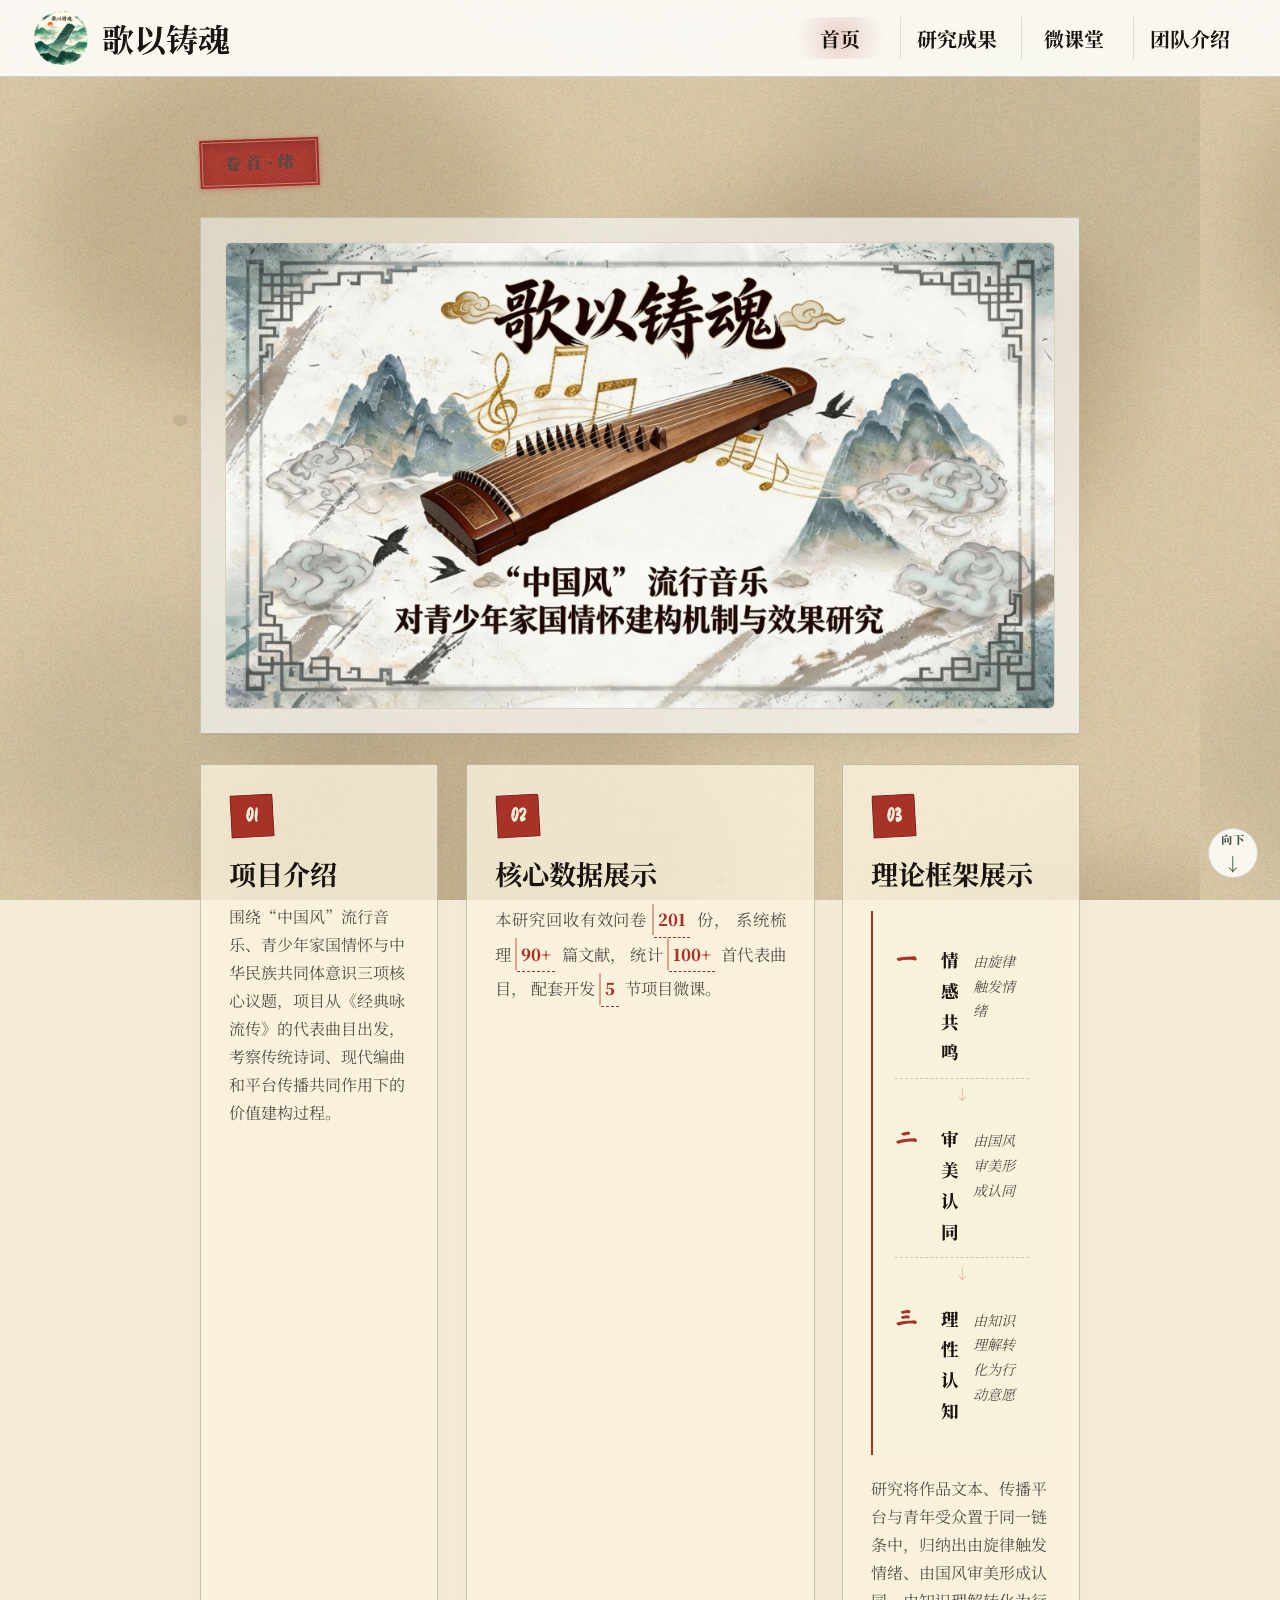
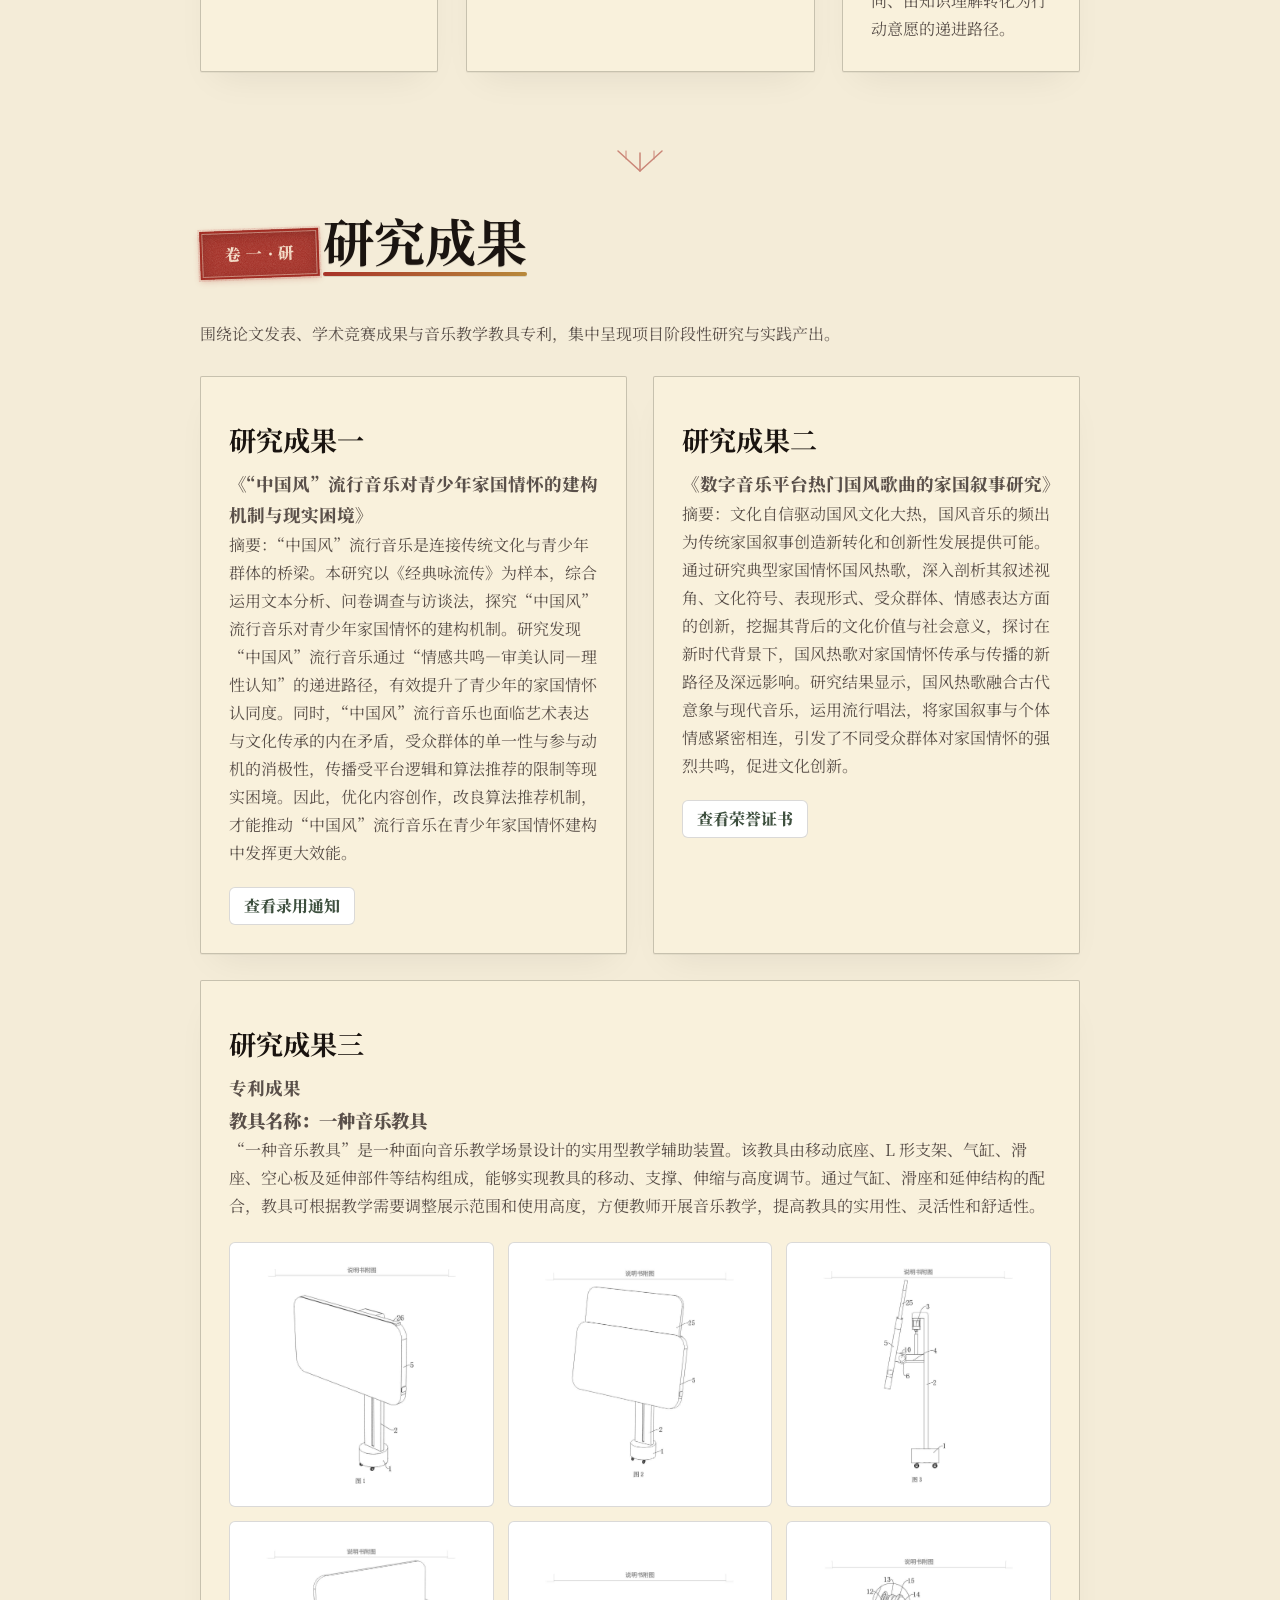
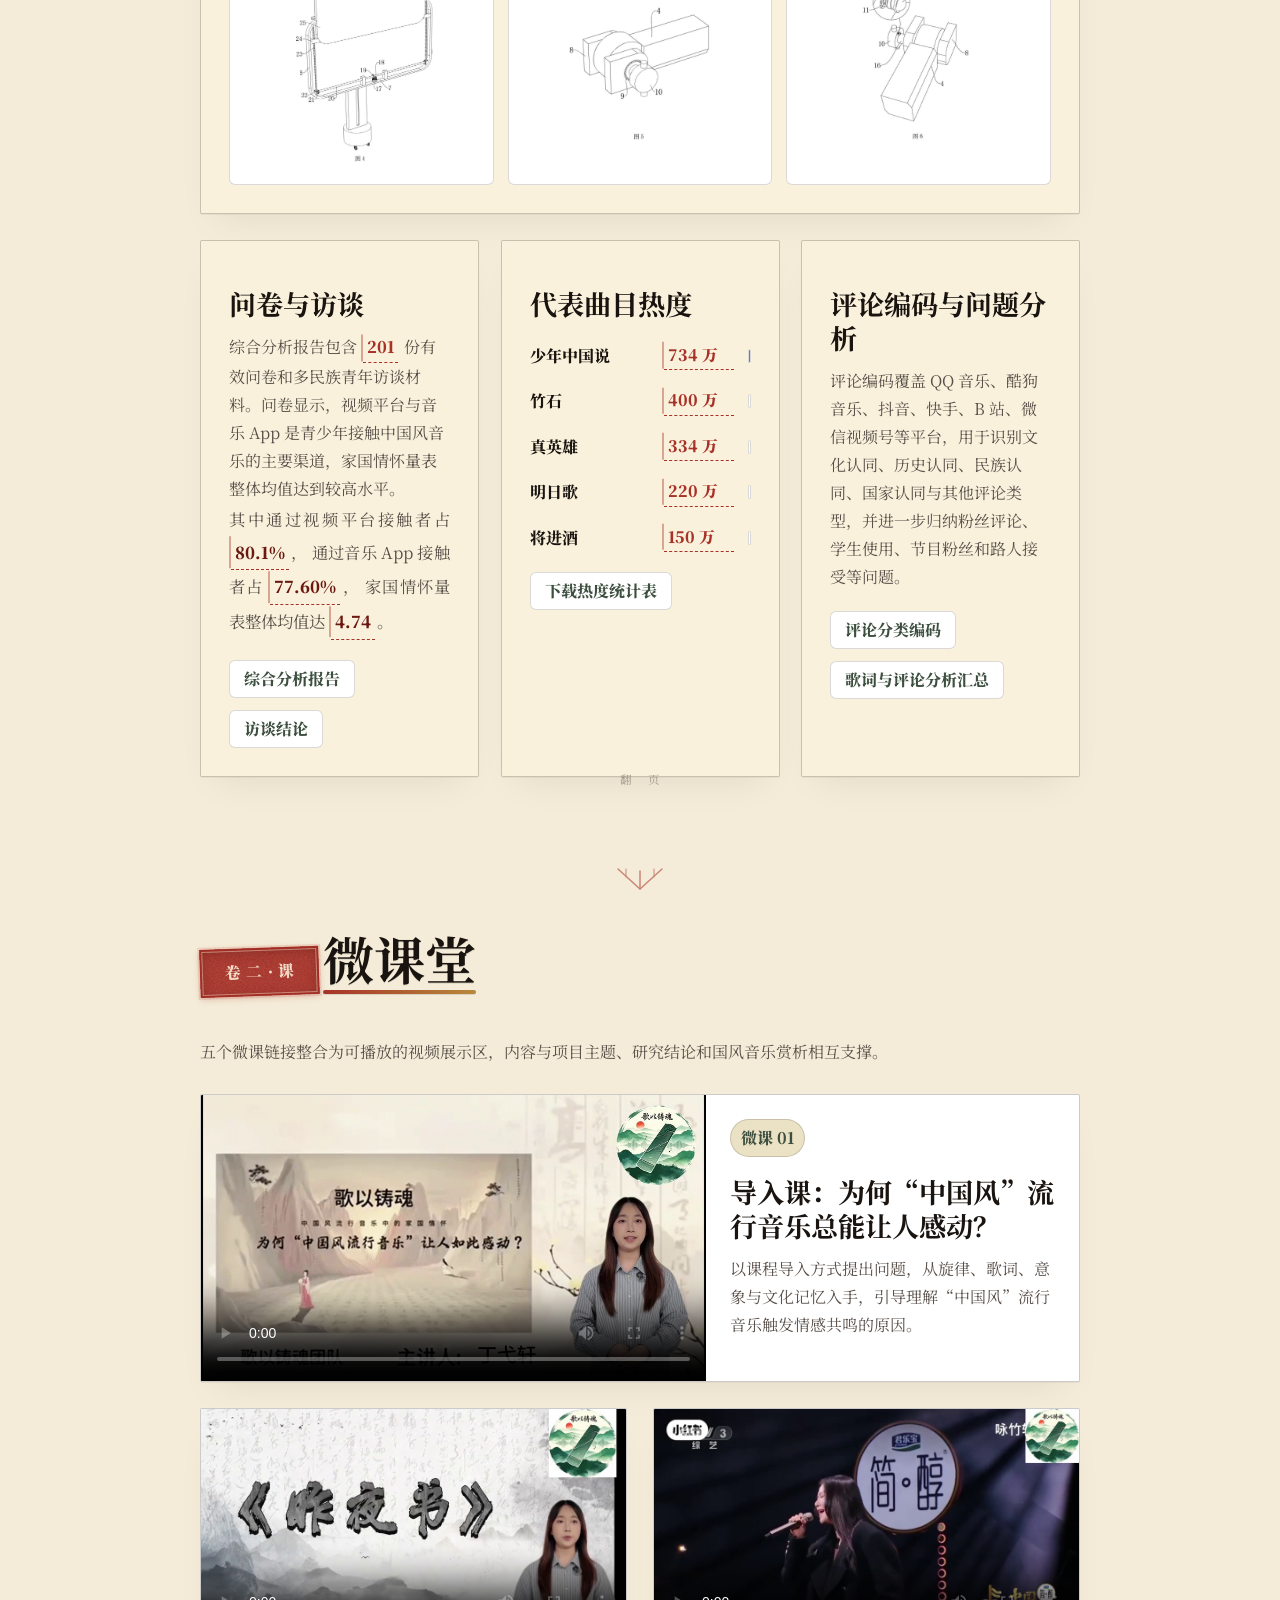
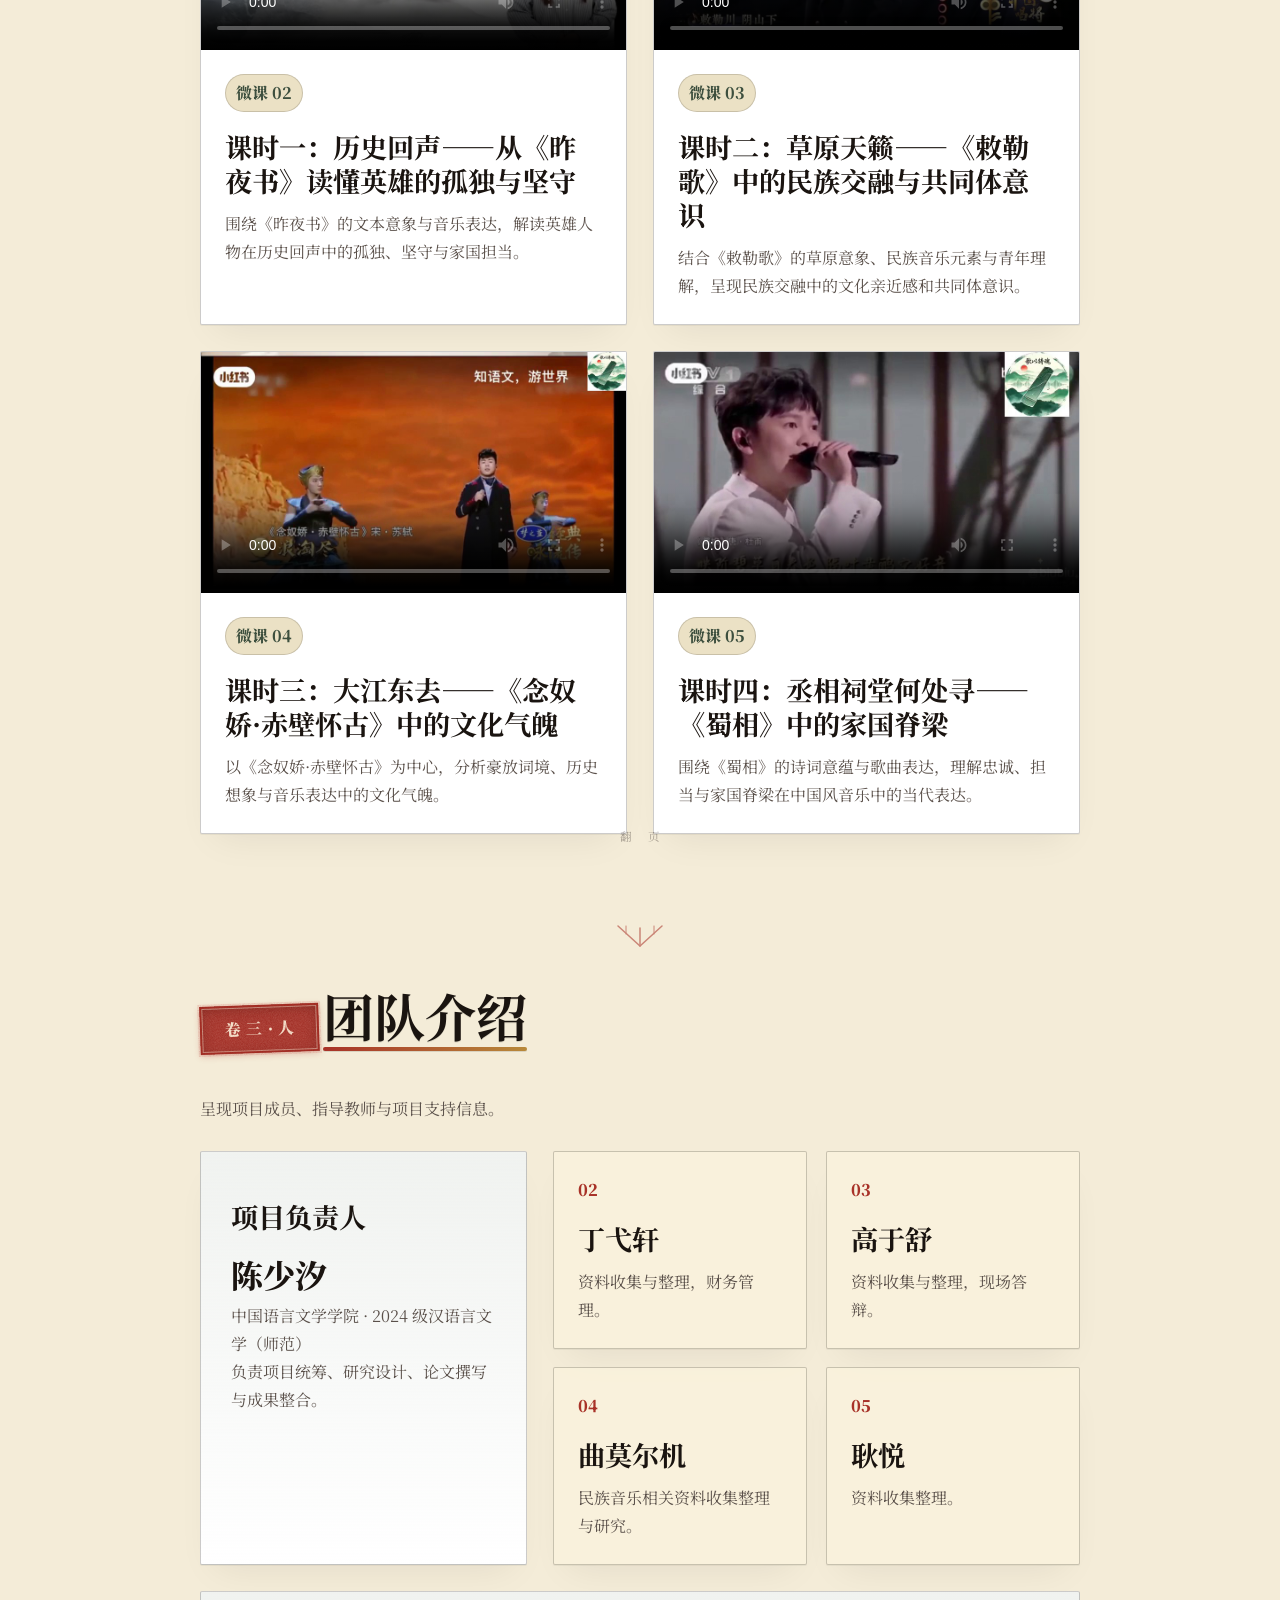
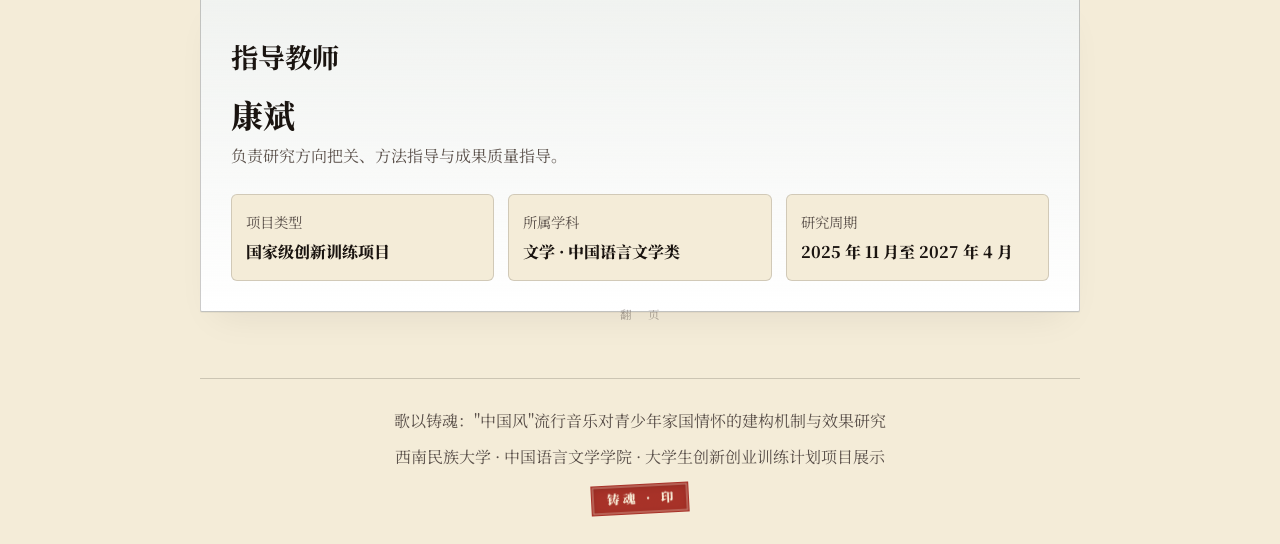
==== index.html @ 20e75354 "修复: 兜底定时器从2s延至5.5s(loader后才触发)+纸纹动画增强可见度+印章呼吸去transform冲突" ====
<!DOCTYPE html>
<html lang="zh-CN">
<head>
  <meta charset="UTF-8">
  <meta name="viewport" content="width=device-width, initial-scale=1.0">
  <title>歌以铸魂 | 大学生创新创业训练计划项目展示</title>
  <meta name="description" content="歌以铸魂：中国风流行音乐对青少年家国情怀的建构机制与效果研究项目展示网站">
  <link rel="preconnect" href="https://fonts.googleapis.com">
  <link rel="preconnect" href="https://fonts.gstatic.com" crossorigin>
  <link rel="stylesheet" href="https://fonts.googleapis.com/css2?family=LXGW+WenKai:wght@400;700&family=Ma+Shan+Zheng&family=Noto+Serif+SC:wght@400;700;900&display=swap" rel="stylesheet">
  <link rel="stylesheet" href="css/style.css?v=7">
  <link rel="icon" href="data:image/svg+xml,%3Csvg xmlns='http://www.w3.org/2000/svg' viewBox='0 0 32 32'%3E%3Crect width='32' height='32' fill='%23b23a2c'/%3E%3Ctext x='16' y='22' text-anchor='middle' font-family='serif' font-size='18' font-weight='900' fill='%23fbfaf5'%3E歌%3C/text%3E%3C/svg%3E">
</head>
<body class="is-loading">

  <!-- SVG 滤镜库：纸纹、墨染、金粉等共享滤镜 -->
  <svg style="position:absolute;width:0;height:0;overflow:hidden" aria-hidden="true">
    <defs>
      <!-- 纸纹噪点滤镜：模拟宣纸纤维的不规则颗粒感 -->
      <filter id="paper-grain-filter" x="0" y="0" width="100%" height="100%">
        <feTurbulence type="fractalNoise" baseFrequency="0.35 0.25" numOctaves="4" stitchTiles="stitch" result="noise"/>
        <feColorMatrix type="matrix" values="0.92 0 0 0 0.06  0.88 0 0 0 0.04  0.82 0 0 0 0.02  0 0 0 0.08 0" in="noise" result="colored"/>
      </filter>
      <!-- 墨染渗透滤镜：模拟墨滴在宣纸上的不规则扩散 -->
      <filter id="ink-bleed-filter" x="-10%" y="-10%" width="120%" height="120%">
        <feTurbulence type="fractalNoise" baseFrequency="0.5" numOctaves="3" stitchTiles="stitch" result="turbulence"/>
        <feDisplacementMap in="SourceGraphic" in2="turbulence" scale="0" xChannelSelector="R" yChannelSelector="G" result="displaced"/>
        <feGaussianBlur in="displaced" stdDeviation="0" result="blurred"/>
        <feColorMatrix in="blurred" type="matrix" values="0.05 0 0 0 0.05  0.03 0 0 0 0.03  0.02 0 0 0 0.02  0 0 0 0.9 0" result="ink-colored"/>
      </filter>
      <!-- 古金微光滤镜 -->
      <filter id="gold-glimmer-filter" x="-20%" y="-20%" width="140%" height="140%">
        <feTurbulence type="fractalNoise" baseFrequency="0.04" numOctaves="2" stitchTiles="stitch" result="noise"/>
        <feDisplacementMap in="SourceGraphic" in2="noise" scale="2" xChannelSelector="R" yChannelSelector="G"/>
      </filter>
    </defs>
  </svg>

  <!-- 纸纹呼吸层：基于SVG噪点 + 微妙的透明度波动 -->
  <div class="paper-grain" aria-hidden="true"></div>

  <div class="ink-loader" aria-hidden="true">
    <div class="ink-stage">
      <div class="ink-orbit" aria-hidden="true">
        <span class="ink-orbit-dot"></span>
        <span class="ink-orbit-dot"></span>
        <span class="ink-orbit-dot"></span>
        <span class="ink-orbit-dot"></span>
        <span class="ink-orbit-dot"></span>
        <span class="ink-orbit-dot"></span>
      </div>
      <div class="ink-glow" aria-hidden="true"></div>
      <div class="ink-core"></div>
      <h1 class="ink-stage-title">歌以铸魂</h1>
      <p class="ink-subtitle gold-shimmer">·弦歌声起·</p>
      <div class="ink-poem-left" aria-hidden="true">弦歌声起<br>家国梦圆<br>经典咏传<br>少年志远</div>
      <div class="ink-seal-corner" aria-hidden="true">传承</div>
      <div class="ink-progress">
        <div class="ink-progress-number" id="ink-progress-number">1%</div>
        <div class="ink-progress-bar"></div>
      </div>
      <div class="ink-scroll-bar">
        <div class="ink-scroll-line"></div>
        <div class="ink-scroll-caption">展 开 一 首 中 国 风</div>
      </div>
    </div>
  </div>

  <header class="site-header" id="top">
    <a class="brand" href="#home" aria-label="返回首页">
      <img src="assets/images/logo.png" alt="歌以铸魂项目标识">
      <span>歌以铸魂</span>
    </a>
    <button class="nav-toggle" type="button" aria-label="展开导航" aria-expanded="false">
      <span></span>
      <span></span>
      <span></span>
    </button>
    <nav class="main-nav" aria-label="主导航">
      <a class="nav-link active" href="#home">首页</a>
      <a class="nav-link" href="#research">研究成果</a>
      <a class="nav-link" href="#classroom">微课堂</a>
      <a class="nav-link" href="#team">团队介绍</a>
    </nav>
  </header>

  <main>
    <section class="hero section-panel" id="home" data-section>
      <div class="section-title reveal">
        <p class="eyebrow">卷首·绪</p>
      </div>
      <div class="hero-frame">
        <figure class="hero-banner reveal-scroll is-preparing">
          <img src="assets/images/home-hero.jpg" alt="歌以铸魂：中国风流行音乐对青少年家国情怀建构机制与效果研究">
        </figure>
      </div>

      <div class="home-grid">
        <article class="sketch-card reveal">
          <span class="card-index">01</span>
          <h2>项目介绍</h2>
          <p>
            围绕“中国风”流行音乐、青少年家国情怀与中华民族共同体意识三项核心议题，项目从《经典咏流传》的代表曲目出发，考察传统诗词、现代编曲和平台传播共同作用下的价值建构过程。
          </p>
        </article>
        <article class="sketch-card reveal">
          <span class="card-index">02</span>
          <h2>核心数据展示</h2>
          <p class="data-prose">
            本研究回收有效问卷 <span class="num-mark" data-count="201">201</span> 份，
            系统梳理 <span class="num-mark" data-count="90" data-suffix="+">90+</span> 篇文献，
            统计 <span class="num-mark" data-count="100" data-suffix="+">100+</span> 首代表曲目，
            配套开发 <span class="num-mark" data-count="5">5</span> 节项目微课。
          </p>
        </article>
        <article class="sketch-card reveal">
          <span class="card-index">03</span>
          <h2>理论框架展示</h2>
          <div class="framework">
            <div class="framework-row">
              <span class="framework-num">一</span>
              <span class="framework-title">情感共鸣</span>
              <span class="framework-desc">由旋律触发情绪</span>
            </div>
            <div class="framework-divider">↓</div>
            <div class="framework-row">
              <span class="framework-num">二</span>
              <span class="framework-title">审美认同</span>
              <span class="framework-desc">由国风审美形成认同</span>
            </div>
            <div class="framework-divider">↓</div>
            <div class="framework-row">
              <span class="framework-num">三</span>
              <span class="framework-title">理性认知</span>
              <span class="framework-desc">由知识理解转化为行动意愿</span>
            </div>
          </div>
          <p>
            研究将作品文本、传播平台与青年受众置于同一链条中，归纳出由旋律触发情绪、由国风审美形成认同、由知识理解转化为行动意愿的递进路径。
          </p>
        </article>
      </div>
    </section>

    <section class="research section-panel" id="research" data-section>
      <div class="section-title reveal">
        <p class="eyebrow">卷一·研</p>
        <h2>研究成果</h2>
        <p>围绕论文发表、学术竞赛成果与音乐教学教具专利，集中呈现项目阶段性研究与实践产出。</p>
      </div>

      <div class="research-results-grid">
        <article class="paper-card research-item reveal">
          <h3>研究成果一</h3>
          <p class="paper-title">《“中国风”流行音乐对青少年家国情怀的建构机制与现实困境》</p>
          <p>
            摘要：“中国风”流行音乐是连接传统文化与青少年群体的桥梁。本研究以《经典咏流传》为样本，综合运用文本分析、问卷调查与访谈法，探究“中国风”流行音乐对青少年家国情怀的建构机制。研究发现“中国风”流行音乐通过“情感共鸣—审美认同—理性认知”的递进路径，有效提升了青少年的家国情怀认同度。同时，“中国风”流行音乐也面临艺术表达与文化传承的内在矛盾，受众群体的单一性与参与动机的消极性，传播受平台逻辑和算法推荐的限制等现实困境。因此，优化内容创作，改良算法推荐机制，才能推动“中国风”流行音乐在青少年家国情怀建构中发挥更大效能。
          </p>
          <div class="link-row">
            <a href="assets/pdf/paper-acceptance.pdf" target="_blank" rel="noopener">查看录用通知</a>
          </div>
        </article>

        <article class="paper-card research-item reveal">
          <h3>研究成果二</h3>
          <p class="paper-title">《数字音乐平台热门国风歌曲的家国叙事研究》</p>
          <p>
            摘要：文化自信驱动国风文化大热，国风音乐的频出为传统家国叙事创造新转化和创新性发展提供可能。通过研究典型家国情怀国风热歌，深入剖析其叙述视角、文化符号、表现形式、受众群体、情感表达方面的创新，挖掘其背后的文化价值与社会意义，探讨在新时代背景下，国风热歌对家国情怀传承与传播的新路径及深远影响。研究结果显示，国风热歌融合古代意象与现代音乐，运用流行唱法，将家国叙事与个体情感紧密相连，引发了不同受众群体对家国情怀的强烈共鸣，促进文化创新。
          </p>
          <div class="link-row">
            <a href="assets/images/honor-certificate.jpg" target="_blank" rel="noopener">查看荣誉证书</a>
          </div>
        </article>

        <article class="result-card research-item patent-item reveal">
          <h3>研究成果三</h3>
          <p class="paper-title">专利成果</p>
          <p class="patent-name">教具名称：一种音乐教具</p>
          <p>
            “一种音乐教具”是一种面向音乐教学场景设计的实用型教学辅助装置。该教具由移动底座、L 形支架、气缸、滑座、空心板及延伸部件等结构组成，能够实现教具的移动、支撑、伸缩与高度调节。通过气缸、滑座和延伸结构的配合，教具可根据教学需要调整展示范围和使用高度，方便教师开展音乐教学，提高教具的实用性、灵活性和舒适性。
          </p>
          <div class="patent-gallery" aria-label="一种音乐教具相关图片">
            <a href="assets/images/patent-2.jpg" target="_blank" rel="noopener"><img src="assets/images/patent-2.jpg" alt="一种音乐教具说明书附图 1"></a>
            <a href="assets/images/patent-3.jpg" target="_blank" rel="noopener"><img src="assets/images/patent-3.jpg" alt="一种音乐教具说明书附图 2"></a>
            <a href="assets/images/patent-4.jpg" target="_blank" rel="noopener"><img src="assets/images/patent-4.jpg" alt="一种音乐教具说明书附图 3"></a>
            <a href="assets/images/patent-5.jpg" target="_blank" rel="noopener"><img src="assets/images/patent-5.jpg" alt="一种音乐教具说明书附图 4"></a>
            <a href="assets/images/patent-6.jpg" target="_blank" rel="noopener"><img src="assets/images/patent-6.jpg" alt="一种音乐教具说明书附图 5"></a>
            <a href="assets/images/patent-7.jpg" target="_blank" rel="noopener"><img src="assets/images/patent-7.jpg" alt="一种音乐教具说明书附图 6"></a>
          </div>
        </article>
      </div>

      <div class="research-support-grid">
        <article class="result-card reveal">
          <h3>问卷与访谈</h3>
          <p>
            综合分析报告包含 <span class="num-mark" data-count="201">201</span> 份有效问卷和多民族青年访谈材料。问卷显示，视频平台与音乐 App 是青少年接触中国风音乐的主要渠道，家国情怀量表整体均值达到较高水平。
          </p>
          <p class="data-prose">
            其中通过视频平台接触者占 <span class="num-mark" data-count="80.1" data-decimals="1" data-suffix="%">80.1%</span>，
            通过音乐 App 接触者占 <span class="num-mark" data-count="77.61" data-decimals="2" data-suffix="%">77.61%</span>，
            家国情怀量表整体均值达 <span class="num-mark" data-count="4.74" data-decimals="2">4.74</span>。
          </p>
          <div class="link-row">
            <a href="assets/docs/survey-interview-report.docx" target="_blank" rel="noopener">综合分析报告</a>
            <a href="assets/docs/interview-conclusion.docx" target="_blank" rel="noopener">访谈结论</a>
          </div>
        </article>

        <article class="result-card reveal">
          <h3>代表曲目热度</h3>
          <div class="bar-list" aria-label="代表曲目收藏量对比">
            <div class="bar-row" style="--value:100"><span>少年中国说</span><b class="num-mark">734 万</b><i></i></div>
            <div class="bar-row" style="--value:54"><span>竹石</span><b class="num-mark">400 万</b><i></i></div>
            <div class="bar-row" style="--value:46"><span>真英雄</span><b class="num-mark">334 万</b><i></i></div>
            <div class="bar-row" style="--value:30"><span>明日歌</span><b class="num-mark">220 万</b><i></i></div>
            <div class="bar-row" style="--value:20"><span>将进酒</span><b class="num-mark">150 万</b><i></i></div>
          </div>
          <a class="single-link" href="assets/data/song-popularity.xlsx" target="_blank" rel="noopener">下载热度统计表</a>
        </article>

        <article class="result-card reveal">
          <h3>评论编码与问题分析</h3>
          <p>
            评论编码覆盖 QQ 音乐、酷狗音乐、抖音、快手、B 站、微信视频号等平台，用于识别文化认同、历史认同、民族认同、国家认同与其他评论类型，并进一步归纳粉丝评论、学生使用、节目粉丝和路人接受等问题。
          </p>
          <div class="link-row">
            <a href="assets/data/comment-coding.xlsx" target="_blank" rel="noopener">评论分类编码</a>
            <a href="assets/pdf/lyric-comment-analysis.pdf" target="_blank" rel="noopener">歌词与评论分析汇总</a>
          </div>
        </article>
      </div>
    </section>

    <section class="classroom section-panel" id="classroom" data-section>
      <div class="section-title reveal">
        <p class="eyebrow">卷二·课</p>
        <h2>微课堂</h2>
        <p>五个微课链接整合为可播放的视频展示区，内容与项目主题、研究结论和国风音乐赏析相互支撑。</p>
      </div>

      <div class="lesson-grid">
        <article class="lesson-card reveal">
          <div class="lesson-media">
            <video controls preload="metadata" poster="assets/images/lesson-3-poster.jpg">
              <source src="assets/videos/lesson-3.mp4" type="video/mp4">
              当前浏览器不支持视频播放。
            </video>
          </div>
          <div class="lesson-body">
            <span>微课 01</span>
            <h3>导入课：为何“中国风”流行音乐总能让人感动？</h3>
            <p>以课程导入方式提出问题，从旋律、歌词、意象与文化记忆入手，引导理解“中国风”流行音乐触发情感共鸣的原因。</p>
          </div>
        </article>

        <article class="lesson-card reveal">
          <div class="lesson-media">
            <video controls preload="metadata" poster="assets/images/lesson-2-poster.jpg">
              <source src="assets/videos/lesson-2.mp4" type="video/mp4">
              当前浏览器不支持视频播放。
            </video>
          </div>
          <div class="lesson-body">
            <span>微课 02</span>
            <h3>课时一：历史回声——从《昨夜书》读懂英雄的孤独与坚守</h3>
            <p>围绕《昨夜书》的文本意象与音乐表达，解读英雄人物在历史回声中的孤独、坚守与家国担当。</p>
          </div>
        </article>

        <article class="lesson-card reveal">
          <div class="lesson-media">
            <video controls preload="metadata" poster="assets/images/lesson-4-poster.jpg">
              <source src="assets/videos/lesson-4.mp4" type="video/mp4">
              当前浏览器不支持视频播放。
            </video>
          </div>
          <div class="lesson-body">
            <span>微课 03</span>
            <h3>课时二：草原天籁——《敕勒歌》中的民族交融与共同体意识</h3>
            <p>结合《敕勒歌》的草原意象、民族音乐元素与青年理解，呈现民族交融中的文化亲近感和共同体意识。</p>
          </div>
        </article>

        <article class="lesson-card reveal">
          <div class="lesson-media">
            <video controls preload="metadata" poster="assets/images/lesson-5-poster.jpg">
              <source src="assets/videos/lesson-5.mp4" type="video/mp4">
              当前浏览器不支持视频播放。
            </video>
          </div>
          <div class="lesson-body">
            <span>微课 04</span>
            <h3>课时三：大江东去——《念奴娇·赤壁怀古》中的文化气魄</h3>
            <p>以《念奴娇·赤壁怀古》为中心，分析豪放词境、历史想象与音乐表达中的文化气魄。</p>
          </div>
        </article>

        <article class="lesson-card reveal">
          <div class="lesson-media">
            <video controls preload="metadata" poster="assets/images/lesson-1-poster.jpg">
              <source src="assets/videos/lesson-1.mp4" type="video/mp4">
              当前浏览器不支持视频播放。
            </video>
          </div>
          <div class="lesson-body">
            <span>微课 05</span>
            <h3>课时四：丞相祠堂何处寻——《蜀相》中的家国脊梁</h3>
            <p>围绕《蜀相》的诗词意蕴与歌曲表达，理解忠诚、担当与家国脊梁在中国风音乐中的当代表达。</p>
          </div>
        </article>
      </div>
    </section>

    <section class="team section-panel" id="team" data-section>
      <div class="section-title reveal">
        <p class="eyebrow">卷三·人</p>
        <h2>团队介绍</h2>
        <p>呈现项目成员、指导教师与项目支持信息。</p>
      </div>

      <div class="team-layout">
        <article class="team-lead reveal">
          <h3>项目负责人</h3>
          <p class="member-name">陈少汐</p>
          <p>中国语言文学学院 · 2024 级汉语言文学（师范）</p>
          <p>负责项目统筹、研究设计、论文撰写与成果整合。</p>
        </article>

        <div class="member-grid">
          <article class="member-card reveal">
            <span>02</span>
            <h3>丁弋轩</h3>
            <p>资料收集与整理，财务管理。</p>
          </article>
          <article class="member-card reveal">
            <span>03</span>
            <h3>高于舒</h3>
            <p>资料收集与整理，现场答辩。</p>
          </article>
          <article class="member-card reveal">
            <span>04</span>
            <h3>曲莫尔机</h3>
            <p>民族音乐相关资料收集整理与研究。</p>
          </article>
          <article class="member-card reveal">
            <span>05</span>
            <h3>耿悦</h3>
            <p>资料收集整理。</p>
          </article>
        </div>

        <aside class="advisor-card reveal">
          <h3>指导教师</h3>
          <p class="member-name">康斌</p>
          <p>负责研究方向把关、方法指导与成果质量指导。</p>
          <dl>
            <div><dt>项目类型</dt><dd>国家级创新训练项目</dd></div>
            <div><dt>所属学科</dt><dd>文学 · 中国语言文学类</dd></div>
            <div><dt>研究周期</dt><dd>2025 年 11 月至 2027 年 4 月</dd></div>
          </dl>
        </aside>
      </div>
    </section>
  </main>

  <button class="back-top" type="button" aria-label="返回顶部">↑</button>
  <button class="scroll-hint" type="button" aria-label="向下滚动查看更多">
    <span>向下</span>
    <span class="scroll-hint-arrow">↓</span>
  </button>

  <footer class="site-footer" style="display:flex;flex-direction:column;align-items:center;text-align:center;width:min(880px, calc(100% - 36px));margin:54px auto 30px;">
    <p style="text-align:center;width:100%;">歌以铸魂："中国风"流行音乐对青少年家国情怀的建构机制与效果研究</p>
    <p style="text-align:center;width:100%;">西南民族大学 · 中国语言文学学院 · 大学生创新创业训练计划项目展示</p>
    <div class="signature-seal-wrap" style="text-align:center;width:100%;">
      <div class="signature-seal">铸魂 · 印</div>
    </div>
  </footer>

  <script src="js/main.js?v=3"></script>
</body>
</html>
---- css/style.css ----
:root {
  --paper: #f4ecd8;
  --paper-rice: #faf2dd;
  --paper-deep: #e8dfc5;
  --paper-tag: #ebe1c5;
  --ink: #1a1410;
  --ink-soft: #5a504a;
  --line: #15120f;
  --bronze: #5a7256;
  --bronze-deep: #3d4f3e;
  --cinnabar: #a83228;
  --gold: #b8893a;
  --shadow-soft: 0 1px 0 rgba(26, 20, 16, 0.05), 0 18px 36px -16px rgba(26, 20, 16, 0.08);
  --shadow: var(--shadow-soft);
  --radius: 2px;
  --max: 880px;
}

* {
  box-sizing: border-box;
}

html {
  scroll-behavior: smooth;
  scroll-padding-top: 92px;
}

body {
  margin: 0;
  color: var(--ink);
  background-color: var(--paper);
  background-image: url("../assets/images/paper-texture.jpg");
  background-repeat: repeat;
  background-size: 1200px 1200px;
  background-attachment: fixed;
  font-family: "Noto Serif SC", "Source Han Serif SC", "Microsoft YaHei", SimSun, serif;
  line-height: 1.75;
  letter-spacing: 0;
}

a {
  color: inherit;
  text-decoration: none;
}

img,
video {
  display: block;
  max-width: 100%;
}

button,
input,
textarea {
  font: inherit;
}

.site-header {
  position: sticky;
  top: 0;
  z-index: 50;
  display: flex;
  align-items: center;
  justify-content: space-between;
  min-height: 76px;
  padding: 10px 34px;
  border-bottom: 1px solid rgba(26, 20, 16, 0.18);
  background: rgba(251, 250, 245, 0.95);
  backdrop-filter: blur(16px);
}

.brand {
  display: inline-flex;
  align-items: center;
  gap: 14px;
  min-width: 0;
}

.brand img {
  width: 54px;
  height: 54px;
  object-fit: contain;
}

.brand span {
  font-family: "LXGW WenKai", "FZ清刻本悦宋", "Noto Serif SC", "Source Han Serif SC", "Microsoft YaHei", SimSun, serif;
  font-size: 2rem;
  font-weight: 700;
  white-space: nowrap;
}

.main-nav {
  display: flex;
  align-items: center;
  gap: 8px;
  font-family: "LXGW WenKai", "FZ清刻本悦宋", "Noto Serif SC", "Source Han Serif SC", "Microsoft YaHei", SimSun, serif;
  font-size: 1.25rem;
  font-weight: 700;
}

.nav-link {
  position: relative;
  display: inline-flex;
  align-items: center;
  justify-content: center;
  min-width: 104px;
  height: 42px;
  padding: 0 16px;
  border-left: 1px solid rgba(26, 20, 16, 0.12);
}

.nav-link:first-child {
  border-left: 0;
}

.nav-link::before {
  content: "";
  position: absolute;
  inset: 5px 10px;
  z-index: -1;
  border-radius: 999px;
  background: radial-gradient(circle at center, var(--cinnabar) 0%, transparent 75%);
  opacity: 0;
  transform: rotate(-1deg) scale(0.6);
  transition: opacity 420ms ease, transform 540ms cubic-bezier(0.22, 1, 0.36, 1);
}

.nav-link.active::before,
.nav-link:hover::before {
  opacity: 0.2;
  transform: rotate(-1deg) scale(1.3);
}

.nav-toggle {
  display: none;
  width: 42px;
  height: 42px;
  border: 1px solid var(--line);
  border-radius: 6px;
  background: var(--paper);
  padding: 8px;
}

.nav-toggle span {
  display: block;
  height: 3px;
  margin: 5px 0;
  background: var(--line);
}

.section-panel {
  width: min(var(--max), calc(100% - 36px));
  margin: 42px auto 0;
}

.section-panel + .section-panel::before {
  content: "";
  display: block;
  width: 56px;
  height: 28px;
  margin: 0 auto 36px;
  background-image: url("data:image/svg+xml;utf8,%3Csvg xmlns='http://www.w3.org/2000/svg' viewBox='0 0 56 28' fill='none' stroke='%23a83228' stroke-width='1.5' stroke-linecap='round'%3E%3Cpath d='M6 4 L28 24 L50 4'/%3E%3Cpath d='M28 6 L28 24'/%3E%3Cpath d='M14 4 L14 12 M42 4 L42 12' stroke-width='1'/%3E%3C/svg%3E");
  background-repeat: no-repeat;
  background-position: center;
  opacity: 0.55;
  position: relative;
}

.section-panel + .section-panel::after {
  content: "翻 页";
  display: block;
  text-align: center;
  font-family: "LXGW WenKai", "FZ清刻本悦宋", "Noto Serif SC", "Source Han Serif SC", "Microsoft YaHei", serif;
  font-size: 0.72rem;
  color: var(--ink-soft);
  letter-spacing: 0.6em;
  text-indent: 0.6em;
  margin-top: -8px;
  margin-bottom: 16px;
  opacity: 0.5;
}

.hero {
  padding-top: 10px;
}

.hero-frame {
  min-height: 0;
  padding: 24px;
  border: 1px solid rgba(26, 20, 16, 0.18);
  background:
    radial-gradient(circle at 18% 18%, rgba(216, 164, 73, 0.12), transparent 32%),
    linear-gradient(135deg, rgba(90, 114, 86, 0.08), rgba(255, 255, 255, 0) 45%),
    rgba(255, 255, 255, 0.64);
  box-shadow: var(--shadow);
}

.hero-banner {
  margin: 0;
  border: 1px solid rgba(26, 20, 16, 0.12);
  border-radius: 6px;
  background: var(--paper);
  overflow: hidden;
}

.hero-banner img {
  width: 100%;
  height: auto;
  object-fit: contain;
  will-change: transform;
}

.eyebrow {
  position: relative;
  display: inline-block;
  padding: 10px 20px;
  margin: 0 0 28px;
  background:
    url("data:image/svg+xml;utf8,%3Csvg xmlns='http://www.w3.org/2000/svg' width='100' height='100'%3E%3Cfilter id='n'%3E%3CfeTurbulence type='fractalNoise' baseFrequency='1.4' numOctaves='2' stitchTiles='stitch'/%3E%3CfeColorMatrix values='0 0 0 0 1 0 0 0 0 0.92 0 0 0 0 0.85 0 0 0 0.18 0'/%3E%3C/filter%3E%3Crect width='100%25' height='100%25' filter='url(%23n)'/%3E%3C/svg%3E"),
    var(--cinnabar);
  color: var(--paper-rice);
  font-family: "LXGW WenKai", "FZ清刻本悦宋", "Noto Serif SC", "Source Han Serif SC", "Microsoft YaHei", serif;
  font-size: 1rem;
  font-weight: 900;
  letter-spacing: 0.32em;
  box-shadow:
    inset 0 0 0 2px var(--cinnabar),
    inset 0 0 0 3px rgba(250, 242, 221, 0.5),
    inset 0 3px 14px rgba(70, 18, 12, 0.35),
    0 2px 6px rgba(168, 50, 40, 0.25);
  transform: rotate(-2deg);
  transform-origin: left center;
  text-indent: 0.32em;
  transition: transform 180ms ease, box-shadow 180ms ease;
}

.eyebrow:active {
  transform: rotate(-1deg) scale(0.96);
  box-shadow:
    inset 0 0 0 2px var(--cinnabar),
    inset 0 0 0 3px rgba(250, 242, 221, 0.5),
    inset 0 6px 18px rgba(70, 18, 12, 0.55),
    0 0 0 0 var(--cinnabar);
}

.eyebrow::before {
  content: "";
  position: absolute;
  inset: -2px;
  background:
    url("data:image/svg+xml;utf8,%3Csvg xmlns='http://www.w3.org/2000/svg' width='100' height='100'%3E%3Cfilter id='n'%3E%3CfeTurbulence type='fractalNoise' baseFrequency='0.9' numOctaves='3' stitchTiles='stitch'/%3E%3CfeColorMatrix values='0 0 0 0 0.65 0 0 0 0 0.18 0 0 0 0 0.15 0 0 0 0.4 0'/%3E%3C/filter%3E%3Crect width='100%25' height='100%25' filter='url(%23n)'/%3E%3C/svg%3E");
  mix-blend-mode: multiply;
  pointer-events: none;
}

.hero h1 {
  margin: 0;
  font-family: "LXGW WenKai", "FZ清刻本悦宋", "Noto Serif SC", "Source Han Serif SC", "Microsoft YaHei", SimSun, serif;
  font-size: 5rem;
  line-height: 1.08;
}

.hero-subtitle {
  margin: 18px 0 0;
  max-width: 760px;
  font-size: 1.62rem;
  font-weight: 700;
  line-height: 1.45;
}

.hero-text {
  max-width: 760px;
  margin: 22px 0 0;
  color: var(--ink-soft);
  font-size: 1.05rem;
}

.hero-actions {
  display: flex;
  flex-wrap: wrap;
  gap: 14px;
  margin-top: 30px;
}

.btn {
  display: inline-flex;
  align-items: center;
  justify-content: center;
  min-height: 46px;
  padding: 0 24px;
  border: 1px solid var(--line);
  border-radius: 6px;
  font-weight: 800;
  transition: transform 160ms ease, box-shadow 160ms ease, background 160ms ease;
}

.btn:hover {
  transform: translateY(-2px);
  box-shadow: 0 4px 14px rgba(26, 20, 16, 0.18);
}

.btn.primary {
  color: #fff;
  background: var(--bronze);
}

.btn.secondary {
  background: var(--paper-tag);
}

.hero-visual {
  display: flex;
  justify-content: center;
}

.hero-visual img {
  width: min(380px, 100%);
  filter: drop-shadow(0 18px 30px rgba(90, 114, 86, 0.22));
}

.home-grid {
  display: grid;
  grid-template-columns: 0.92fr 1.35fr 0.92fr;
  gap: 28px;
  margin-top: 30px;
}

.sketch-card,
.paper-card,
.result-card,
.lesson-card,
.team-lead,
.member-card,
.advisor-card {
  position: relative;
  border: 1px solid rgba(26, 20, 16, 0.22);
  border-radius: var(--radius);
  background: rgba(250, 242, 221, 0.78);
  box-shadow: var(--shadow-soft);
}

.sketch-card {
  min-height: 280px;
  padding: 28px;
}

.card-index {
  display: inline-grid;
  place-items: center;
  width: 46px;
  height: 46px;
  background: var(--cinnabar);
  color: var(--paper-rice);
  font-family: "Ma Shan Zheng", "LXGW WenKai", serif;
  font-size: 1.2rem;
  font-weight: 900;
  /* 朱印不规则边缘：clip-path 模拟破损 */
  clip-path: polygon(
    4% 2%, 22% 0%, 48% 3%, 74% 1%, 96% 4%,
    99% 22%, 97% 48%, 100% 74%, 98% 96%,
    76% 99%, 50% 97%, 24% 100%, 2% 97%,
    0% 74%, 3% 50%, 1% 24%
  );
  box-shadow:
    inset 0 0 0 1.5px var(--paper-rice),
    inset 0 0 0 2.5px rgba(70, 18, 12, 0.4);
  position: relative;
  transform: rotate(-3deg);
}
.card-index::before {
  content: "";
  position: absolute;
  inset: 0;
  background: url("data:image/svg+xml;utf8,%3Csvg xmlns='http://www.w3.org/2000/svg' width='60' height='40'%3E%3Cfilter id='n'%3E%3CfeTurbulence type='fractalNoise' baseFrequency='1.6' numOctaves='2' stitchTiles='stitch'/%3E%3CfeColorMatrix values='0 0 0 0 0.95 0 0 0 0 0.88 0 0 0 0 0.8 0 0 0 0.2 0'/%3E%3C/filter%3E%3Crect width='100%25' height='100%25' filter='url(%23n)'/%3E%3C/svg%3E");
  mix-blend-mode: multiply;
  pointer-events: none;
}

.sketch-card h2,
.paper-card h3,
.result-card h3,
.lesson-body h3,
.team-lead h3,
.member-card h3,
.advisor-card h3 {
  margin: 18px 0 12px;
  font-family: "LXGW WenKai", "FZ清刻本悦宋", "Noto Serif SC", "Source Han Serif SC", "Microsoft YaHei", SimSun, serif;
  font-size: 1.7rem;
  line-height: 1.25;
}

.sketch-card p,
.paper-card p,
.result-card p,
.lesson-body p,
.team-lead p,
.member-card p,
.advisor-card p {
  margin: 0;
  color: var(--ink-soft);
}

.data-prose {
  margin: 18px 0 0;
  color: var(--ink);
  font-size: 1.02rem;
  line-height: 2;
  text-align: justify;
  text-justify: inter-character;
}

.num-mark {
  display: inline-block;
  margin: 0 2px;
  padding: 0 4px 1px;
  color: var(--cinnabar);
  font-family: "LXGW WenKai", "FZ清刻本悦宋", "Noto Serif SC", "Source Han Serif SC", serif;
  font-weight: 900;
  font-variant-numeric: tabular-nums;
  border-bottom: 1.5px dashed var(--cinnabar);
  position: relative;
  transition: color 200ms ease;
}

.num-mark::before {
  content: "";
  position: absolute;
  left: -2px;
  top: 50%;
  transform: translateY(-50%);
  width: 2px;
  height: calc(100% - 2px);
  background: var(--cinnabar);
  opacity: 0.4;
}

strong[data-count].counting,
.num-mark.counting {
  color: #6b1810;
}

.metric-strip {
  display: grid;
  grid-template-columns: repeat(2, minmax(0, 1fr));
  gap: 14px;
  margin-top: 22px;
}

.metric-strip div,
.insight-grid div {
  padding: 15px;
  border: 1px solid rgba(26, 20, 16, 0.16);
  border-radius: 6px;
  background: var(--paper-deep);
}

.metric-strip strong,
.insight-grid strong {
  display: block;
  color: var(--bronze-deep);
  font-size: 2rem;
  line-height: 1.1;
  font-variant-numeric: tabular-nums;
}

strong[data-count] {
  transition: color 200ms ease;
}

strong[data-count].counting {
  color: var(--cinnabar);
}

.research-support-grid .insight-grid strong {
  font-size: 1.32rem;
  white-space: nowrap;
}

.metric-strip span,
.insight-grid span {
  display: block;
  margin-top: 6px;
  color: var(--ink-soft);
  font-size: 0.92rem;
}

.framework {
  display: flex;
  flex-direction: column;
  gap: 0;
  margin: 20px 0;
  padding: 18px 22px;
  border-left: 2px solid var(--cinnabar);
  background: rgba(250, 242, 221, 0.4);
}
.framework-row {
  display: grid;
  grid-template-columns: 32px 1fr auto;
  gap: 14px;
  align-items: baseline;
  padding: 10px 0;
  border-bottom: 1px dashed rgba(26, 20, 16, 0.2);
}
.framework-row:last-child { border-bottom: 0; }
.framework-num {
  color: var(--cinnabar);
  font-family: "Ma Shan Zheng", serif;
  font-size: 1.4rem;
  font-weight: 900;
}
.framework-title {
  color: var(--ink);
  font-weight: 800;
  font-size: 1.1rem;
}
.framework-desc {
  color: var(--ink-soft);
  font-size: 0.88rem;
  font-style: italic;
}
.framework-divider {
  text-align: center;
  color: var(--cinnabar);
  opacity: 0.4;
  font-size: 0.9rem;
  padding: 2px 0;
}

.section-title {
  max-width: 820px;
  margin-bottom: 28px;
}

.section-title h2 {
  margin: 0;
  font-family: "LXGW WenKai", "FZ清刻本悦宋", "Noto Serif SC", "Source Han Serif SC", "Microsoft YaHei", SimSun, serif;
  font-size: 3.2rem;
  line-height: 1.16;
  display: inline-block;
  position: relative;
  background: linear-gradient(90deg, var(--ink) 0%, var(--ink) 50%, transparent 50%, transparent 100%);
  background-size: 200% 100%;
  background-position: 100% 0;
  -webkit-background-clip: text;
  background-clip: text;
  color: transparent;
  -webkit-text-fill-color: transparent;
  transition: background-position 1.4s cubic-bezier(0.22, 1, 0.36, 1);
}

.section-title h2::after {
  content: "";
  position: absolute;
  left: 0;
  bottom: -6px;
  width: 0;
  height: 4px;
  background: linear-gradient(90deg, var(--cinnabar), var(--gold));
  border-radius: 2px;
  transition: width 1.6s cubic-bezier(0.22, 1, 0.36, 1) 0.4s;
}

.section-title.in-view h2 {
  background-position: 0% 0;
}

.section-title.in-view h2::after {
  width: 100%;
}

.section-title h2 {
  filter: drop-shadow(0 1px 0 rgba(24, 21, 17, 0.12));
}

.brand span,
.section-title h2,
.member-name {
  display: inline-block;
  background: linear-gradient(90deg, var(--ink) 0%, var(--ink) 50%, transparent 50%, transparent 100%);
  background-size: 200% 100%;
  background-position: 100% 0;
  -webkit-background-clip: text;
  background-clip: text;
  color: transparent;
  -webkit-text-fill-color: transparent;
  transition: background-position 1.4s cubic-bezier(0.22, 1, 0.36, 1);
}

.brand.in-view span,
.member-name.in-view {
  background-position: 0% 0;
}

.section-title p:last-child {
  margin: 12px 0 0;
  color: var(--ink-soft);
}

.research,
.classroom,
.team {
  padding-top: 34px;
}

.research-layout {
  display: grid;
  grid-template-columns: 0.92fr 1.18fr;
  gap: 28px;
}

.paper-column,
.result-column {
  display: grid;
  gap: 22px;
}

.paper-card,
.result-card {
  padding: 28px;
}

.research-results-grid {
  display: grid;
  grid-template-columns: repeat(2, minmax(0, 1fr));
  gap: 26px;
}

.research-support-grid {
  display: grid;
  grid-template-columns: repeat(3, minmax(0, 1fr));
  gap: 22px;
  margin-top: 26px;
}

.research-item {
  min-height: 100%;
}

.research-item.patent-item {
  grid-column: 1 / -1;
}

.paper-title {
  color: var(--ink);
  font-size: 1.1rem;
  font-weight: 800;
}

.patent-name {
  margin: 0 0 14px;
  color: var(--bronze-deep);
  font-size: 1.15rem;
  font-weight: 900;
}

.certificate-frame {
  margin: 22px 0 0;
  padding: 12px;
  border: 1px solid rgba(26, 20, 16, 0.16);
  border-radius: 6px;
  background: var(--paper-deep);
}

.certificate-frame img {
  width: 100%;
  border-radius: 4px;
}

.patent-gallery {
  display: grid;
  grid-template-columns: repeat(3, minmax(0, 1fr));
  gap: 14px;
  margin-top: 22px;
}

.patent-gallery a {
  display: block;
  padding: 8px;
  border: 1px solid rgba(26, 20, 16, 0.16);
  border-radius: 6px;
  background: #fff;
  transition: transform 160ms ease, box-shadow 160ms ease;
}

.patent-gallery a:hover {
  transform: translateY(-2px);
  box-shadow: 0 8px 20px rgba(26, 20, 16, 0.12);
}

.patent-gallery img {
  width: 100%;
  aspect-ratio: 1 / 1;
  object-fit: contain;
  background: #fff;
}

.link-row {
  display: flex;
  flex-wrap: wrap;
  gap: 12px;
  margin-top: 20px;
}

.link-row a,
.single-link {
  display: inline-flex;
  align-items: center;
  min-height: 38px;
  padding: 0 14px;
  border: 1px solid rgba(26, 20, 16, 0.16);
  border-radius: 6px;
  background:
    radial-gradient(circle at center, rgba(168, 50, 40, 0.32) 0%, transparent 70%) center / 0% 0% no-repeat,
    #fff;
  color: var(--bronze-deep);
  font-weight: 800;
  transition: color 320ms ease, background-size 540ms cubic-bezier(0.22, 1, 0.36, 1), transform 180ms ease;
}

.single-link {
  margin-top: 20px;
}

.link-row a:hover,
.single-link:hover {
  color: var(--cinnabar);
  background-size: 240% 240%;
}

.link-row a:active,
.single-link:active {
  transform: scale(0.97);
}

.insight-grid {
  display: grid;
  grid-template-columns: repeat(3, minmax(0, 1fr));
  gap: 12px;
  margin-top: 20px;
}

.bar-list {
  display: grid;
  gap: 16px;
  margin-top: 20px;
}

.bar-row {
  display: grid;
  grid-template-columns: 120px 74px 1fr;
  gap: 12px;
  align-items: center;
  font-weight: 800;
}

.bar-row b {
  color: var(--cinnabar);
  font-size: 0.98rem;
}

.bar-row i {
  position: relative;
  height: 14px;
  border: 1px solid rgba(26, 20, 16, 0.16);
  border-radius: 999px;
  background: #fff;
  overflow: hidden;
}

.bar-row i::before {
  content: "";
  position: absolute;
  inset: 0 auto 0 0;
  width: 0;
  background: linear-gradient(90deg, var(--bronze), var(--gold));
  transition: width 1.2s cubic-bezier(0.22, 1, 0.36, 1);
}

.result-card.in-view .bar-row i::before {
  width: calc(var(--value) * 1%);
}

.bar-row:nth-child(1) i::before { transition-delay: 0.2s; }
.bar-row:nth-child(2) i::before { transition-delay: 0.35s; }
.bar-row:nth-child(3) i::before { transition-delay: 0.5s; }
.bar-row:nth-child(4) i::before { transition-delay: 0.65s; }
.bar-row:nth-child(5) i::before { transition-delay: 0.8s; }

.lesson-grid {
  display: grid;
  grid-template-columns: repeat(2, minmax(0, 1fr));
  gap: 26px;
}

.lesson-card {
  overflow: hidden;
  background: #fff;
}

.lesson-card:first-child {
  grid-column: span 2;
  display: grid;
  grid-template-columns: 1.15fr 0.85fr;
  align-items: stretch;
}

.lesson-media {
  background: var(--paper-deep);
}

.lesson-media video {
  width: 100%;
  aspect-ratio: 15 / 8.5;
  object-fit: cover;
  background: #0d0d0d;
}

.lesson-body {
  padding: 24px;
}

.lesson-body span {
  display: inline-flex;
  padding: 4px 10px;
  border: 1px solid rgba(26, 20, 16, 0.16);
  border-radius: 999px;
  color: var(--bronze-deep);
  background: var(--paper-tag);
  font-weight: 800;
}

.team-layout {
  display: grid;
  grid-template-columns: 0.9fr 1.45fr;
  gap: 26px;
  align-items: stretch;
}

.team-lead,
.advisor-card {
  padding: 30px;
  background:
    linear-gradient(180deg, rgba(90, 114, 86, 0.09), rgba(255, 255, 255, 0.6)),
    #fff;
}

.member-name {
  color: var(--bronze-deep);
  font-family: "LXGW WenKai", "FZ清刻本悦宋", "Noto Serif SC", "Source Han Serif SC", "Microsoft YaHei", SimSun, serif;
  font-size: 2rem;
  font-weight: 800;
}

.member-grid {
  display: grid;
  grid-template-columns: repeat(2, minmax(0, 1fr));
  gap: 18px;
}

.member-card {
  padding: 24px;
}

.member-card span {
  color: var(--cinnabar);
  font-weight: 900;
}

.advisor-card {
  grid-column: 1 / -1;
}

.advisor-card dl {
  display: grid;
  grid-template-columns: repeat(3, minmax(0, 1fr));
  gap: 14px;
  margin: 24px 0 0;
}

.advisor-card div {
  padding: 14px;
  border: 1px solid rgba(26, 20, 16, 0.16);
  border-radius: 6px;
  background: var(--paper);
}

.advisor-card dt {
  color: var(--ink-soft);
  font-size: 0.9rem;
}

.advisor-card dd {
  margin: 4px 0 0;
  font-weight: 800;
}

.back-top {
  position: fixed;
  right: 22px;
  bottom: 22px;
  z-index: 40;
  display: grid;
  place-items: center;
  width: 46px;
  height: 46px;
  border: 1px solid var(--line);
  border-radius: 50%;
  color: #fff;
  background: var(--bronze);
  font-size: 1.25rem;
  font-weight: 900;
  cursor: pointer;
  opacity: 0;
  pointer-events: none;
  transform: translateY(12px);
  transition: opacity 160ms ease, transform 160ms ease;
}

.back-top.visible {
  opacity: 1;
  pointer-events: auto;
  transform: translateY(0);
}

.scroll-hint {
  position: fixed;
  right: 22px;
  bottom: 22px;
  z-index: 35;
  display: grid;
  place-items: center;
  width: 50px;
  height: 50px;
  border: 1px solid rgba(26, 20, 16, 0.16);
  border-radius: 50%;
  background: rgba(251, 250, 245, 0.94);
  color: var(--bronze-deep);
  font-size: 0.7rem;
  font-weight: 800;
  letter-spacing: 0.08em;
  cursor: pointer;
  text-align: center;
  line-height: 1.1;
  opacity: 0;
  pointer-events: none;
  transition: opacity 240ms ease;
}

.scroll-hint.visible {
  opacity: 1;
  pointer-events: auto;
}

.scroll-hint-arrow {
  display: block;
  margin-top: 2px;
  font-size: 1.1rem;
  animation: scrollHintBounce 1.6s cubic-bezier(0.45, 0.05, 0.55, 0.95) infinite;
}

@keyframes scrollHintBounce {
  0%, 100% { transform: translateY(0); opacity: 0.6; }
  50% { transform: translateY(4px); opacity: 1; }
}

.site-footer {
  display: flex;
  flex-direction: column;
  align-items: center;
  width: min(var(--max), calc(100% - 36px));
  margin: 54px auto 30px;
  padding: 24px 0 0;
  border-top: 1px solid rgba(26, 20, 16, 0.18);
  color: var(--ink-soft);
  text-align: center;
}

.site-footer p {
  margin: 4px 0;
  text-align: center;
  max-width: 100%;
  word-break: break-word;
}

.signature-seal-wrap {
  text-align: center;
  margin-top: 8px;
  width: 100%;
}

.signature-seal {
  display: inline-block;
  margin: 0;
  padding: 4px 12px;
  background: var(--cinnabar);
  color: var(--paper-rice);
  font-family: "LXGW WenKai", "FZ清刻本悦宋", "Noto Serif SC", "Source Han Serif SC", "Microsoft YaHei", serif;
  font-size: 0.78rem;
  font-weight: 900;
  letter-spacing: 0.32em;
  text-indent: 0.32em;
  transform: rotate(-3deg);
  box-shadow:
    inset 0 0 0 1.5px var(--cinnabar),
    inset 0 0 0 2.5px rgba(250, 242, 221, 0.5),
    inset 0 2px 8px rgba(70, 18, 12, 0.3);
  position: relative;
  transition: transform 180ms ease, box-shadow 180ms ease;
  cursor: pointer;
}

.signature-seal:active {
  transform: rotate(-2deg) scale(0.94);
  box-shadow:
    inset 0 0 0 1.5px var(--cinnabar),
    inset 0 0 0 2.5px rgba(250, 242, 221, 0.5),
    inset 0 5px 14px rgba(70, 18, 12, 0.55),
    0 0 0 0 var(--cinnabar);
}

.signature-seal::before {
  content: "";
  position: absolute;
  inset: -1px;
  background: url("data:image/svg+xml;utf8,%3Csvg xmlns='http://www.w3.org/2000/svg' width='60' height='40'%3E%3Cfilter id='n'%3E%3CfeTurbulence type='fractalNoise' baseFrequency='1.6' numOctaves='2' stitchTiles='stitch'/%3E%3CfeColorMatrix values='0 0 0 0 0.95 0 0 0 0 0.88 0 0 0 0 0.8 0 0 0 0.2 0'/%3E%3C/filter%3E%3Crect width='100%25' height='100%25' filter='url(%23n)'/%3E%3C/svg%3E");
  mix-blend-mode: multiply;
  pointer-events: none;
}

.reveal {
  opacity: 1;
  transform: perspective(1200px) rotateY(0) translateY(0);
  transition: opacity 720ms cubic-bezier(0.22, 1, 0.36, 1),
              transform 720ms cubic-bezier(0.22, 1, 0.36, 1);
  transform-origin: left center;
}

.reveal.is-preparing {
  opacity: 0;
  transform: perspective(1200px) rotateY(-12deg) translateX(-24px);
}

.reveal.in-view {
  opacity: 1;
  transform: perspective(1200px) rotateY(0) translateY(0);
}

/* 错开出现的节奏 */
.home-grid .reveal:nth-child(1) { transition-delay: 0ms; }
.home-grid .reveal:nth-child(2) { transition-delay: 140ms; }
.home-grid .reveal:nth-child(3) { transition-delay: 280ms; }

.research-results-grid .reveal:nth-child(1) { transition-delay: 0ms; }
.research-results-grid .reveal:nth-child(2) { transition-delay: 140ms; }
.research-results-grid .reveal:nth-child(3) { transition-delay: 280ms; }

.research-support-grid .reveal:nth-child(1) { transition-delay: 0ms; }
.research-support-grid .reveal:nth-child(2) { transition-delay: 140ms; }
.research-support-grid .reveal:nth-child(3) { transition-delay: 280ms; }

.lesson-grid .reveal:nth-child(1) { transition-delay: 0ms; }
.lesson-grid .reveal:nth-child(2) { transition-delay: 130ms; }
.lesson-grid .reveal:nth-child(3) { transition-delay: 260ms; }
.lesson-grid .reveal:nth-child(4) { transition-delay: 390ms; }
.lesson-grid .reveal:nth-child(5) { transition-delay: 520ms; }

.member-grid .reveal:nth-child(1) { transition-delay: 0ms; }
.member-grid .reveal:nth-child(2) { transition-delay: 130ms; }
.member-grid .reveal:nth-child(3) { transition-delay: 260ms; }
.member-grid .reveal:nth-child(4) { transition-delay: 390ms; }

@media (max-width: 980px) {
  .site-header {
    min-height: 68px;
    padding: 8px 18px;
  }

  .brand img {
    width: 46px;
    height: 46px;
  }

  .brand span {
    font-size: 1.62rem;
  }

  .nav-toggle {
    display: block;
  }

  .main-nav {
    position: absolute;
    top: 68px;
    left: 0;
    right: 0;
    display: none;
    flex-direction: column;
    align-items: stretch;
    gap: 0;
    padding: 8px 18px 18px;
    border-bottom: 1px solid rgba(26, 20, 16, 0.18);
    background: var(--paper);
  }

  .main-nav.open {
    display: flex;
  }

  .nav-link {
    justify-content: flex-start;
    width: 100%;
    border-left: 0;
    border-top: 1px solid rgba(26, 20, 16, 0.12);
  }

  .nav-link:first-child {
    border-top: 0;
  }

  .research-layout,
  .research-results-grid,
  .research-support-grid,
  .team-layout,
  .lesson-card:first-child {
    grid-template-columns: 1fr;
  }

  .home-grid,
  .lesson-grid {
    grid-template-columns: 1fr;
  }

  .lesson-card:first-child {
    grid-column: auto;
  }

  .hero-frame {
    min-height: 0;
    padding: 18px;
  }

  .hero h1 {
    font-size: 3.7rem;
  }

  .hero-subtitle {
    font-size: 1.35rem;
  }
}

@media (max-width: 680px) {
  html {
    scroll-padding-top: 76px;
  }

  .section-panel,
  .site-footer {
    width: min(100% - 24px, var(--max));
    margin-top: 28px;
  }

  .hero-frame {
    padding: 10px;
    border-width: 3px;
  }

  .hero h1 {
    font-size: 3rem;
  }

  .hero-subtitle {
    font-size: 1.15rem;
  }

  .hero-actions {
    display: grid;
    grid-template-columns: 1fr;
  }

  .btn {
    width: 100%;
  }

  .sketch-card,
  .paper-card,
  .result-card,
  .team-lead,
  .member-card,
  .advisor-card {
    padding: 20px;
    border-width: 3px;
  }

  .metric-strip,
  .insight-grid,
  .patent-gallery,
  .member-grid,
  .advisor-card dl {
    grid-template-columns: 1fr;
  }

  .framework {
    align-items: stretch;
    flex-direction: column;
  }

  .framework i {
    width: 2px;
    height: 20px;
    align-self: center;
  }

  .section-title h2 {
    font-size: 2.45rem;
  }

  .bar-row {
    grid-template-columns: 1fr 70px;
  }

  .bar-row i {
    grid-column: 1 / -1;
  }

  .lesson-body {
    padding: 20px;
  }
}

/* ===== 模块 1：水墨晕染开屏（载入动画） ===== */
:root {
  --paper-aged: #ede2c4;
  --paper-vellum: #e0d3a8;
  --ink-deep: #0a0805;
  --ink-shadow: rgba(10, 8, 5, 0.12);
  --seal-red: #a83228;
  --gold-thread: #a17a30;
}

.ink-loader {
  position: fixed;
  inset: 0;
  z-index: 10000;
  display: grid;
  place-items: center;
  background:
    radial-gradient(ellipse at center, var(--paper-vellum) 0%, var(--paper-aged) 70%),
    var(--paper-aged);
  overflow: hidden;
  transition: opacity 600ms ease;
}

body.is-loading main,
body.is-loading .site-header,
body.is-loading .site-footer {
  visibility: hidden;
}

body:not(.is-loading) .ink-loader {
  opacity: 0;
  pointer-events: none;
}

.ink-loader::before {
  content: "";
  position: absolute;
  inset: 0;
  background-image:
    radial-gradient(circle at 25% 30%, rgba(10, 8, 5, 0.04) 0%, transparent 30%),
    radial-gradient(circle at 75% 70%, rgba(168, 50, 40, 0.03) 0%, transparent 30%);
  pointer-events: none;
}

.ink-stage {
  position: relative;
  width: 100%;
  height: 100%;
  display: grid;
  place-items: center;
}

.ink-core {
  position: absolute;
  width: 0;
  height: 0;
  border-radius: 50%;
  background: radial-gradient(
    circle,
    rgba(10, 8, 5, 0.95) 0%,
    rgba(10, 8, 5, 0.6) 35%,
    rgba(10, 8, 5, 0.2) 65%,
    rgba(10, 8, 5, 0) 100%
  );
  filter: blur(40px);
  opacity: 0;
  animation:
    inkBloom 1.4s cubic-bezier(0.22, 1, 0.36, 1) forwards,
    inkAbsorb 0.8s cubic-bezier(0.7, 0, 0.84, 0) 3.5s forwards;
}

.ink-stage-title {
  position: relative;
  font-family: "Ma Shan Zheng", "LXGW WenKai", "FZ清刻本悦宋", "STZhongsong", "STSong", "Microsoft YaHei", serif;
  font-size: 5rem;
  font-weight: 900;
  color: var(--ink-deep);
  letter-spacing: 0.3em;
  padding-left: 0.3em;
  -webkit-text-stroke: 1.5px var(--ink-deep);
  paint-order: stroke fill;
  text-shadow:
    0 0 60px rgba(245, 239, 225, 1),
    0 4px 0 rgba(245, 239, 225, 0.9),
    0 8px 24px rgba(10, 8, 5, 0.4);
  opacity: 0;
  transform: scale(0.7);
  z-index: 2;
  animation:
    titleFadeIn 1.2s cubic-bezier(0.22, 1, 0.36, 1) 0.4s forwards,
    titleExpand 1.1s cubic-bezier(0.22, 1, 0.36, 1) 0.4s forwards,
    titleFadeOut 0.6s ease 3.5s forwards;
}

.ink-subtitle {
  position: relative;
  z-index: 2;
  margin-top: 18px;
  font-family: "LXGW WenKai", "FZ清刻本悦宋", "Noto Serif SC", "Source Han Serif SC", "Microsoft YaHei", SimSun, serif;
  font-size: 1rem;
  color: var(--seal-red);
  letter-spacing: 0.4em;
  font-weight: 700;
  opacity: 0;
  animation:
    titleFadeIn 0.8s ease 0.7s forwards,
    titleFadeOut 0.5s ease 3.5s forwards;
}

.ink-poem-left {
  position: absolute;
  top: 14%;
  left: 6%;
  writing-mode: vertical-rl;
  font-family: "LXGW WenKai", "FZ清刻本悦宋", "Noto Serif SC", "Source Han Serif SC", "Microsoft YaHei", SimSun, serif;
  font-size: 1.05rem;
  line-height: 1.9;
  color: var(--ink-deep);
  letter-spacing: 0.3em;
  opacity: 0;
  transform: translateX(-30px);
  z-index: 3;
  animation:
    poemIn 0.9s cubic-bezier(0.22, 1, 0.36, 1) 0.3s forwards,
    poemOut 0.6s ease 3.5s forwards;
}

.ink-seal-corner {
  position: absolute;
  bottom: 18%;
  right: 7%;
  width: 80px;
  height: 80px;
  border: 3px solid var(--seal-red);
  background: var(--seal-red);
  color: var(--paper-aged);
  display: grid;
  place-items: center;
  font-family: "Ma Shan Zheng", "LXGW WenKai", "STZhongsong", serif;
  font-size: 1.4rem;
  font-weight: 900;
  letter-spacing: 0.05em;
  box-shadow: 0 0 0 2px var(--paper-aged) inset;
  opacity: 0;
  transform: translate(40px, 40px) scale(2) rotate(-15deg);
  z-index: 3;
  animation:
    sealIn 0.6s cubic-bezier(0.34, 1.56, 0.64, 1) 0.5s forwards,
    sealOut 0.5s ease 3.5s forwards;
}

.ink-seal-corner::before {
  content: "";
  position: absolute;
  inset: 6px;
  border: 1.5px solid rgba(245, 239, 225, 0.7);
}

.ink-orbit {
  position: absolute;
  top: 50%;
  left: 50%;
  width: 0;
  height: 0;
  z-index: 1;
  animation: orbitSpin 32s linear infinite, titleFadeOut 0.5s ease 3.5s forwards;
}

.ink-orbit-dot {
  position: absolute;
  width: 18px;
  height: 18px;
  margin: -9px 0 0 -9px;
  border-radius: 50%;
  background: radial-gradient(circle, rgba(10, 8, 5, 0.7), rgba(10, 8, 5, 0));
  filter: blur(2px);
  animation: orbitPulse 3s ease-in-out infinite;
}

.ink-orbit-dot:nth-child(1) { transform: rotate(0deg) translateX(260px); }
.ink-orbit-dot:nth-child(2) { transform: rotate(60deg) translateX(260px); animation-delay: 0.4s; }
.ink-orbit-dot:nth-child(3) { transform: rotate(120deg) translateX(260px); animation-delay: 0.8s; }
.ink-orbit-dot:nth-child(4) { transform: rotate(180deg) translateX(260px); animation-delay: 1.2s; }
.ink-orbit-dot:nth-child(5) { transform: rotate(240deg) translateX(260px); animation-delay: 1.6s; }
.ink-orbit-dot:nth-child(6) { transform: rotate(300deg) translateX(260px); animation-delay: 2s; }

.ink-scroll-bar {
  position: absolute;
  bottom: 8%;
  left: 50%;
  transform: translateX(-50%);
  display: flex;
  flex-direction: column;
  align-items: center;
  gap: 10px;
  z-index: 3;
}

.ink-scroll-line {
  width: 0;
  height: 2px;
  background: linear-gradient(90deg, transparent, var(--ink-deep), transparent);
  animation:
    scrollLineExpand 1.2s cubic-bezier(0.22, 1, 0.36, 1) 1s forwards,
    titleFadeOut 0.5s ease 3.5s forwards;
}

.ink-scroll-caption {
  font-family: "LXGW WenKai", "FZ清刻本悦宋", "Noto Serif SC", "Source Han Serif SC", "Microsoft YaHei", SimSun, serif;
  font-size: 0.78rem;
  color: var(--ink-deep);
  letter-spacing: 0.4em;
  padding-left: 0.4em;
  opacity: 0;
  animation:
    titleFadeIn 0.6s ease 1.4s forwards,
    titleFadeOut 0.5s ease 3.5s forwards;
}

.ink-glow {
  position: absolute;
  top: 50%;
  left: 50%;
  width: 0;
  height: 0;
  background: radial-gradient(circle, rgba(184, 137, 58, 0.5) 0%, transparent 70%);
  filter: blur(40px);
  border-radius: 50%;
  z-index: 1;
  animation:
    inkBloom 1.4s cubic-bezier(0.22, 1, 0.36, 1) forwards,
    glowPulse 2.4s ease-in-out 1.5s infinite,
    inkAbsorb 0.7s cubic-bezier(0.7, 0, 0.84, 0) 3.5s forwards;
}

@keyframes poemIn {
  to { opacity: 0.85; transform: translateX(0); }
}
@keyframes poemOut {
  to { opacity: 0; transform: translateX(-30px); }
}
@keyframes sealIn {
  to { opacity: 1; transform: translate(0, 0) scale(1) rotate(-3deg); }
}
@keyframes sealOut {
  to { opacity: 0; transform: translate(40px, 40px) scale(0.6) rotate(10deg); }
}
@keyframes orbitSpin {
  to { transform: rotate(360deg); }
}
@keyframes orbitPulse {
  0%, 100% { opacity: 0.6; }
  50% { opacity: 1; }
}
@keyframes scrollLineExpand {
  to { width: 260px; }
}
@keyframes glowPulse {
  0%, 100% { opacity: 0.5; transform: scale(1); }
  50% { opacity: 0.9; transform: scale(1.15); }
}

.ink-progress {
  position: absolute;
  bottom: 14%;
  left: 50%;
  transform: translateX(-50%);
  display: flex;
  flex-direction: column;
  align-items: center;
  gap: 12px;
  z-index: 3;
}

.ink-progress-number {
  font-family: "LXGW WenKai", "Noto Serif SC", "Source Han Serif SC", serif;
  font-size: 1.6rem;
  font-weight: 900;
  color: var(--ink-deep);
  letter-spacing: 0.12em;
  font-variant-numeric: tabular-nums;
  opacity: 0;
  animation: titleFadeIn 0.6s ease 0.8s forwards, titleFadeOut 0.5s ease 2s forwards;
}

.ink-progress-bar {
  width: 220px;
  height: 2px;
  background: rgba(10, 8, 5, 0.12);
  overflow: hidden;
  position: relative;
  opacity: 0;
  animation: titleFadeIn 0.6s ease 0.8s forwards;
}

.ink-progress-bar::before {
  content: "";
  position: absolute;
  inset: 0 auto 0 0;
  width: 0;
  background: linear-gradient(90deg, var(--ink-deep), var(--seal-red));
  animation: progressFill 1.4s cubic-bezier(0.22, 1, 0.36, 1) 0.8s forwards;
}

@keyframes inkBloom {
  0% {
    width: 0;
    height: 0;
    opacity: 0;
    filter: blur(60px);
  }
  40% {
    opacity: 0.85;
    filter: blur(50px);
  }
  100% {
    width: 460px;
    height: 460px;
    margin: -230px 0 0 -230px;
    opacity: 0.7;
    filter: blur(70px);
  }
}

@keyframes inkAbsorb {
  0% {
    width: 460px;
    height: 460px;
    margin: -230px 0 0 -230px;
    opacity: 0.7;
    filter: blur(70px);
  }
  100% {
    width: 0;
    height: 0;
    margin: 0;
    opacity: 0;
    filter: blur(120px);
  }
}

@keyframes titleFadeIn {
  to { opacity: 1; }
}

@keyframes titleFadeOut {
  to { opacity: 0; }
}

@keyframes titleExpand {
  to { transform: scale(1); }
}

@keyframes progressFill {
  from { width: 0; }
  to { width: 100%; }
}

/* ===== 模块 2：宣纸纤维呼吸（持续运行）- 改造自 Aura noise filter ===== */
.paper-grain {
  position: fixed;
  inset: 0;
  z-index: 0;
  pointer-events: none;
  background-image: url("data:image/svg+xml,%3Csvg xmlns='http://www.w3.org/2000/svg' width='400' height='400'%3E%3Cfilter id='g'%3E%3CfeTurbulence type='fractalNoise' baseFrequency='0.45 0.35' numOctaves='4' stitchTiles='stitch'/%3E%3CfeColorMatrix type='matrix' values='0.94 0 0 0 0.05 0.90 0 0 0 0.04 0.86 0 0 0 0.02 0 0 0 0.12 0'/%3E%3C/filter%3E%3Crect width='100%25' height='100%25' filter='url(%23g)'/%3E%3C/svg%3E");
  background-size: 320px 320px;
  opacity: 0.06;
  mix-blend-mode: multiply;
  animation: grainBreathe 8s ease-in-out infinite;
}

/* 纸纤维在不同湿度和光照下的微弱变化 */
@keyframes grainBreathe {
  0%, 100% { opacity: 0.04; }
  25%  { opacity: 0.09; }
  50%  { opacity: 0.05; }
  75%  { opacity: 0.10; }
}

/* ===== 模块 3：金粉流光 — 改造自 Aura shiny text ===== */
.gold-shimmer {
  display: inline-block;
  background: linear-gradient(
    105deg,
    var(--gold) 0%,
    #d4b56c 18%,
    #f5e6b8 32%,
    var(--gold) 48%,
    #a17a30 62%,
    #d4b56c 82%,
    var(--gold) 100%
  );
  background-size: 240% 100%;
  background-position: 100% 0;
  -webkit-background-clip: text;
  background-clip: text;
  color: transparent;
  -webkit-text-fill-color: transparent;
  animation: goldFlow 12s linear infinite;
}

@keyframes goldFlow {
  0% { background-position: 240% 0; }
  100% { background-position: -120% 0; }
}

/* 只在页面可见时运行金粉动画，节省资源 */
.gold-shimmer.paused {
  animation-play-state: paused;
}

/* ===== 模块 4：雕版逐字着墨 — 改造自 NHM letterBlock ===== */
.section-title h2 {
  /* 重置 h2 原有的渐变揭示动画，改用逐字着墨 */
  background: none !important;
  -webkit-background-clip: unset !important;
  background-clip: unset !important;
  color: var(--ink);
  -webkit-text-fill-color: currentColor;
  filter: drop-shadow(0 1px 0 rgba(24, 21, 17, 0.12));
}

/* h2 下划线保留 */
.section-title.in-view h2::after {
  width: 100%;
}

.char-woodblock {
  display: inline-block;
  opacity: 0;
  filter: blur(3px);
  transform: translateY(0.5em) scale(0.94);
  transition:
    opacity 0.55s cubic-bezier(0.3, 1, 0.4, 1),
    filter 0.55s cubic-bezier(0.3, 1, 0.4, 1),
    transform 0.55s cubic-bezier(0.22, 1, 0.36, 1);
  /* 初始状态：墨未落纸 — 模糊、半透明、略微偏移 */
}

.section-title.in-view .char-woodblock {
  opacity: 1;
  filter: blur(0);
  transform: translateY(0) scale(1);
}

/* 随机微延迟由 JS 设置 inline style，模拟手工刷墨的不均匀性 */

/* ===== 模块 5：墨韵渐显 — 改造自 ASME BlurText ===== */
.blur-reveal-text {
  opacity: 0.35;
  filter: blur(6px);
  transition:
    opacity 0.9s cubic-bezier(0.22, 1, 0.36, 1),
    filter 0.9s cubic-bezier(0.22, 1, 0.36, 1);
}

.blur-reveal-text.in-view {
  opacity: 1;
  filter: blur(0);
}

/* ===== 模块 6：卷轴展读 — 改造自 Mindloop clip-path reveal ===== */
.reveal-scroll {
  opacity: 1;
  clip-path: inset(0 0 0 0);
  transition: clip-path 1.1s cubic-bezier(0.4, 0, 0.2, 1);
}

.reveal-scroll.is-preparing {
  clip-path: inset(0 100% 0 0);
}

.reveal-scroll.in-view {
  clip-path: inset(0 0 0 0);
}

/* 卷轴展开时的暖色光感：展开瞬间的 sepia 微偏 */
.reveal-scroll.is-unfurling {
  filter: sepia(0.12) brightness(1.04);
  transition:
    clip-path 1.1s cubic-bezier(0.4, 0, 0.2, 1),
    filter 1.4s ease 0.2s;
}

.reveal-scroll.in-view {
  filter: sepia(0) brightness(1);
}

/* 交错延迟：模拟多卷竹简逐卷展开 */
.reveal-scroll:nth-child(1) { transition-delay: 0ms; }
.reveal-scroll:nth-child(2) { transition-delay: 120ms; }
.reveal-scroll:nth-child(3) { transition-delay: 240ms; }
.reveal-scroll:nth-child(4) { transition-delay: 360ms; }
.reveal-scroll:nth-child(5) { transition-delay: 480ms; }

/* ===== 模块 7：朱印呼吸 — 印章微动效 ===== */
.eyebrow,
.card-index,
.signature-seal {
  animation: sealBreathe 6s ease-in-out infinite;
  transition:
    transform 280ms cubic-bezier(0.34, 1.56, 0.64, 1),
    box-shadow 280ms ease,
    filter 280ms ease;
}

/* hover 时印章微微浮起，墨色加深 */
.eyebrow:hover,
.card-index:hover,
.signature-seal:hover {
  transform: translateY(-3px);
  filter: brightness(1.08) contrast(1.05);
  box-shadow:
    inset 0 0 0 2px var(--cinnabar),
    inset 0 0 0 3px rgba(250, 242, 221, 0.5),
    inset 0 4px 16px rgba(70, 18, 12, 0.45),
    0 6px 18px rgba(168, 50, 40, 0.3) !important;
}

/* 点击时印章盖下 */
.eyebrow:active,
.card-index:active,
.signature-seal:active {
  transform: scale(0.93);
  filter: brightness(0.95) contrast(1.1);
  transition: transform 120ms ease, filter 120ms ease;
}

/* 各印章独立的动画延迟，避免同步 */
.card-index { animation-delay: -1.2s; }
.signature-seal { animation-delay: -3.5s; }

@keyframes sealBreathe {
  0%, 100% {
    filter: brightness(1) contrast(1) saturate(1);
  }
  30% {
    filter: brightness(1.08) contrast(1.05) saturate(1.15);
  }
  60% {
    filter: brightness(0.94) contrast(0.96) saturate(0.9);
  }
}

/* ===== 模块 8：经折翻页 — 卡片hover古籍折页3D效果 ===== */
.sketch-card,
.paper-card,
.result-card,
.lesson-card,
.member-card,
.advisor-card {
  transition:
    transform 0.5s cubic-bezier(0.22, 1, 0.36, 1),
    box-shadow 0.5s cubic-bezier(0.22, 1, 0.36, 1);
  transform-origin: left center;
  transform: perspective(800px) rotateY(0);
}

/* hover 时卡片像经折装书页一样微微翻起 */
.sketch-card:hover,
.paper-card:hover,
.result-card:hover,
.lesson-card:hover,
.member-card:hover,
.advisor-card:hover {
  transform: perspective(800px) rotateY(-2.5deg) translateX(4px);
  box-shadow:
    1px 0 0 rgba(26, 20, 16, 0.08),
    4px 4px 20px rgba(26, 20, 16, 0.12),
    8px 8px 32px rgba(26, 20, 16, 0.06);
}

/* 折缝阴影：hover时在左边缘出现细线，模拟经折装的折痕 */
.sketch-card::after,
.paper-card::after,
.result-card::after,
.lesson-card::after,
.member-card::after,
.advisor-card::after {
  content: "";
  position: absolute;
  left: 0;
  top: 0;
  bottom: 0;
  width: 3px;
  background: linear-gradient(
    to right,
    rgba(26, 20, 16, 0.15),
    rgba(26, 20, 16, 0.04) 60%,
    transparent
  );
  opacity: 0;
  transition: opacity 0.5s cubic-bezier(0.22, 1, 0.36, 1);
  pointer-events: none;
  z-index: 1;
}

.sketch-card:hover::after,
.paper-card:hover::after,
.result-card:hover::after,
.lesson-card:hover::after,
.member-card:hover::after,
.advisor-card:hover::after {
  opacity: 1;
}

@media (prefers-reduced-motion: reduce) {
  .ink-core,
  .ink-stage-title,
  .ink-progress-number,
  .ink-progress-bar::before {
    animation-duration: 1ms !important;
  }
}
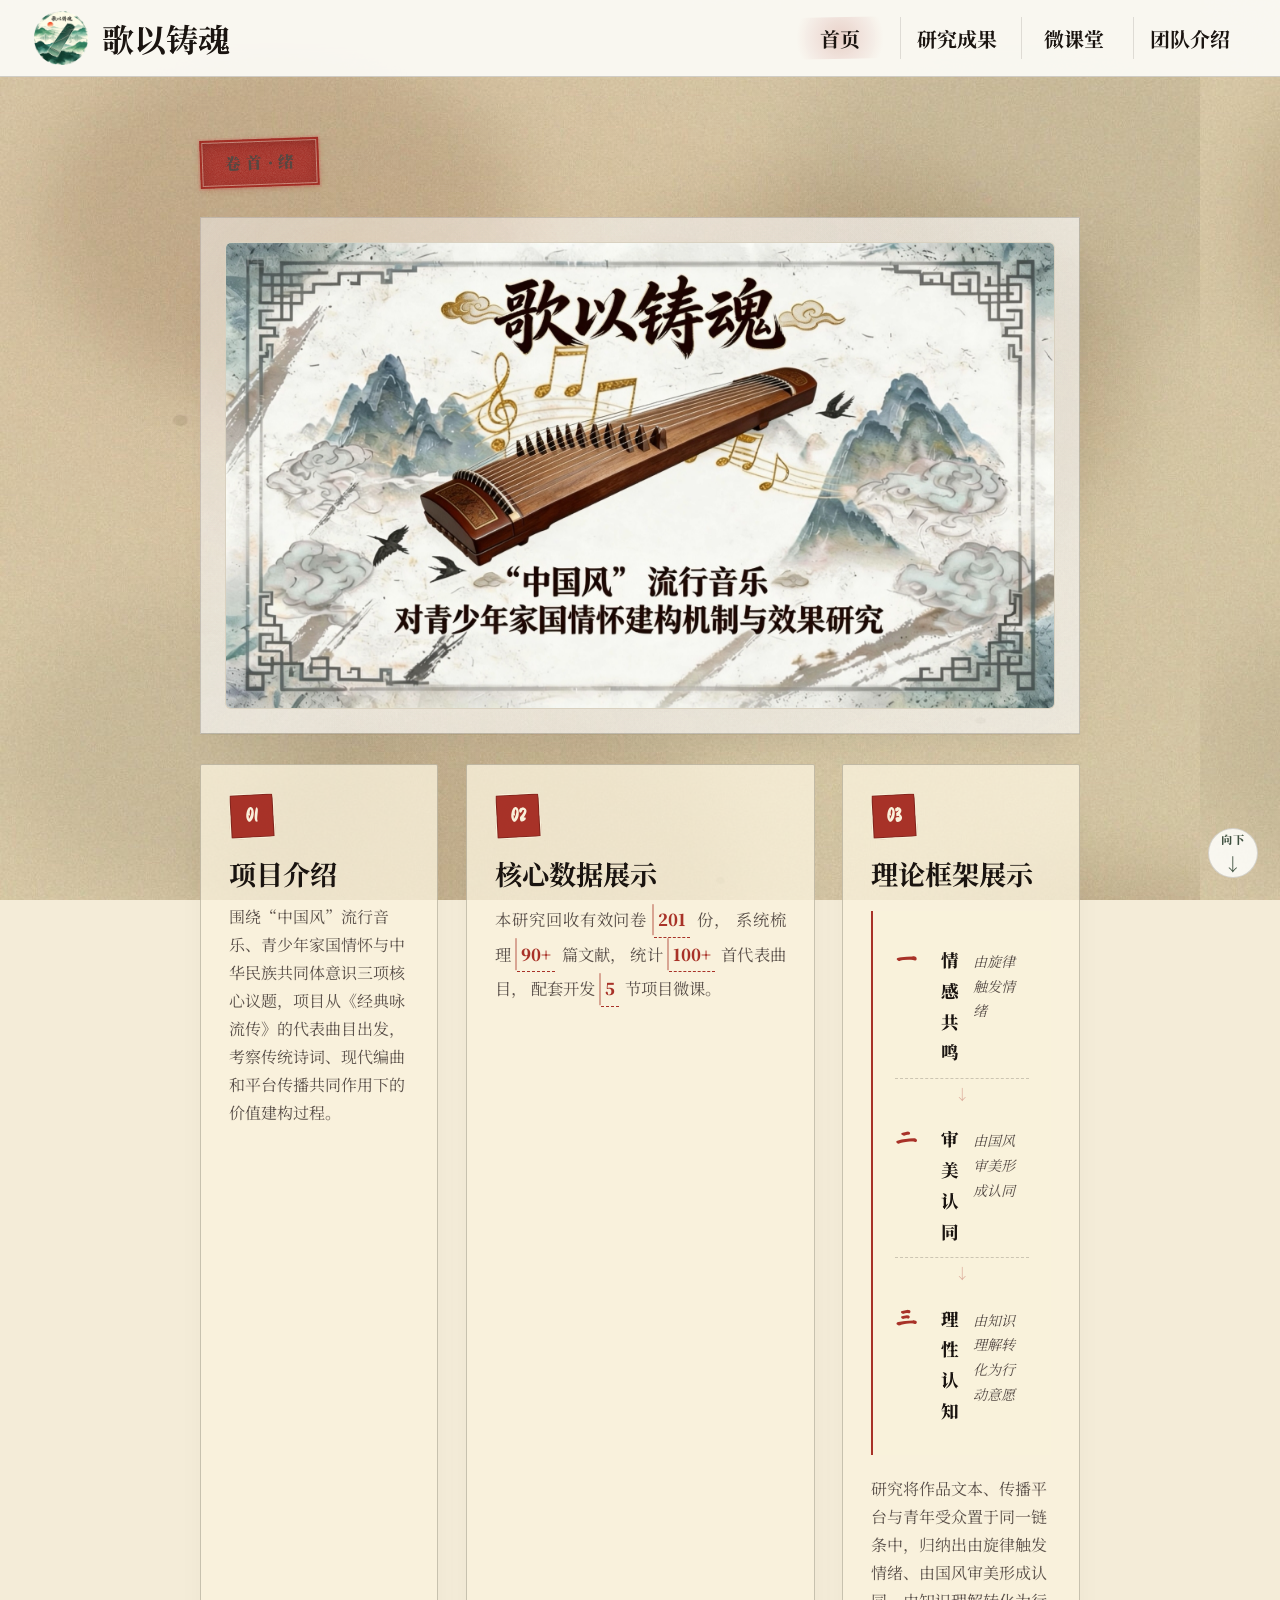
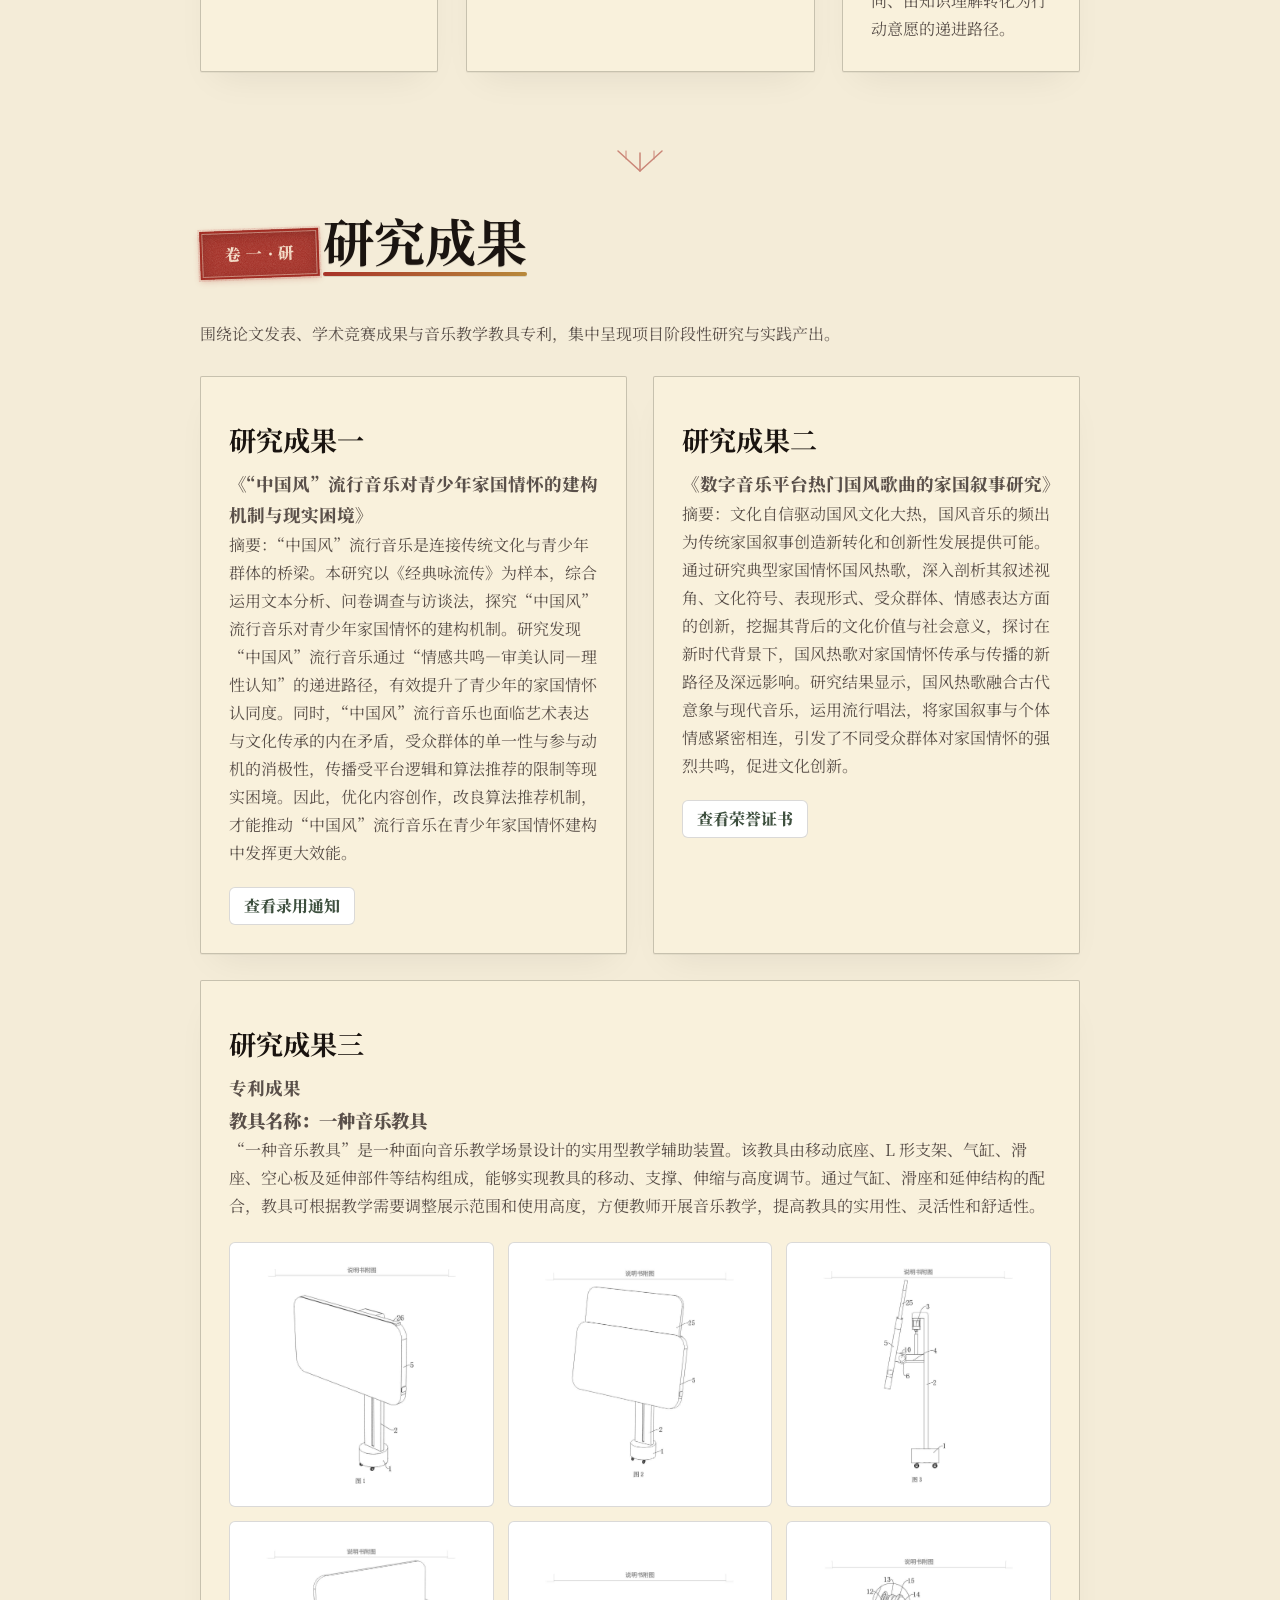
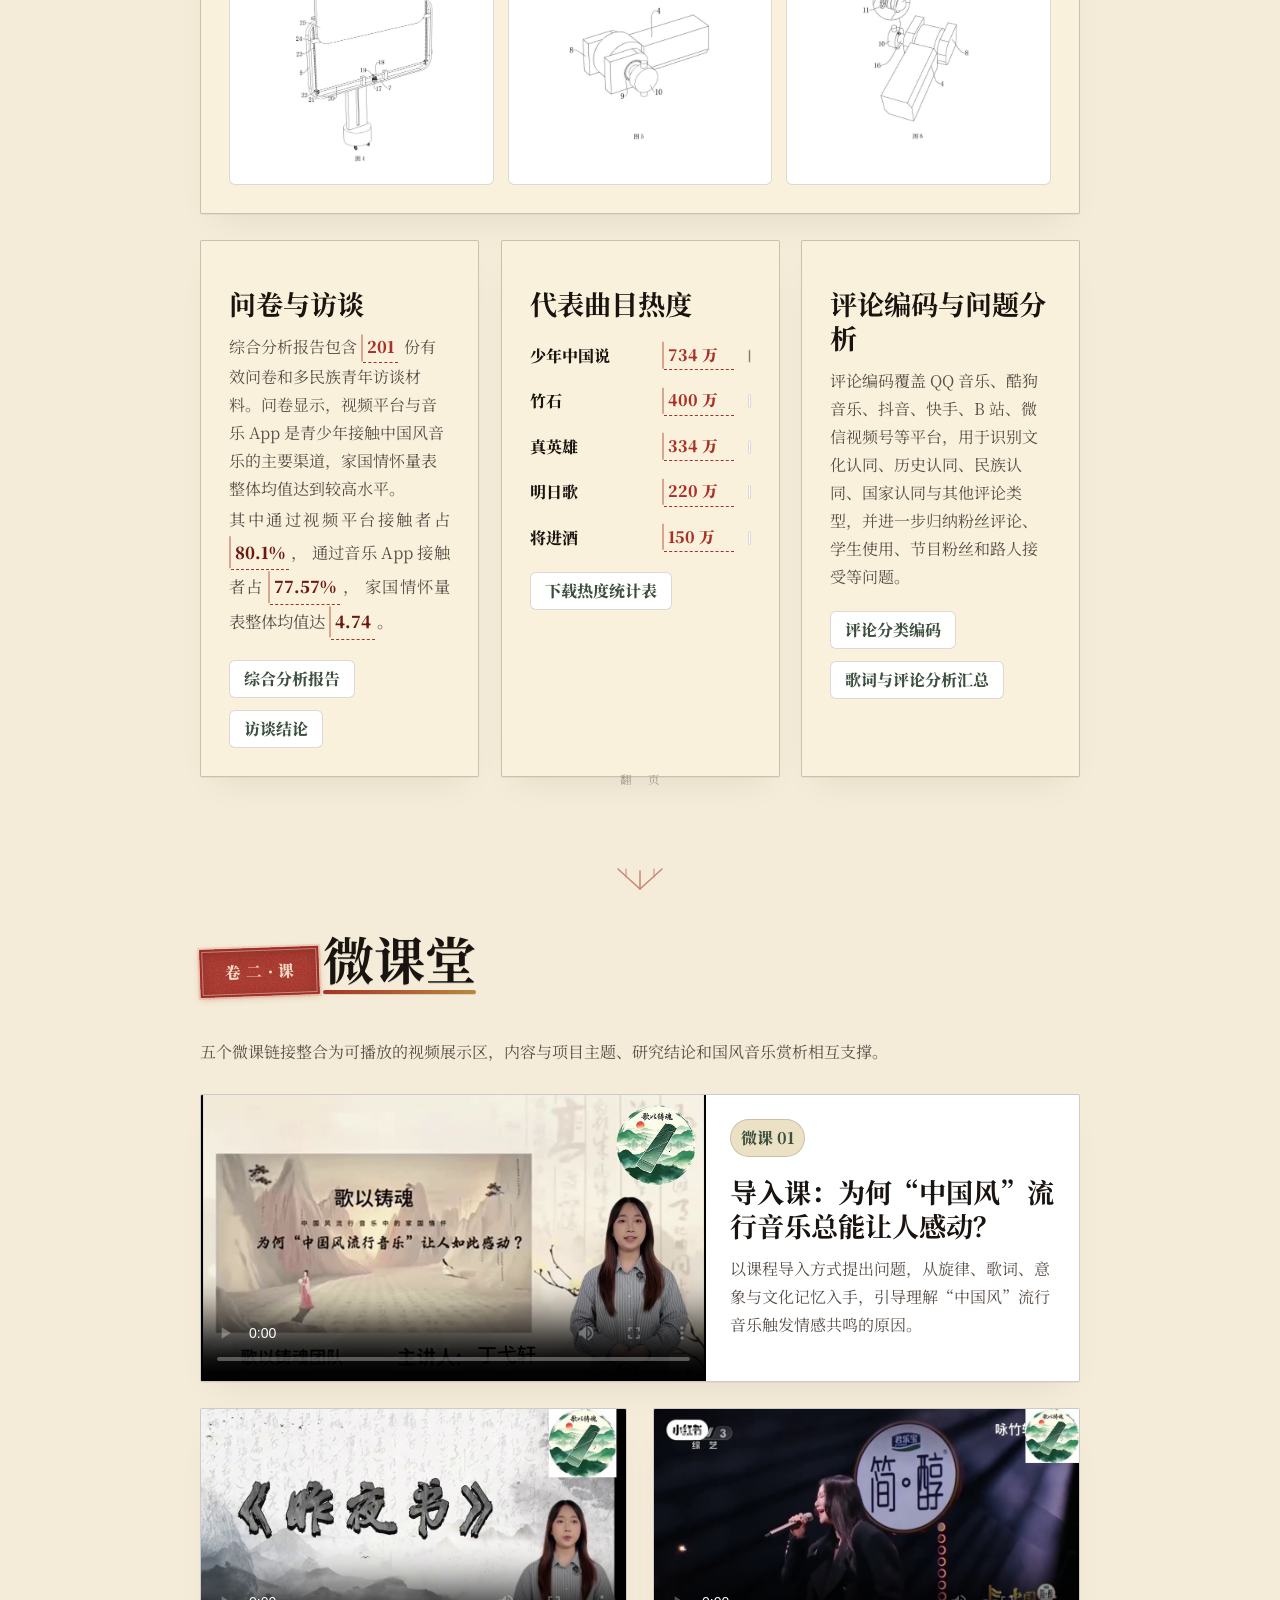
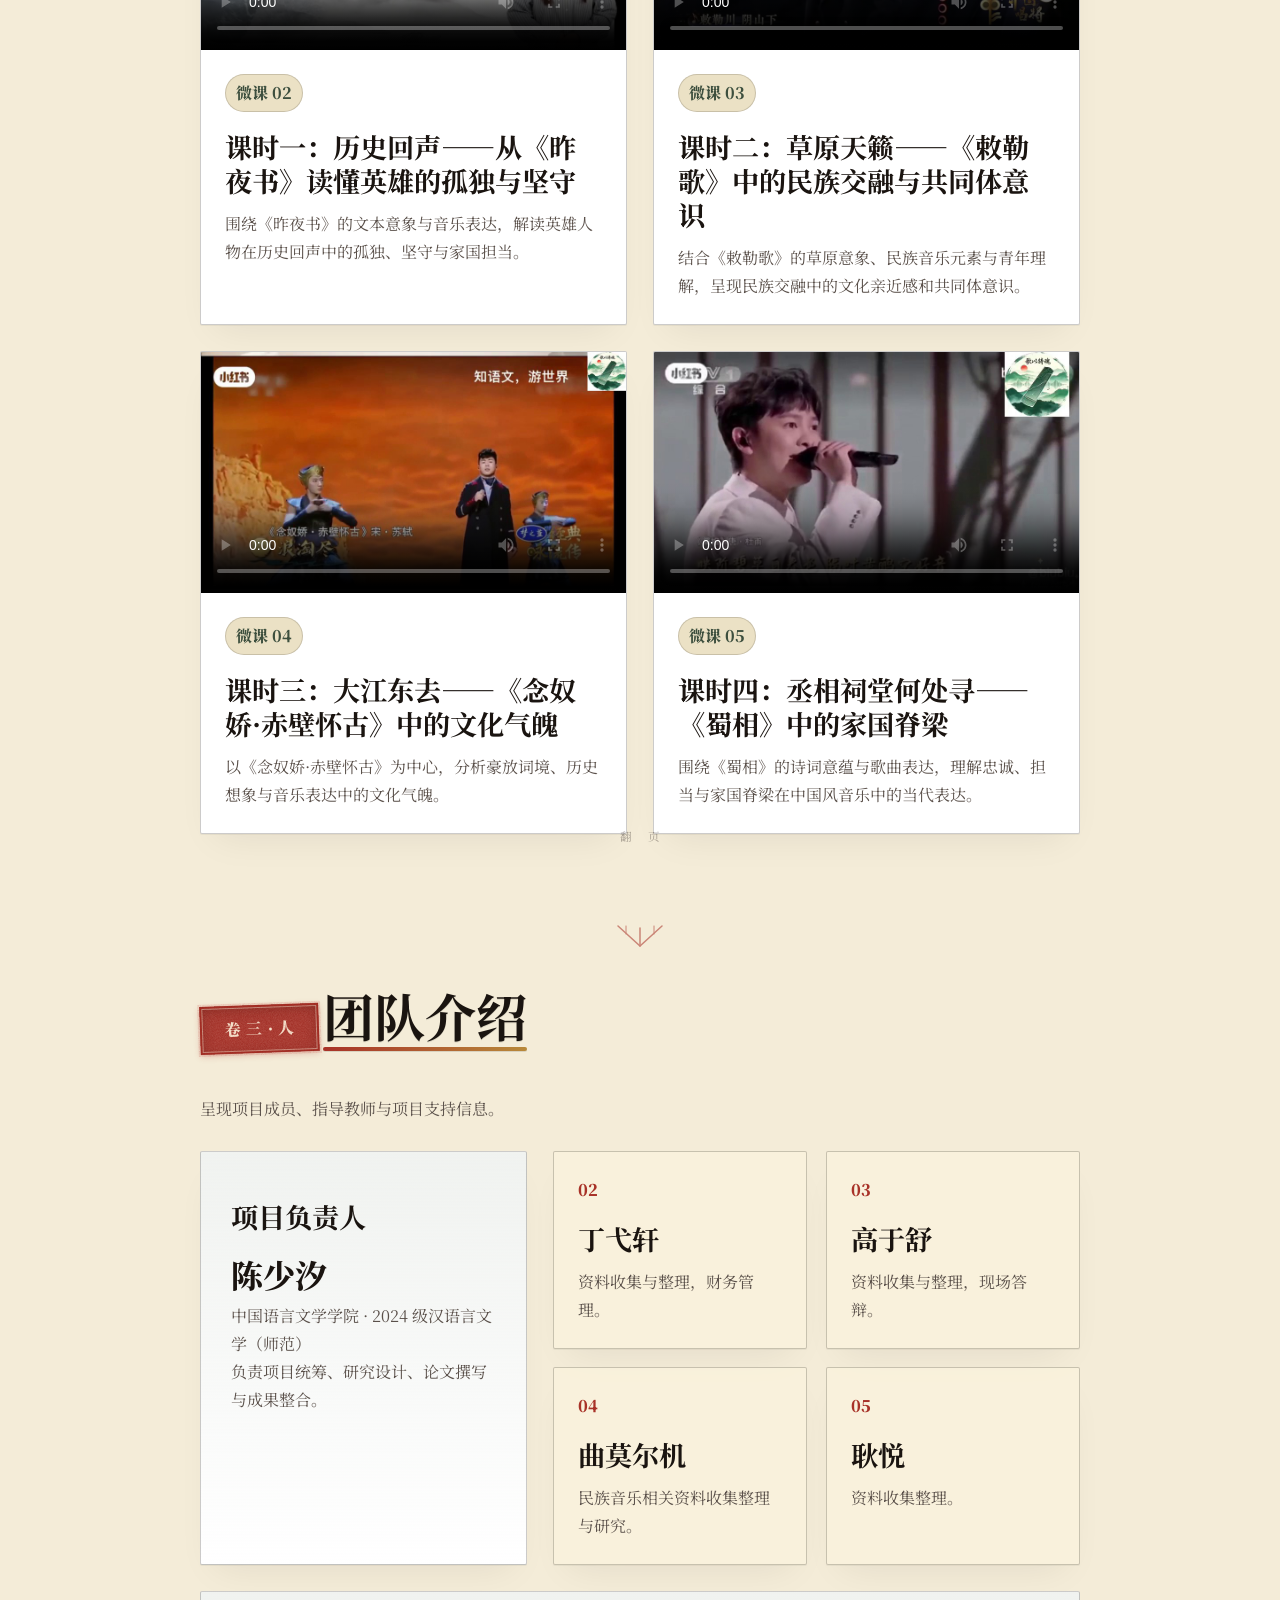
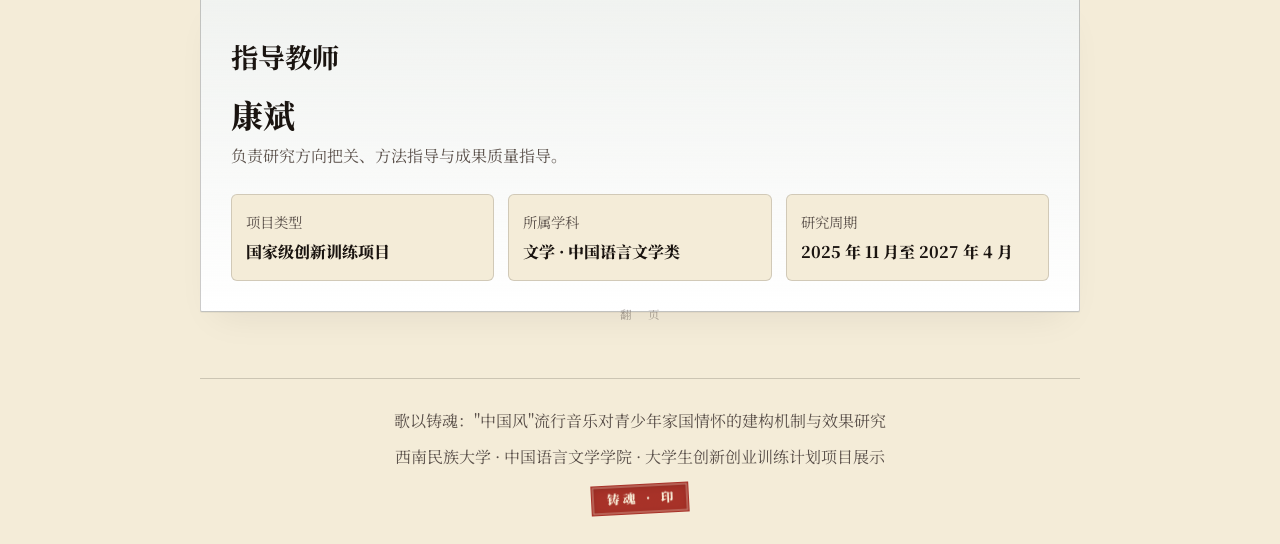
==== commit b3c009e3: "修复: 纸纹改用可见CSS渐变替代SVG+品牌logo加金辉呼吸测谎动画" ====
--- a/index.html
+++ b/index.html
@@ -8,7 +8,7 @@
   <link rel="preconnect" href="https://fonts.googleapis.com">
   <link rel="preconnect" href="https://fonts.gstatic.com" crossorigin>
   <link rel="stylesheet" href="https://fonts.googleapis.com/css2?family=LXGW+WenKai:wght@400;700&family=Ma+Shan+Zheng&family=Noto+Serif+SC:wght@400;700;900&display=swap" rel="stylesheet">
-  <link rel="stylesheet" href="css/style.css?v=7">
+  <link rel="stylesheet" href="css/style.css?v=8">
   <link rel="icon" href="data:image/svg+xml,%3Csvg xmlns='http://www.w3.org/2000/svg' viewBox='0 0 32 32'%3E%3Crect width='32' height='32' fill='%23b23a2c'/%3E%3Ctext x='16' y='22' text-anchor='middle' font-family='serif' font-size='18' font-weight='900' fill='%23fbfaf5'%3E歌%3C/text%3E%3C/svg%3E">
 </head>
 <body class="is-loading">
@@ -378,6 +378,6 @@
     </div>
   </footer>
 
-  <script src="js/main.js?v=3"></script>
+  <script src="js/main.js?v=4"></script>
 </body>
 </html>
--- a/css/style.css
+++ b/css/style.css
@@ -80,6 +80,11 @@
   width: 54px;
   height: 54px;
   object-fit: contain;
+  animation: brandGlow 3s ease-in-out infinite;
+}
+@keyframes brandGlow {
+  0%, 100% { filter: drop-shadow(0 0 6px rgba(184, 137, 58, 0.3)); }
+  50% { filter: drop-shadow(0 0 20px rgba(184, 137, 58, 0.8)); }
 }
 
 .brand span {
@@ -1585,25 +1590,24 @@
   to { width: 100%; }
 }
 
-/* ===== 模块 2：宣纸纤维呼吸（持续运行）- 改造自 Aura noise filter ===== */
+/* ===== 模块 2：宣纸纤维呼吸（持续运行）===== */
 .paper-grain {
   position: fixed;
   inset: 0;
   z-index: 0;
   pointer-events: none;
-  background-image: url("data:image/svg+xml,%3Csvg xmlns='http://www.w3.org/2000/svg' width='400' height='400'%3E%3Cfilter id='g'%3E%3CfeTurbulence type='fractalNoise' baseFrequency='0.45 0.35' numOctaves='4' stitchTiles='stitch'/%3E%3CfeColorMatrix type='matrix' values='0.94 0 0 0 0.05 0.90 0 0 0 0.04 0.86 0 0 0 0.02 0 0 0 0.12 0'/%3E%3C/filter%3E%3Crect width='100%25' height='100%25' filter='url(%23g)'/%3E%3C/svg%3E");
-  background-size: 320px 320px;
-  opacity: 0.06;
-  mix-blend-mode: multiply;
+  background:
+    radial-gradient(ellipse at 25% 30%, rgba(168, 50, 40, 0.06) 0%, transparent 50%),
+    radial-gradient(ellipse at 75% 70%, rgba(90, 114, 86, 0.04) 0%, transparent 50%),
+    radial-gradient(ellipse at 50% 50%, rgba(184, 137, 58, 0.03) 0%, transparent 60%);
   animation: grainBreathe 8s ease-in-out infinite;
 }
 
-/* 纸纤维在不同湿度和光照下的微弱变化 */
 @keyframes grainBreathe {
-  0%, 100% { opacity: 0.04; }
-  25%  { opacity: 0.09; }
-  50%  { opacity: 0.05; }
-  75%  { opacity: 0.10; }
+  0%, 100% { opacity: 0.45; }
+  25%  { opacity: 0.85; }
+  50%  { opacity: 0.55; }
+  75%  { opacity: 0.9; }
 }
 
 /* ===== 模块 3：金粉流光 — 改造自 Aura shiny text ===== */
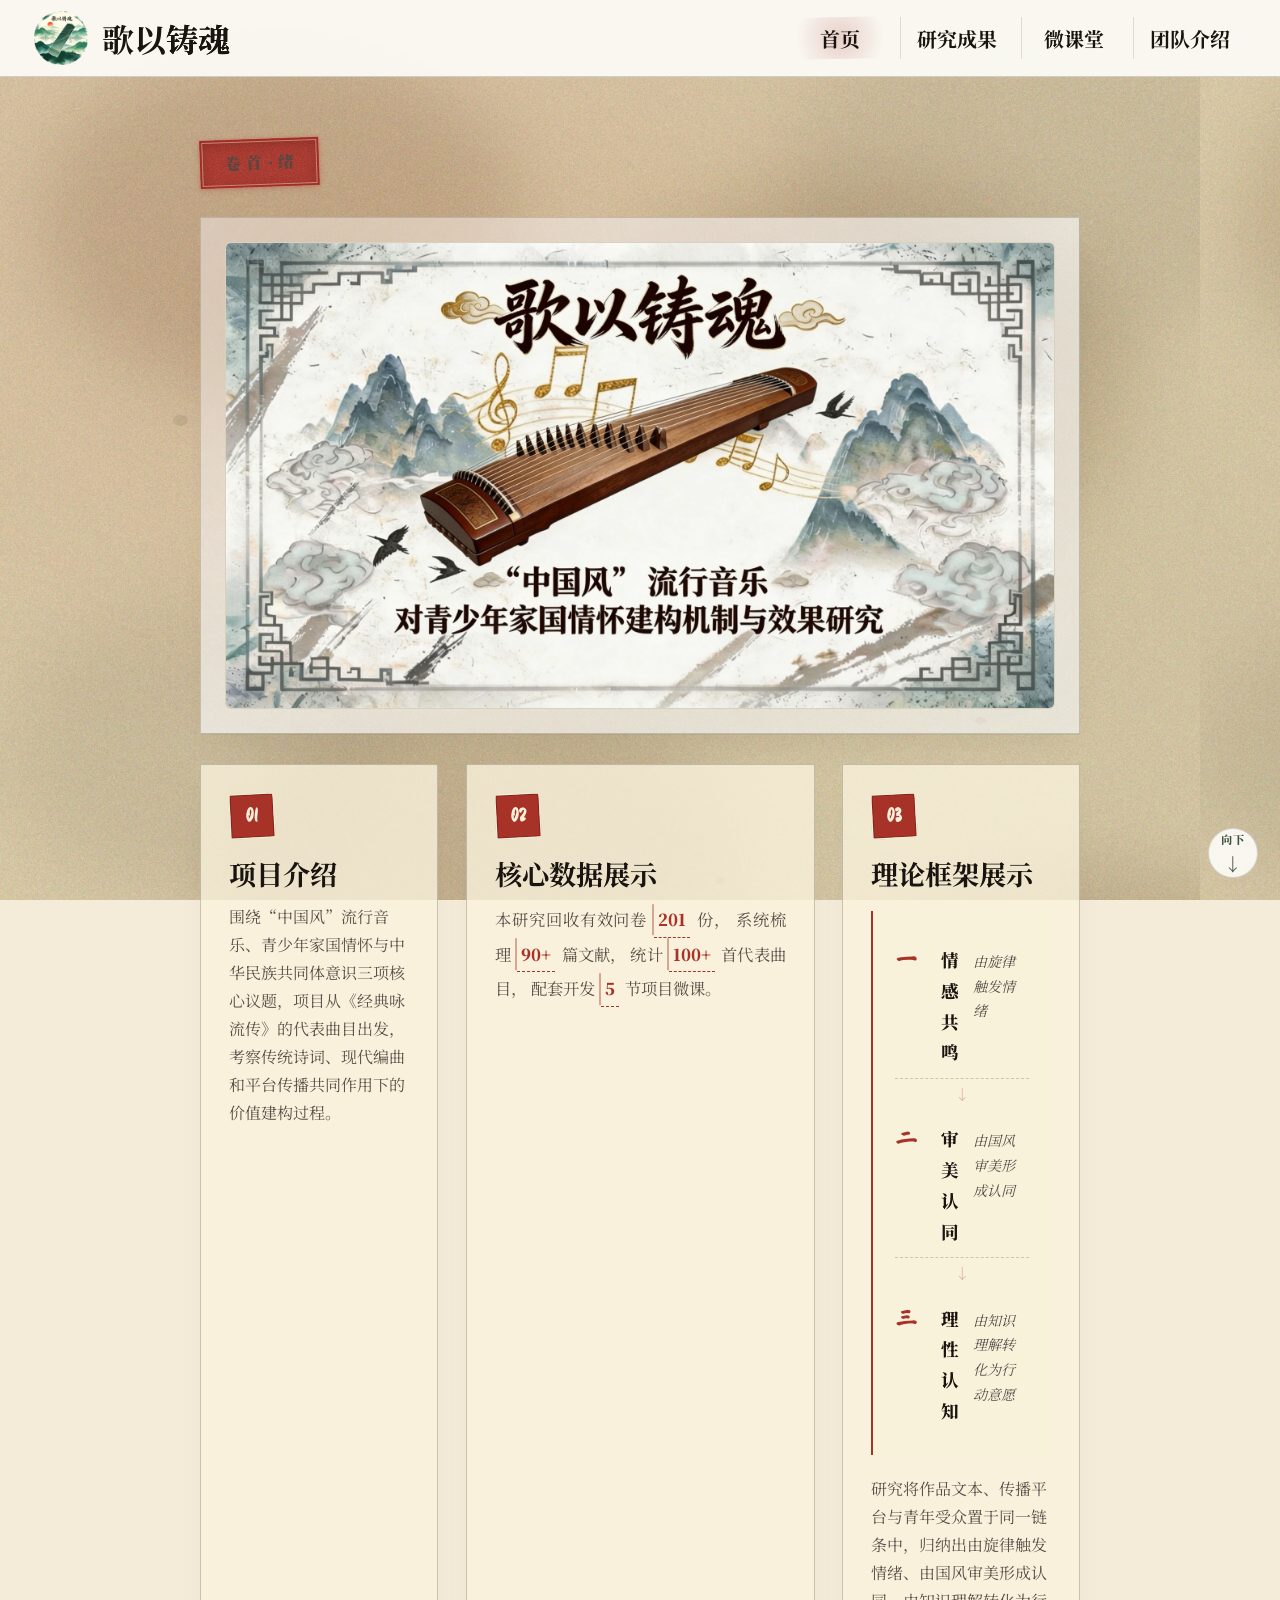
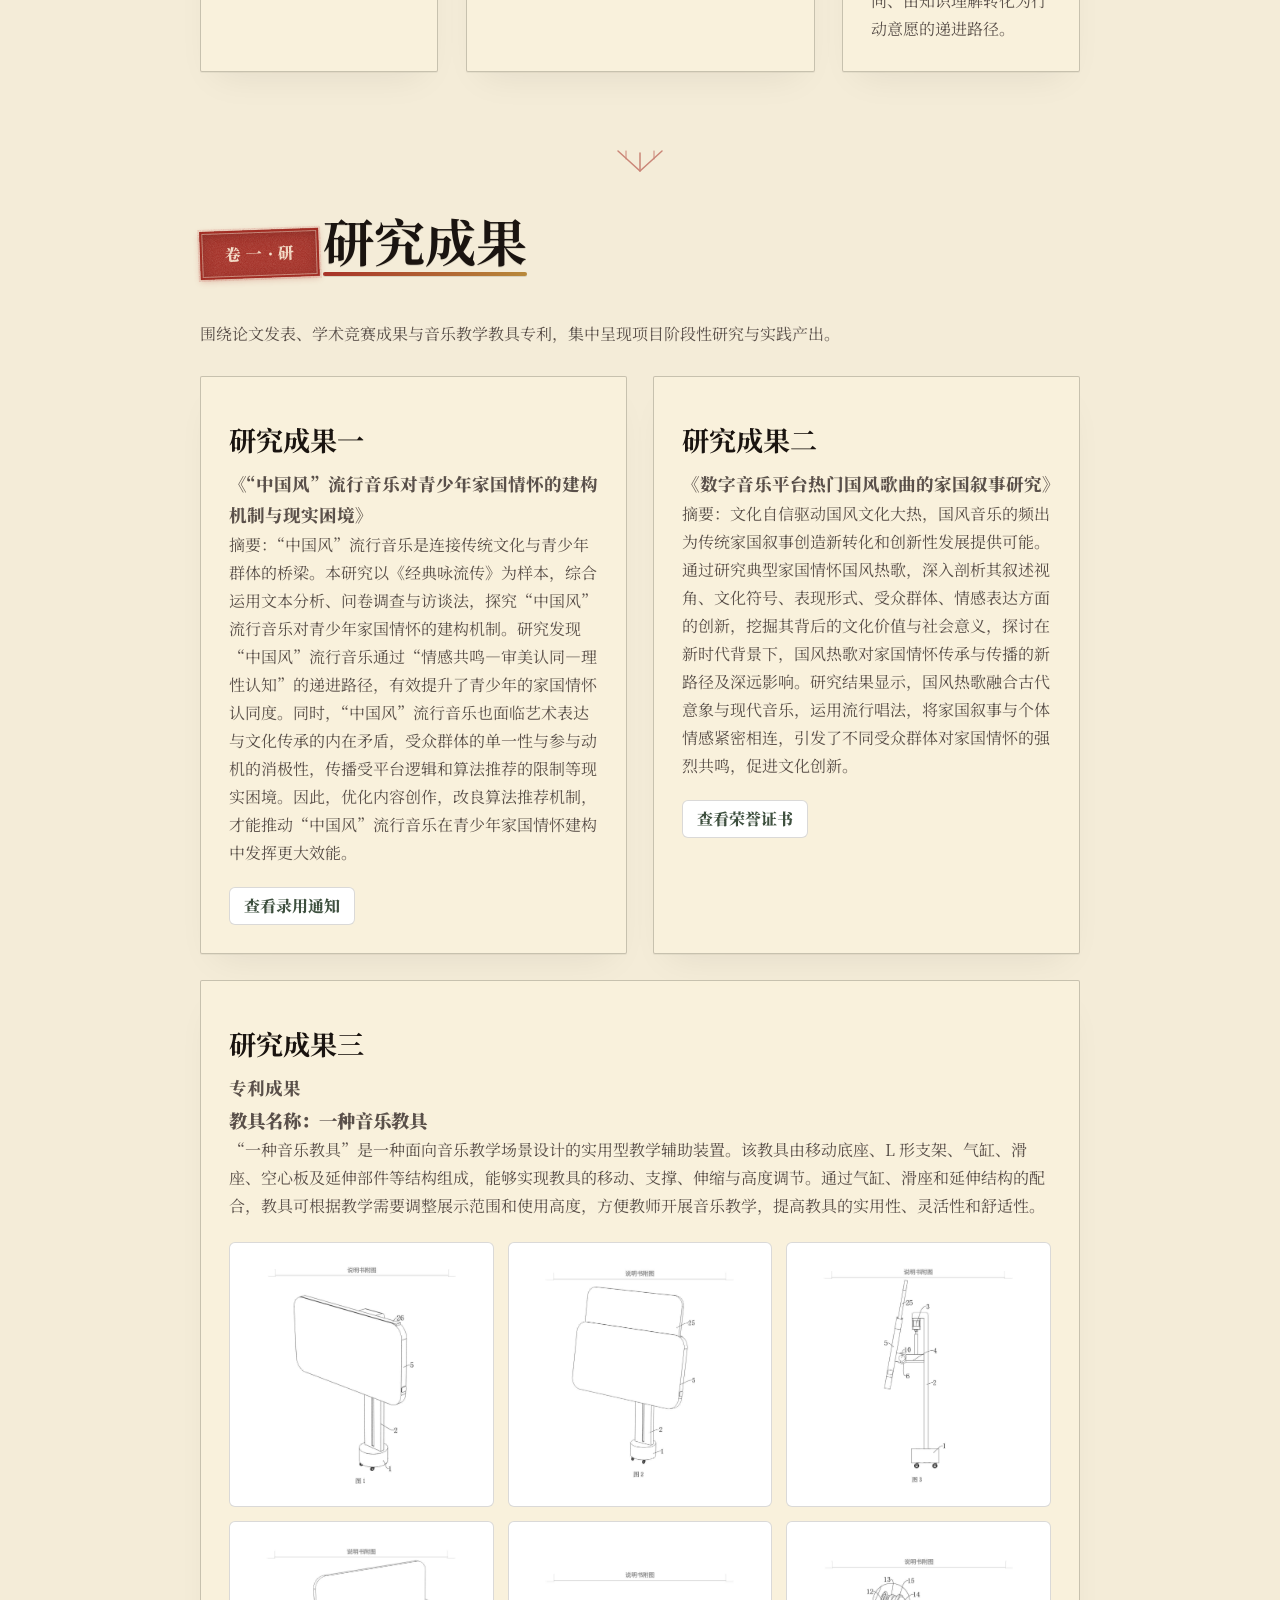
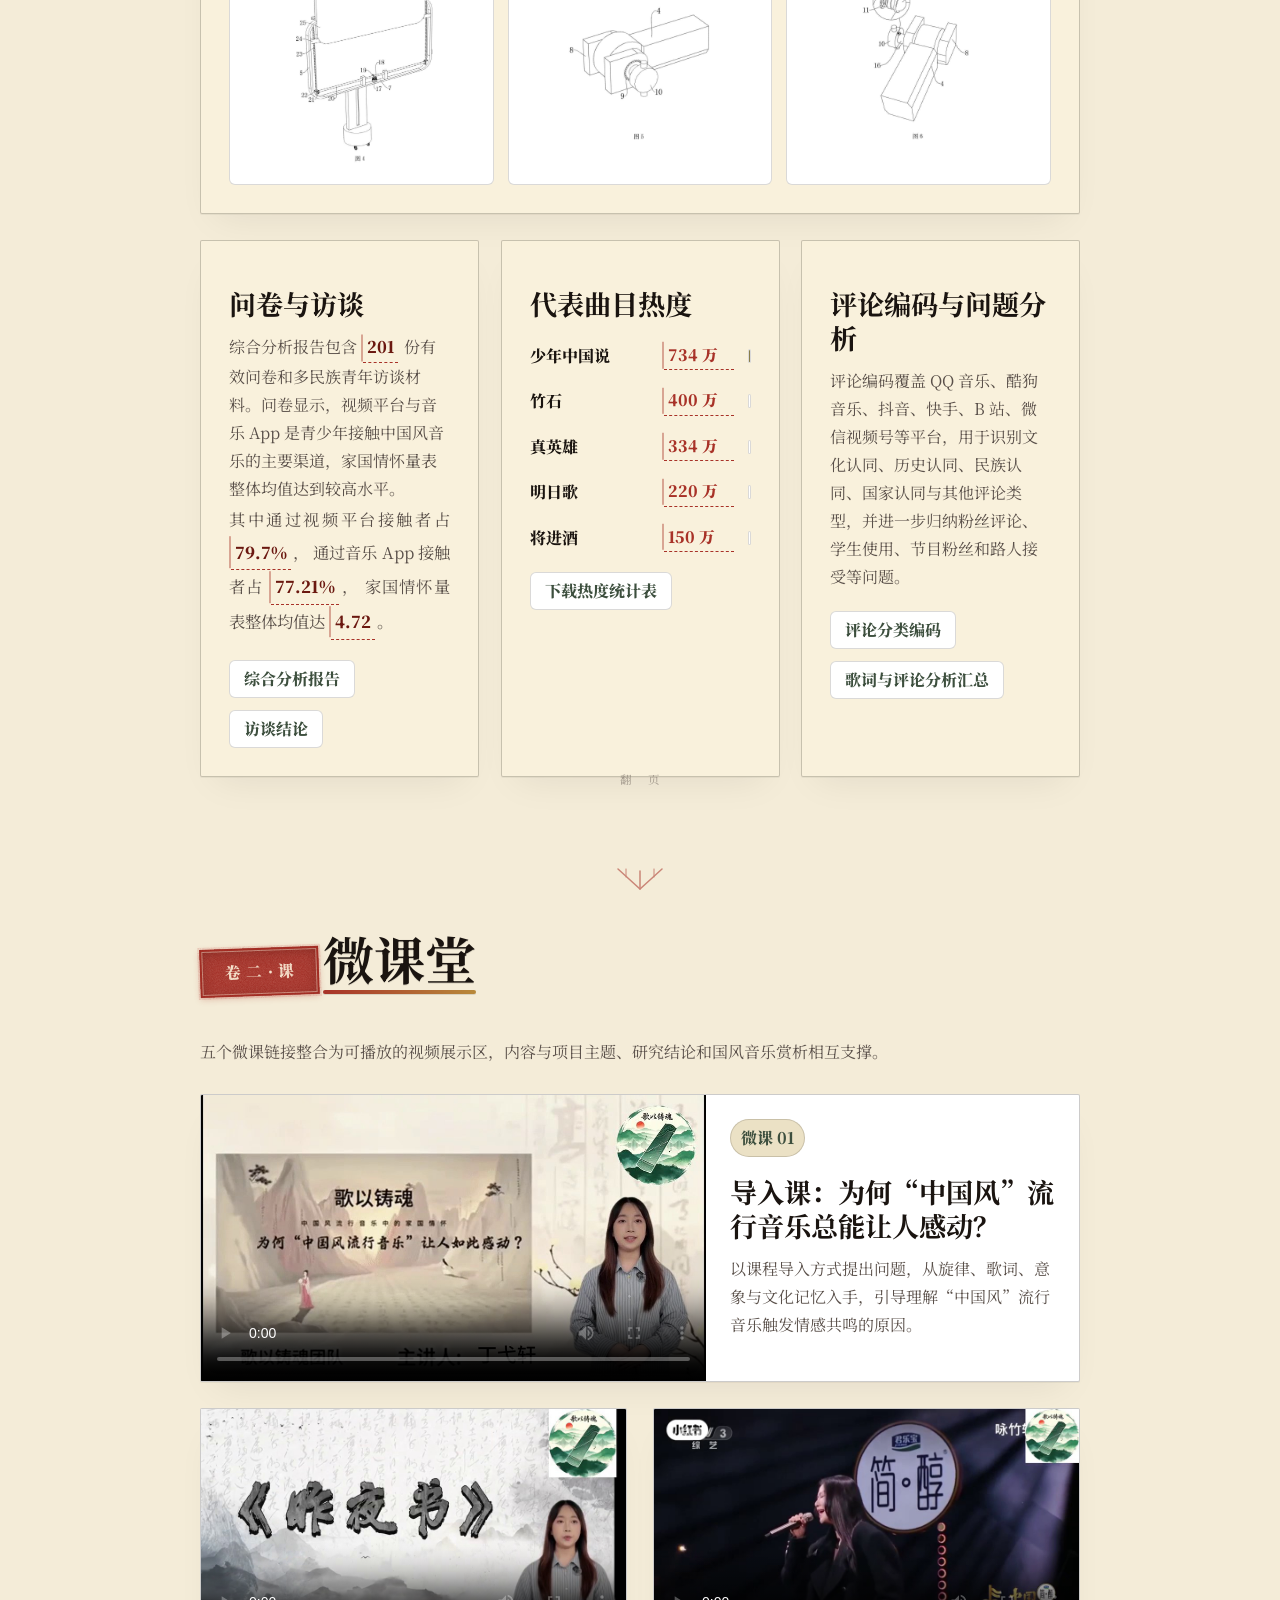
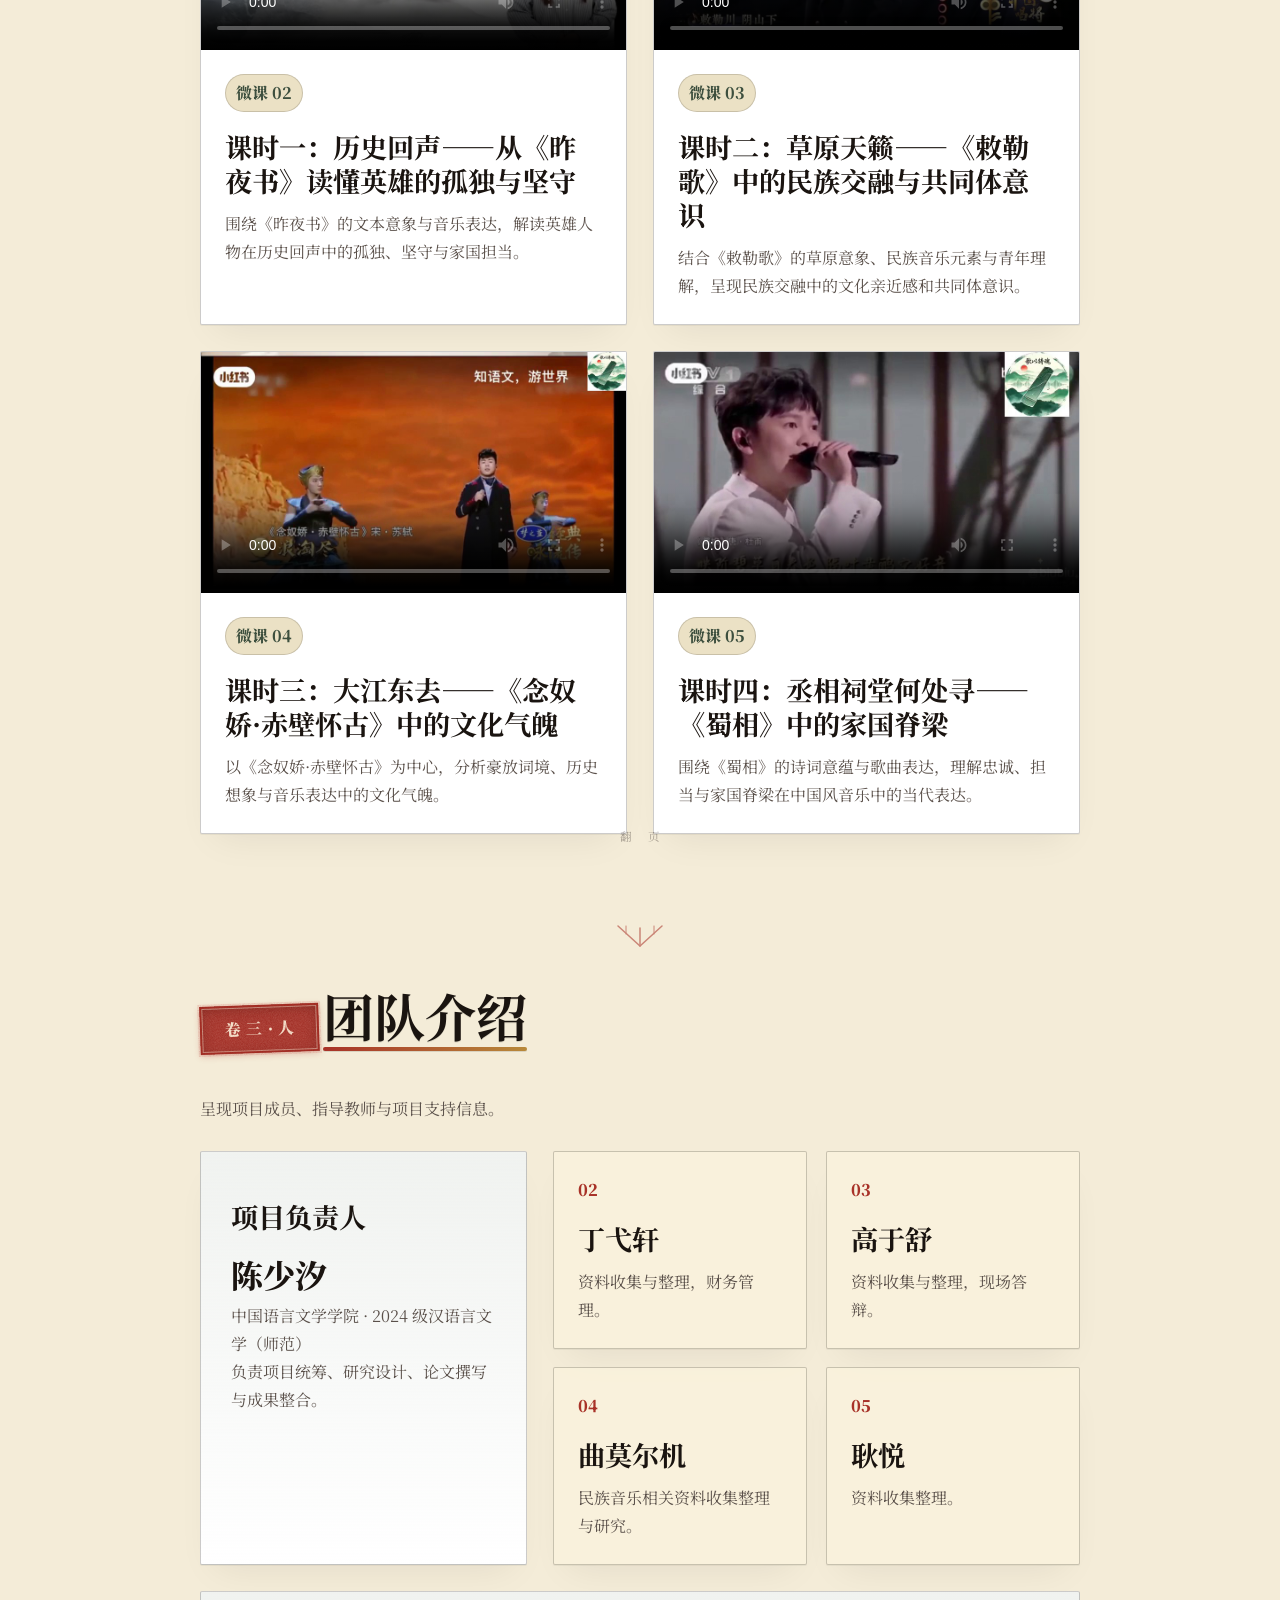
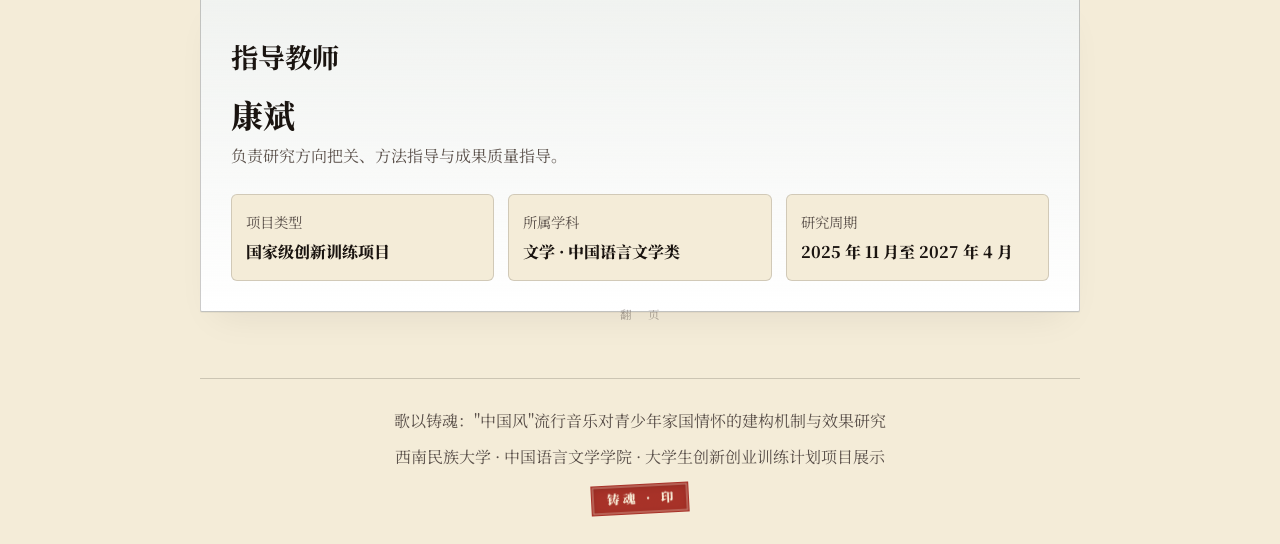
==== commit e85517de: "修复: 动画观察器延迟5s启动(loader后)+纸纹幅度3倍+印章呼吸加强+品牌金粉流光" ====
--- a/index.html
+++ b/index.html
@@ -8,7 +8,7 @@
   <link rel="preconnect" href="https://fonts.googleapis.com">
   <link rel="preconnect" href="https://fonts.gstatic.com" crossorigin>
   <link rel="stylesheet" href="https://fonts.googleapis.com/css2?family=LXGW+WenKai:wght@400;700&family=Ma+Shan+Zheng&family=Noto+Serif+SC:wght@400;700;900&display=swap" rel="stylesheet">
-  <link rel="stylesheet" href="css/style.css?v=8">
+  <link rel="stylesheet" href="css/style.css?v=9">
   <link rel="icon" href="data:image/svg+xml,%3Csvg xmlns='http://www.w3.org/2000/svg' viewBox='0 0 32 32'%3E%3Crect width='32' height='32' fill='%23b23a2c'/%3E%3Ctext x='16' y='22' text-anchor='middle' font-family='serif' font-size='18' font-weight='900' fill='%23fbfaf5'%3E歌%3C/text%3E%3C/svg%3E">
 </head>
 <body class="is-loading">
@@ -69,7 +69,7 @@
   <header class="site-header" id="top">
     <a class="brand" href="#home" aria-label="返回首页">
       <img src="assets/images/logo.png" alt="歌以铸魂项目标识">
-      <span>歌以铸魂</span>
+      <span>歌以<span class="gold-shimmer">铸魂</span></span>
     </a>
     <button class="nav-toggle" type="button" aria-label="展开导航" aria-expanded="false">
       <span></span>
@@ -378,6 +378,6 @@
     </div>
   </footer>
 
-  <script src="js/main.js?v=4"></script>
+  <script src="js/main.js?v=5"></script>
 </body>
 </html>
--- a/css/style.css
+++ b/css/style.css
@@ -1597,17 +1597,16 @@
   z-index: 0;
   pointer-events: none;
   background:
-    radial-gradient(ellipse at 25% 30%, rgba(168, 50, 40, 0.06) 0%, transparent 50%),
-    radial-gradient(ellipse at 75% 70%, rgba(90, 114, 86, 0.04) 0%, transparent 50%),
-    radial-gradient(ellipse at 50% 50%, rgba(184, 137, 58, 0.03) 0%, transparent 60%);
+    radial-gradient(ellipse at 25% 30%, rgba(168, 50, 40, 0.10) 0%, transparent 55%),
+    radial-gradient(ellipse at 75% 70%, rgba(90, 114, 86, 0.07) 0%, transparent 55%),
+    radial-gradient(ellipse at 50% 50%, rgba(184, 137, 58, 0.06) 0%, transparent 65%);
   animation: grainBreathe 8s ease-in-out infinite;
 }
 
 @keyframes grainBreathe {
-  0%, 100% { opacity: 0.45; }
-  25%  { opacity: 0.85; }
-  50%  { opacity: 0.55; }
-  75%  { opacity: 0.9; }
+  0%, 100% { opacity: 0.3; }
+  30%  { opacity: 1.0; }
+  60%  { opacity: 0.5; }
 }
 
 /* ===== 模块 3：金粉流光 — 改造自 Aura shiny text ===== */
@@ -1764,15 +1763,9 @@
 .signature-seal { animation-delay: -3.5s; }
 
 @keyframes sealBreathe {
-  0%, 100% {
-    filter: brightness(1) contrast(1) saturate(1);
-  }
-  30% {
-    filter: brightness(1.08) contrast(1.05) saturate(1.15);
-  }
-  60% {
-    filter: brightness(0.94) contrast(0.96) saturate(0.9);
-  }
+  0%, 100% { filter: brightness(1) contrast(1) saturate(1); }
+  30% { filter: brightness(1.14) contrast(1.1) saturate(1.35); }
+  60% { filter: brightness(0.85) contrast(0.9) saturate(0.75); }
 }
 
 /* ===== 模块 8：经折翻页 — 卡片hover古籍折页3D效果 ===== */
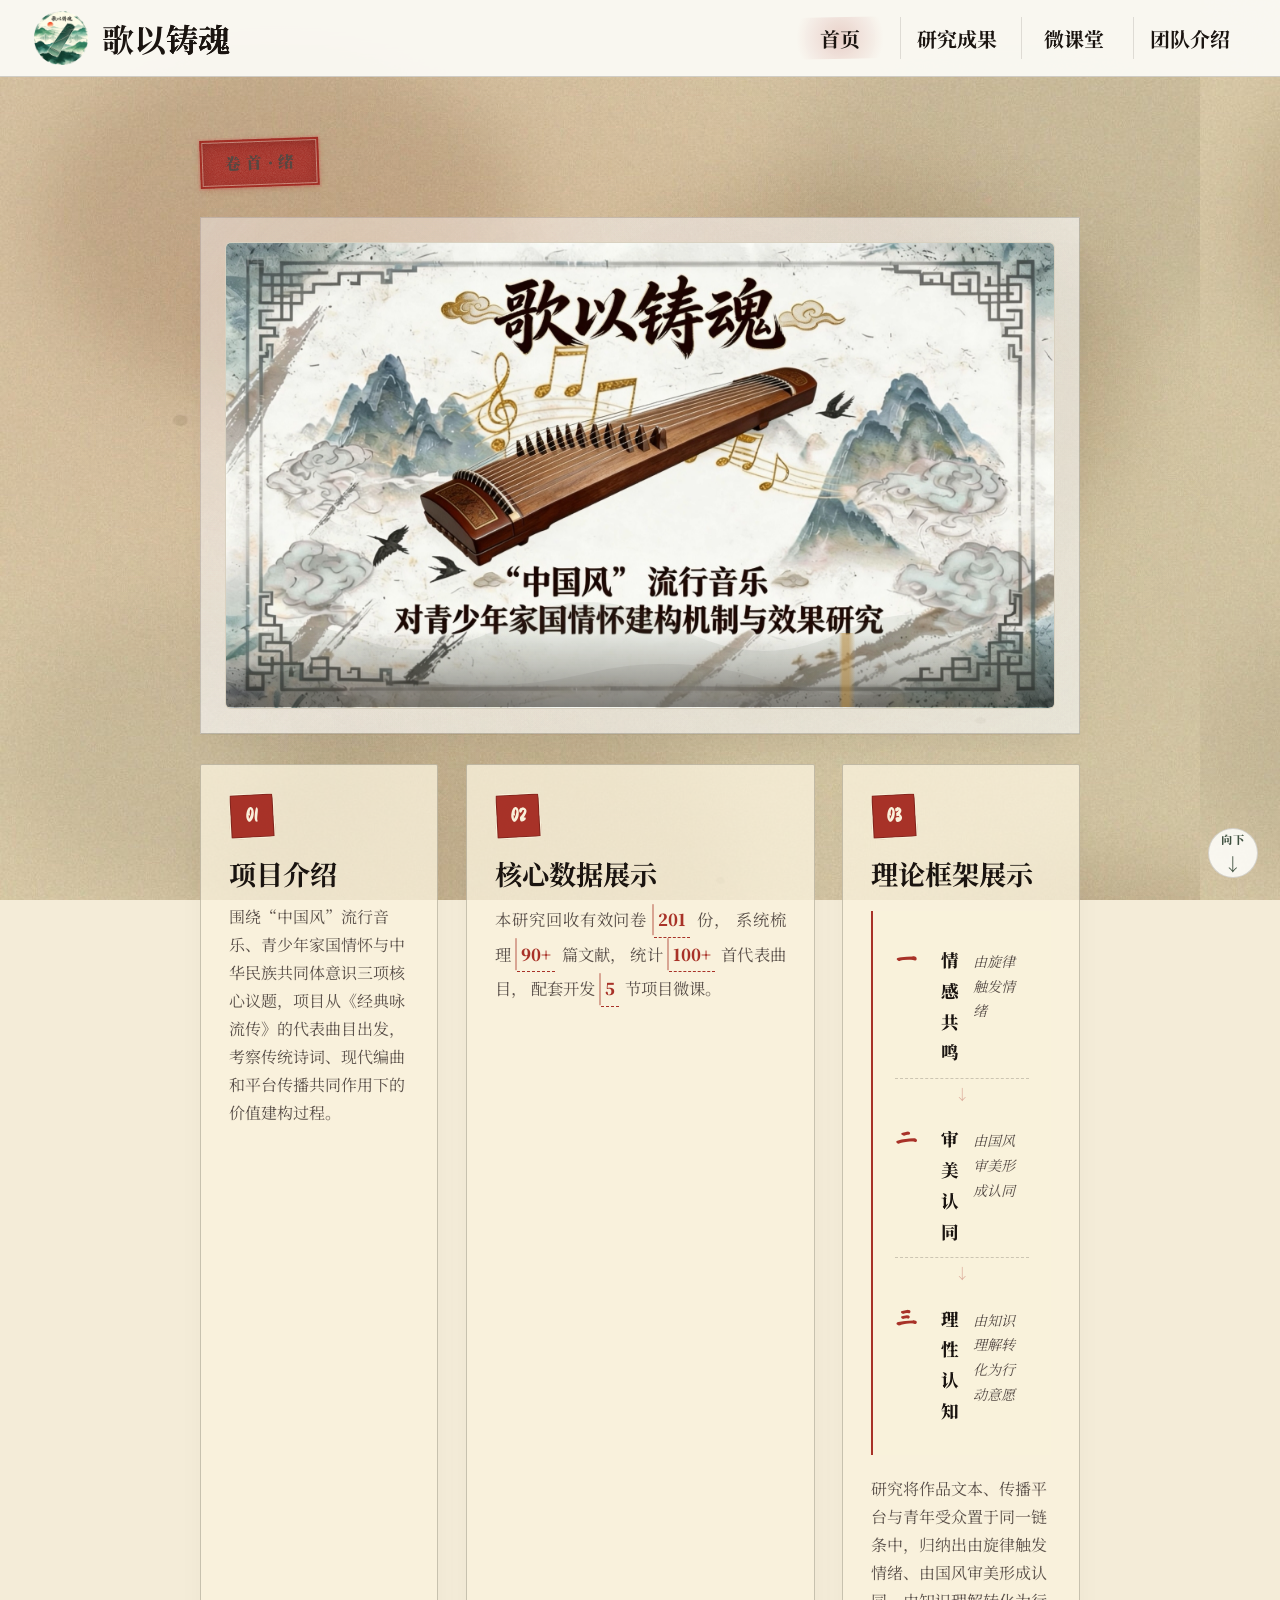
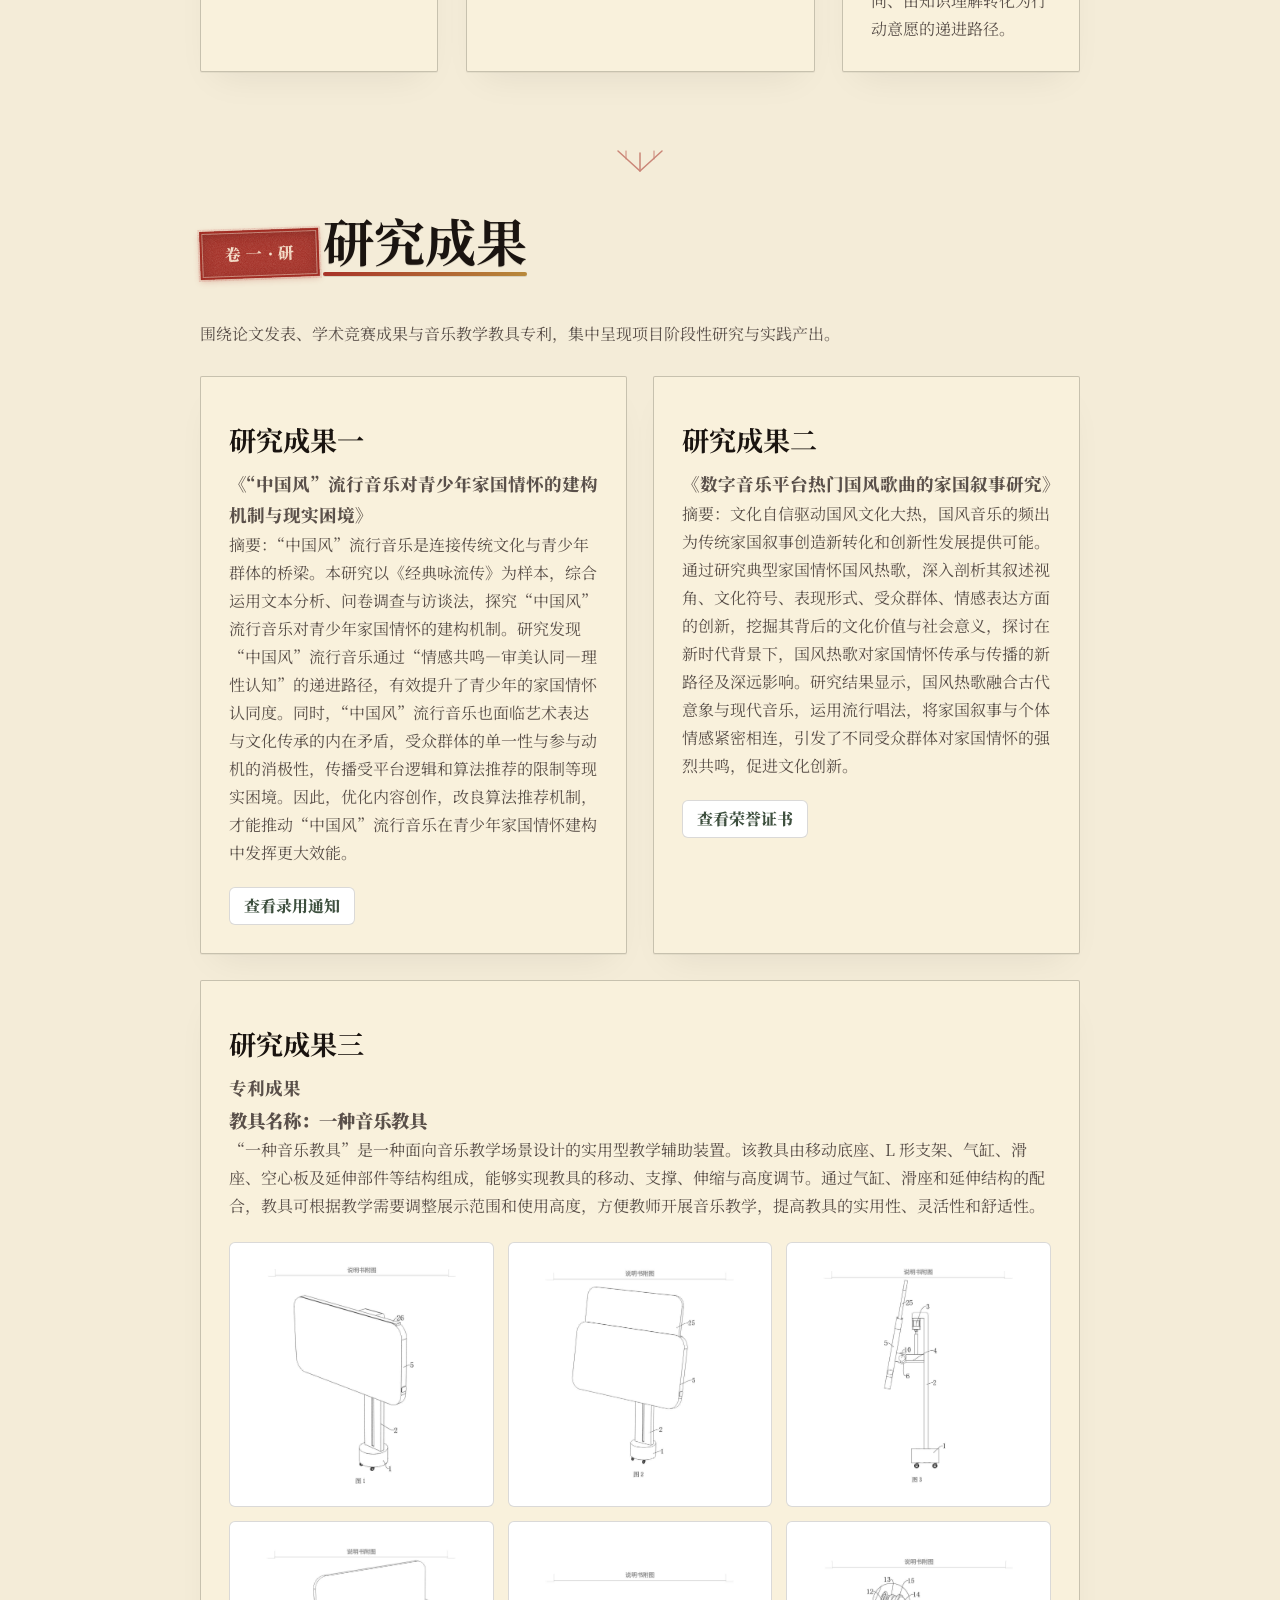
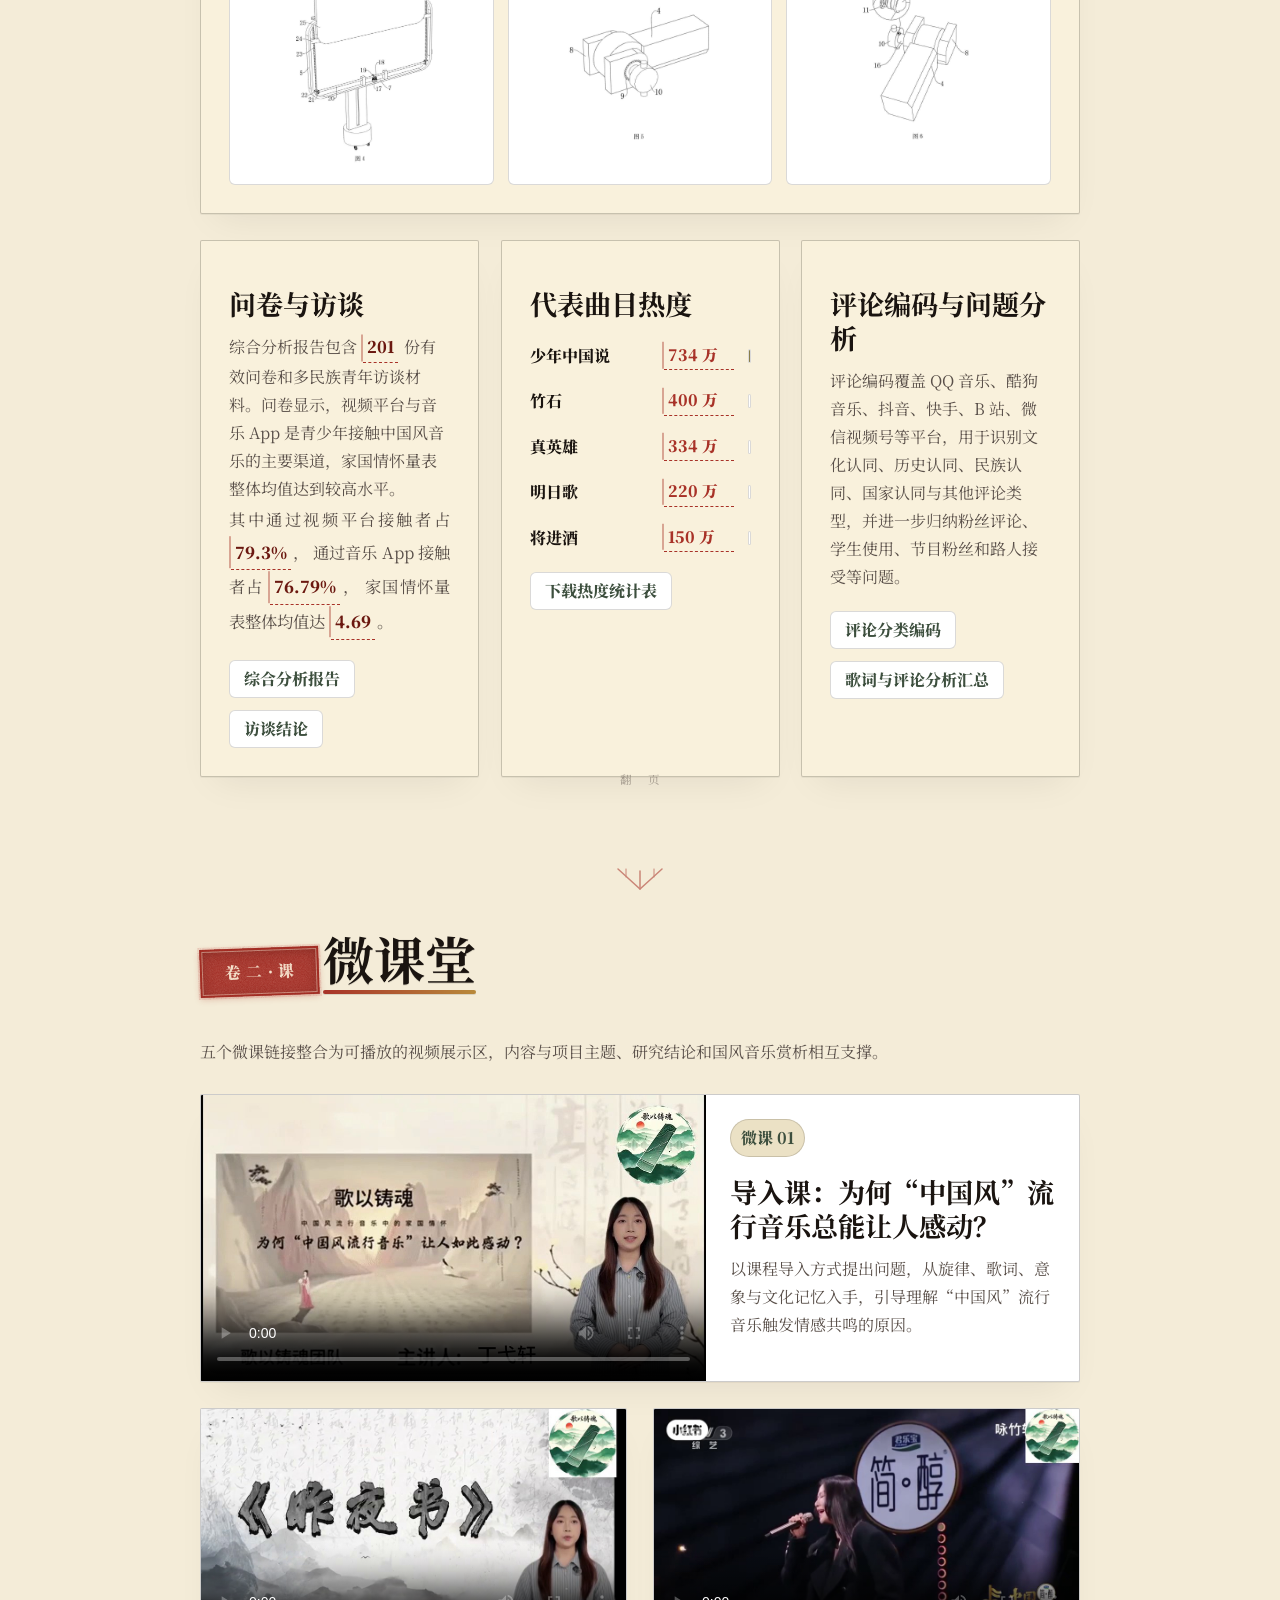
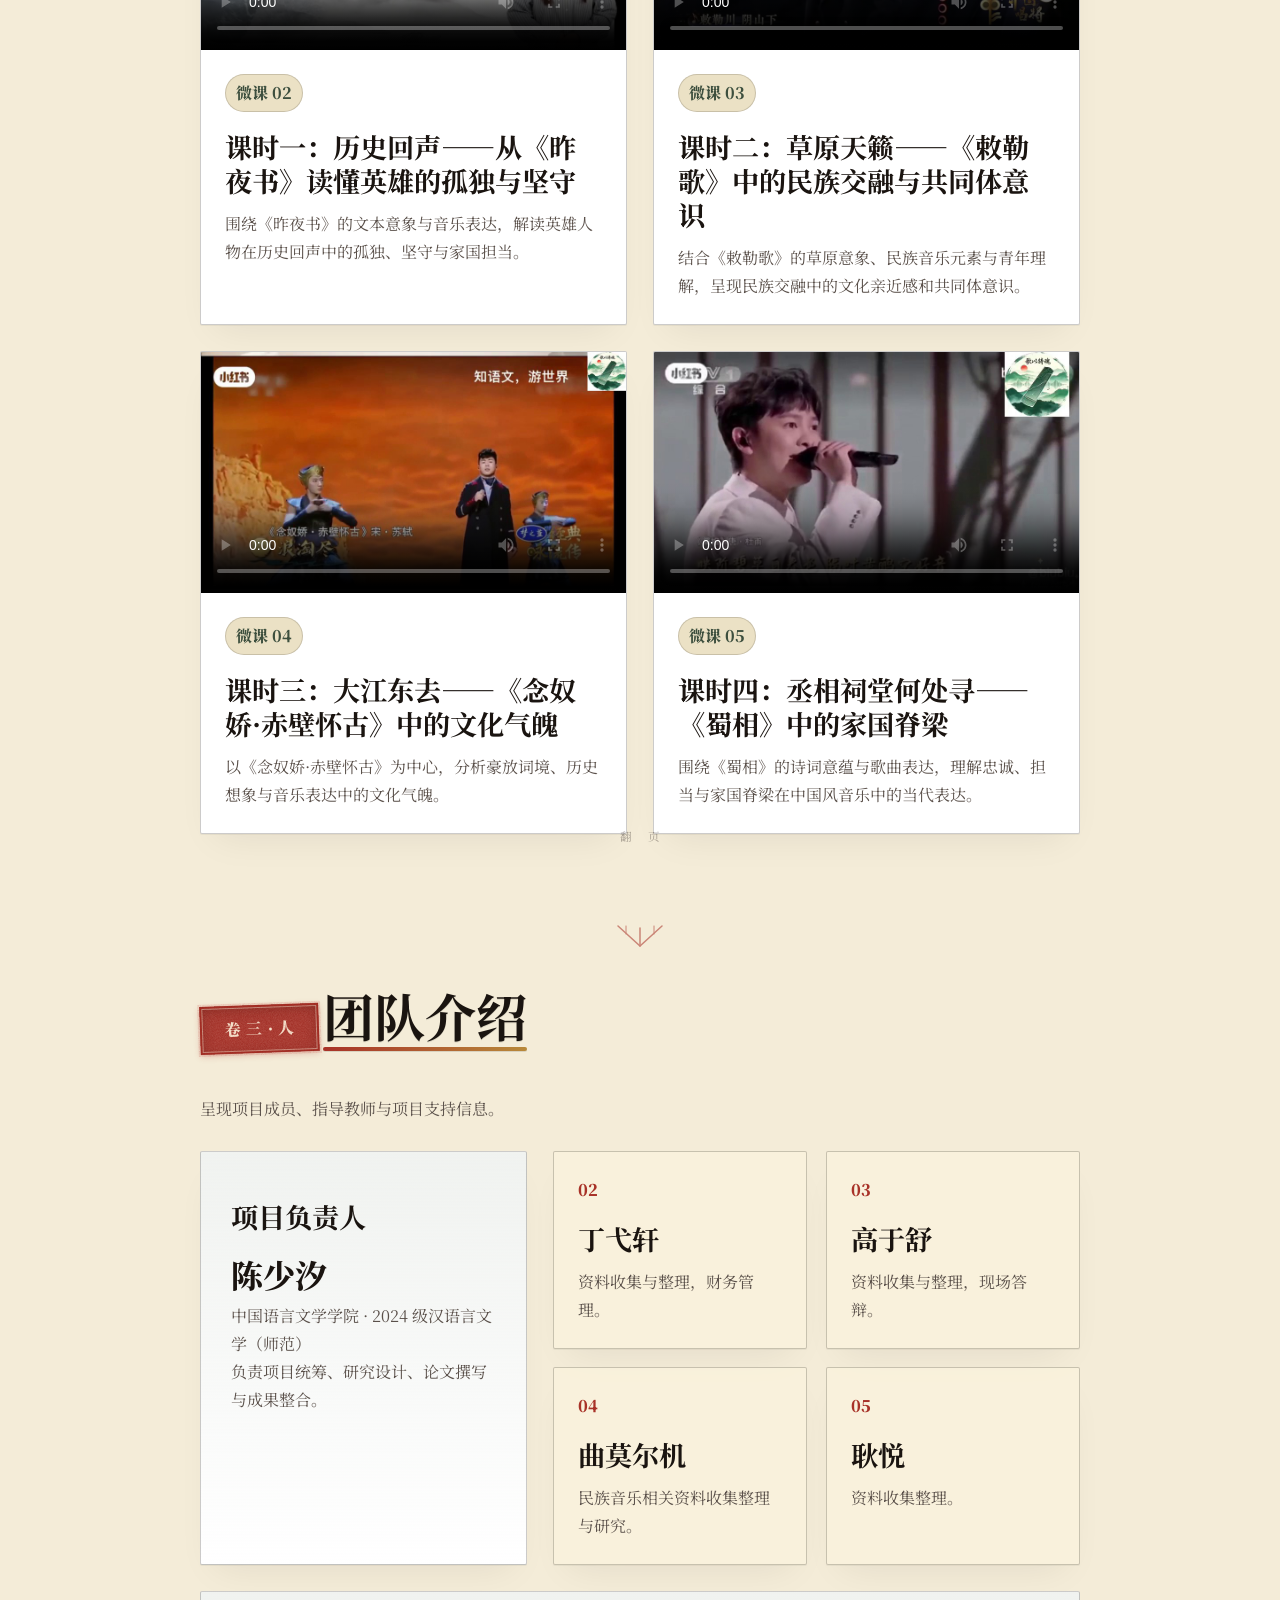
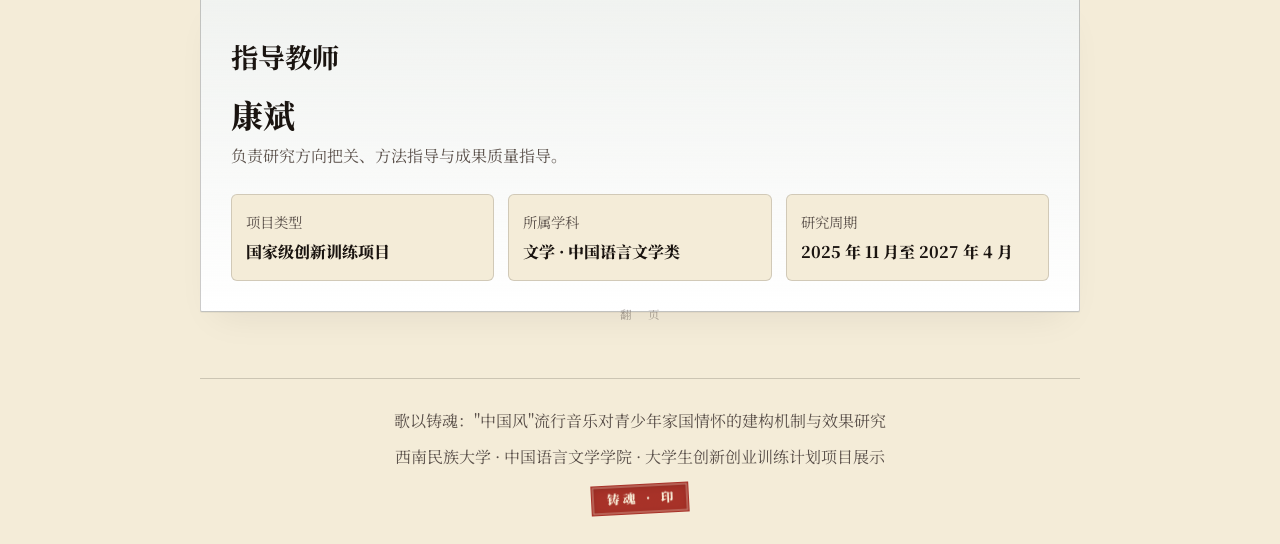
==== commit bb323a1d: "feat: hero 山水远近三层视差（远山淡墨/中景图/近景浓墨）" ====
--- a/index.html
+++ b/index.html
@@ -8,7 +8,7 @@
   <link rel="preconnect" href="https://fonts.googleapis.com">
   <link rel="preconnect" href="https://fonts.gstatic.com" crossorigin>
   <link rel="stylesheet" href="https://fonts.googleapis.com/css2?family=LXGW+WenKai:wght@400;700&family=Ma+Shan+Zheng&family=Noto+Serif+SC:wght@400;700;900&display=swap" rel="stylesheet">
-  <link rel="stylesheet" href="css/style.css?v=9">
+  <link rel="stylesheet" href="css/style.css?v=10">
   <link rel="icon" href="data:image/svg+xml,%3Csvg xmlns='http://www.w3.org/2000/svg' viewBox='0 0 32 32'%3E%3Crect width='32' height='32' fill='%23b23a2c'/%3E%3Ctext x='16' y='22' text-anchor='middle' font-family='serif' font-size='18' font-weight='900' fill='%23fbfaf5'%3E歌%3C/text%3E%3C/svg%3E">
 </head>
 <body class="is-loading">
@@ -378,6 +378,6 @@
     </div>
   </footer>
 
-  <script src="js/main.js?v=5"></script>
+  <script src="js/main.js?v=6"></script>
 </body>
 </html>
--- a/css/style.css
+++ b/css/style.css
@@ -206,6 +206,10 @@
   border-radius: 6px;
   background: var(--paper);
   overflow: hidden;
+  position: relative;
+  isolation: isolate;
+  --py-far: 0px;
+  --py-near: 0px;
 }
 
 .hero-banner img {
@@ -213,6 +217,42 @@
   height: auto;
   object-fit: contain;
   will-change: transform;
+  display: block;
+  position: relative;
+  z-index: 1;
+}
+
+/* ===== 山水远近三层视差（Michael Smith 改造）=====
+   远山：淡墨双层山形，飘在图前，最慢 (scrollY * 0.06)
+   中景：home-hero.jpg，中速 (scrollY * 0.20)
+   近景：底部浓墨题款带，最快 (scrollY * 0.42)
+================================================ */
+.hero-banner::before {
+  content: "";
+  position: absolute;
+  inset: 0;
+  z-index: 2;
+  pointer-events: none;
+  background: url("data:image/svg+xml;utf8,%3Csvg xmlns='http://www.w3.org/2000/svg' viewBox='0 0 800 200' preserveAspectRatio='none'%3E%3Cpath d='M0 200 L0 140 Q60 100 130 130 Q200 160 280 110 Q360 70 440 120 Q520 165 600 120 Q680 85 760 130 L800 140 L800 200 Z' fill='%236b7a6c' opacity='0.55'/%3E%3Cpath d='M0 200 L0 175 Q80 150 170 170 Q260 188 350 165 Q440 142 530 175 Q620 200 710 175 L800 180 L800 200 Z' fill='%231a1410' opacity='0.45'/%3E%3C/svg%3E") center bottom / 100% 42% no-repeat;
+  opacity: 0.2;
+  will-change: transform;
+  transform: translateY(var(--py-far, 0px));
+}
+
+.hero-banner::after {
+  content: "";
+  position: absolute;
+  left: 0;
+  right: 0;
+  bottom: 0;
+  height: 16%;
+  z-index: 3;
+  pointer-events: none;
+  background:
+    linear-gradient(to right, transparent 0%, transparent 74%, rgba(184, 137, 58, 0.55) 74.5%, rgba(184, 137, 58, 0.55) 75.2%, transparent 76%),
+    linear-gradient(to top, rgba(26, 20, 16, 0.46) 0%, rgba(26, 20, 12, 0.18) 55%, transparent 100%);
+  will-change: transform;
+  transform: translateY(var(--py-near, 0px));
 }
 
 .eyebrow {
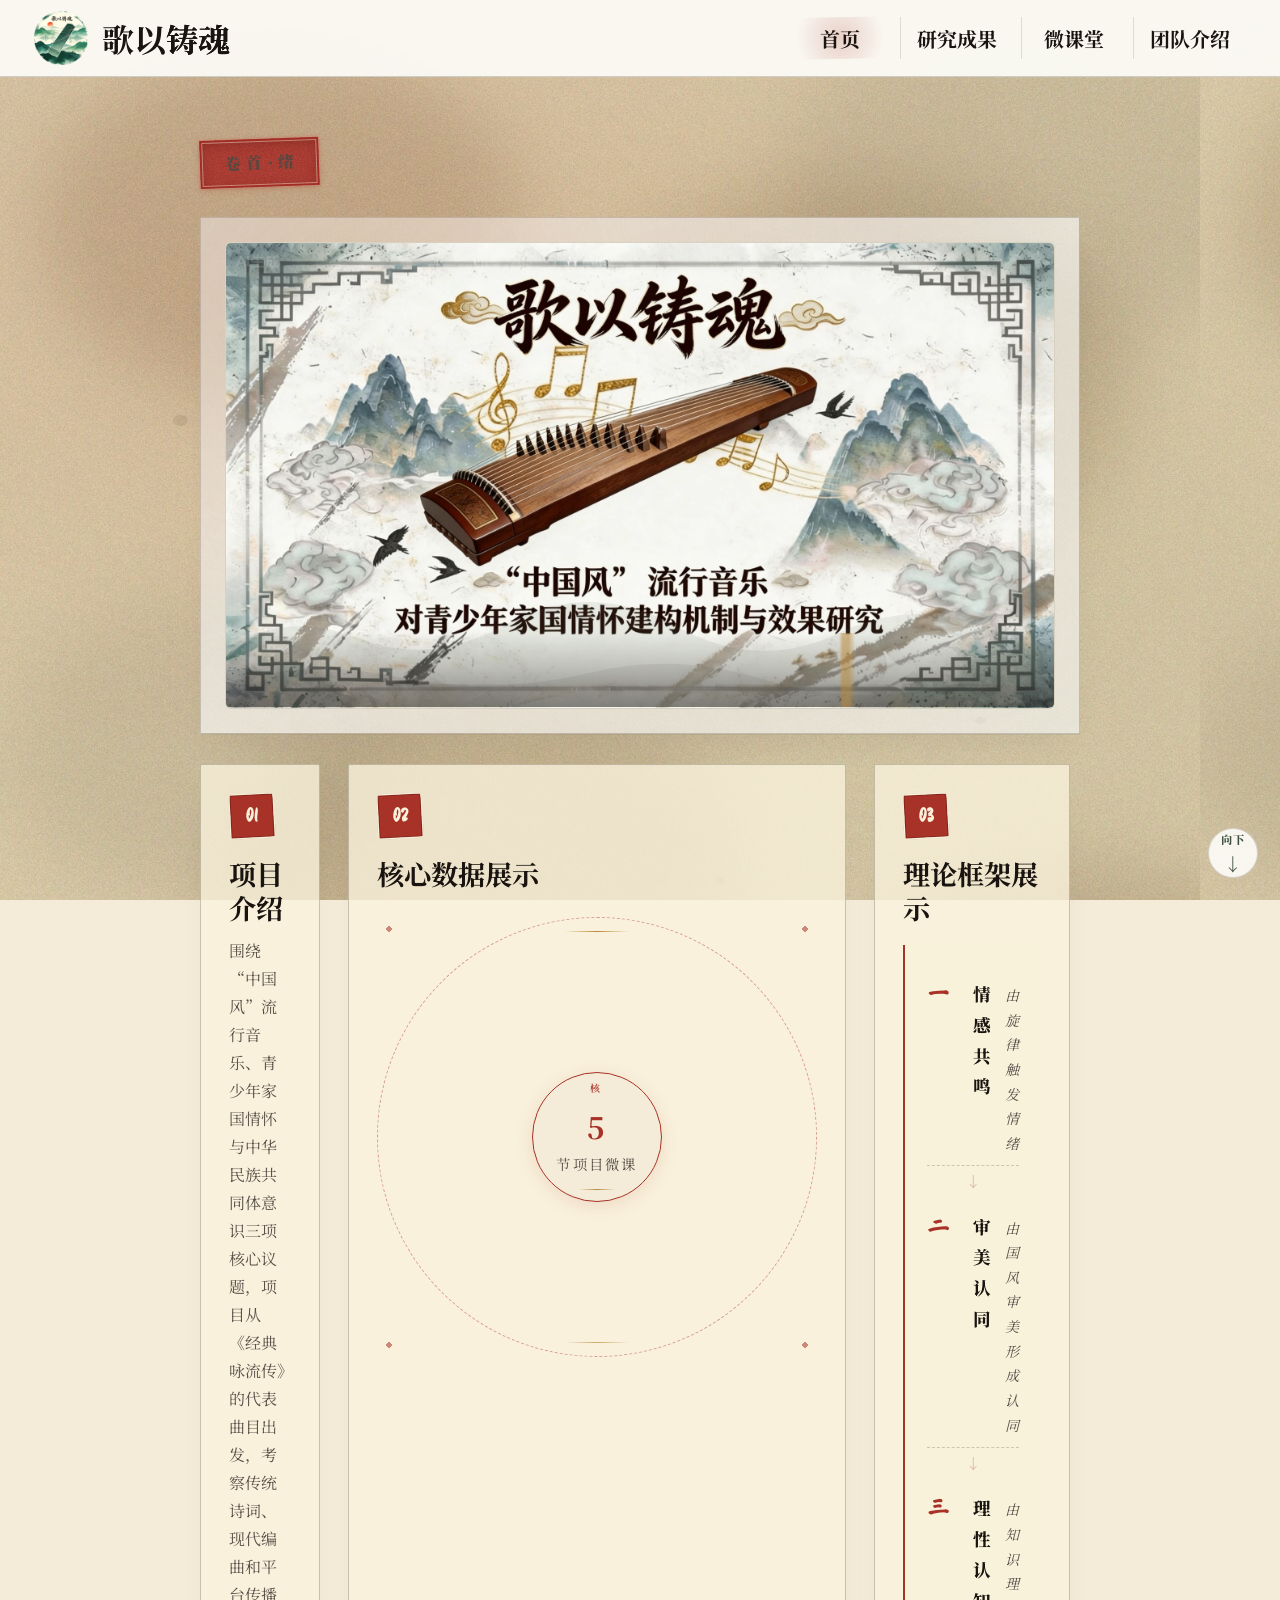
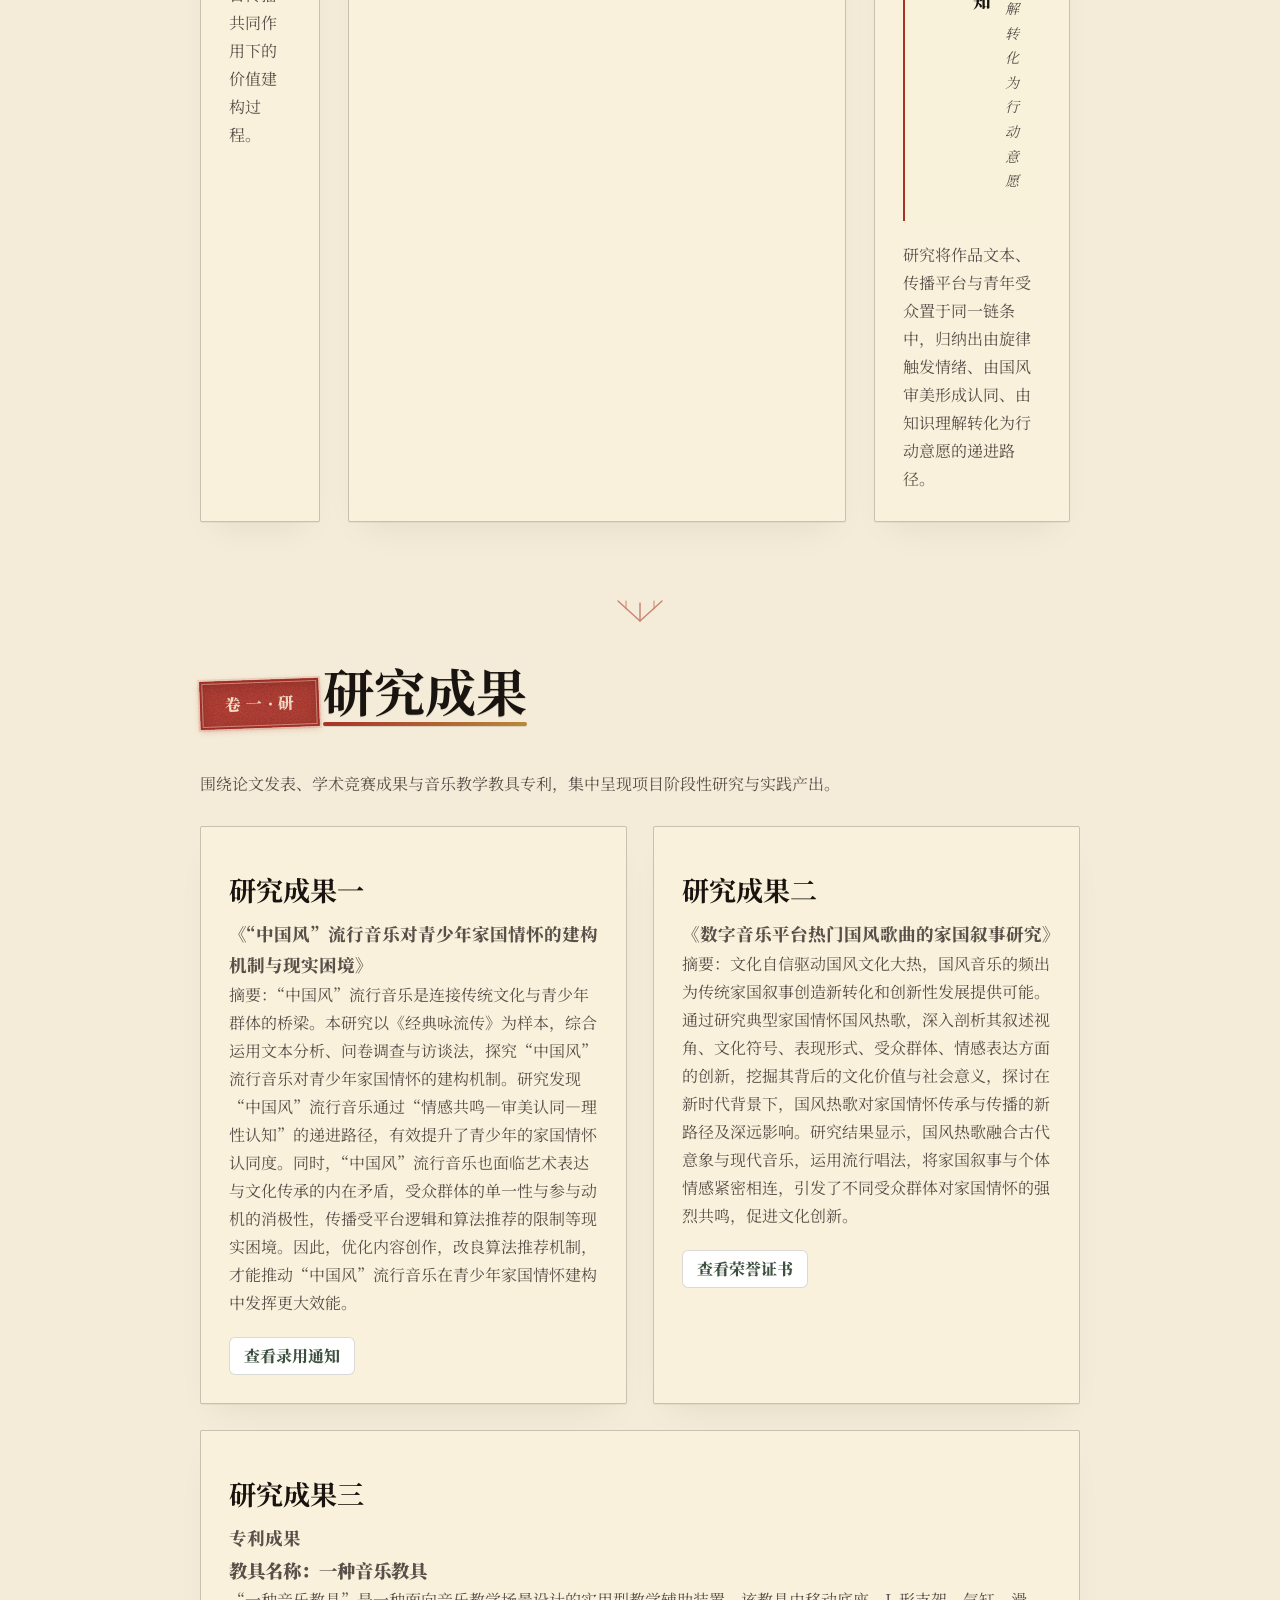
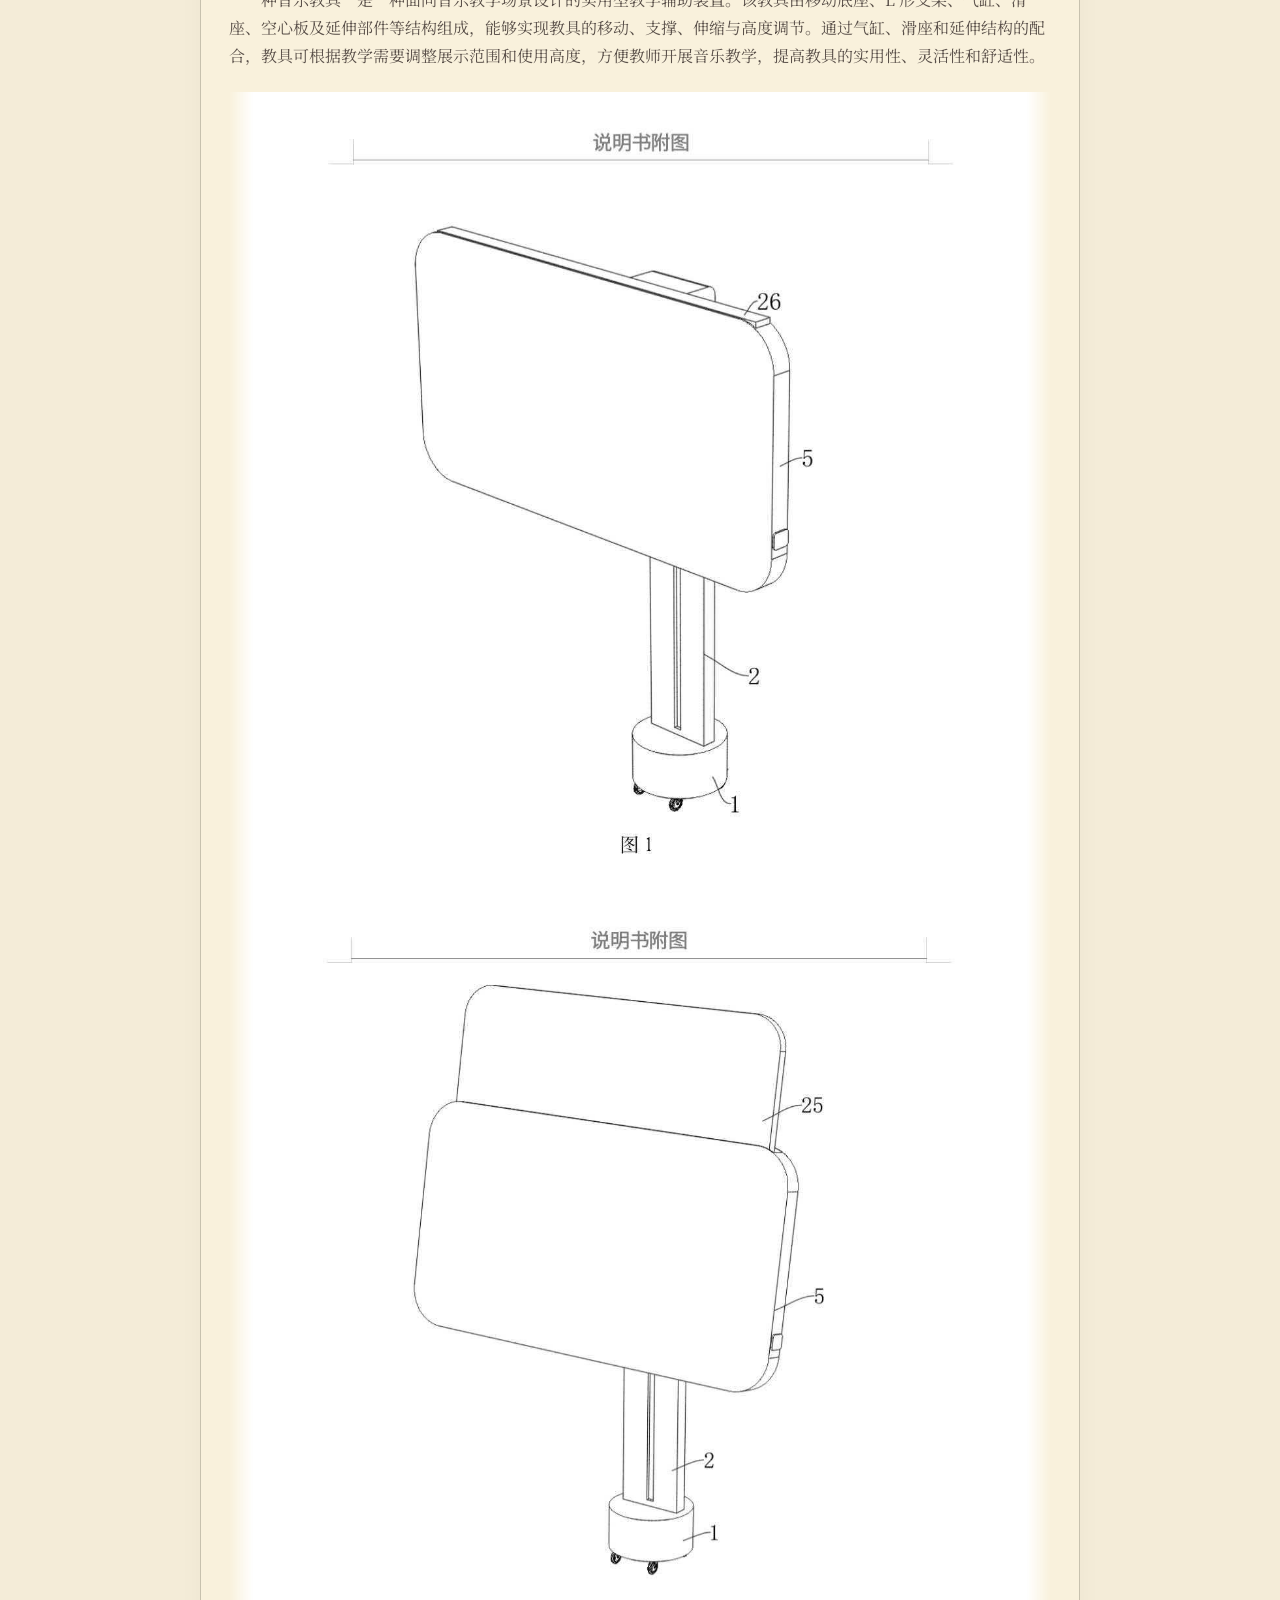
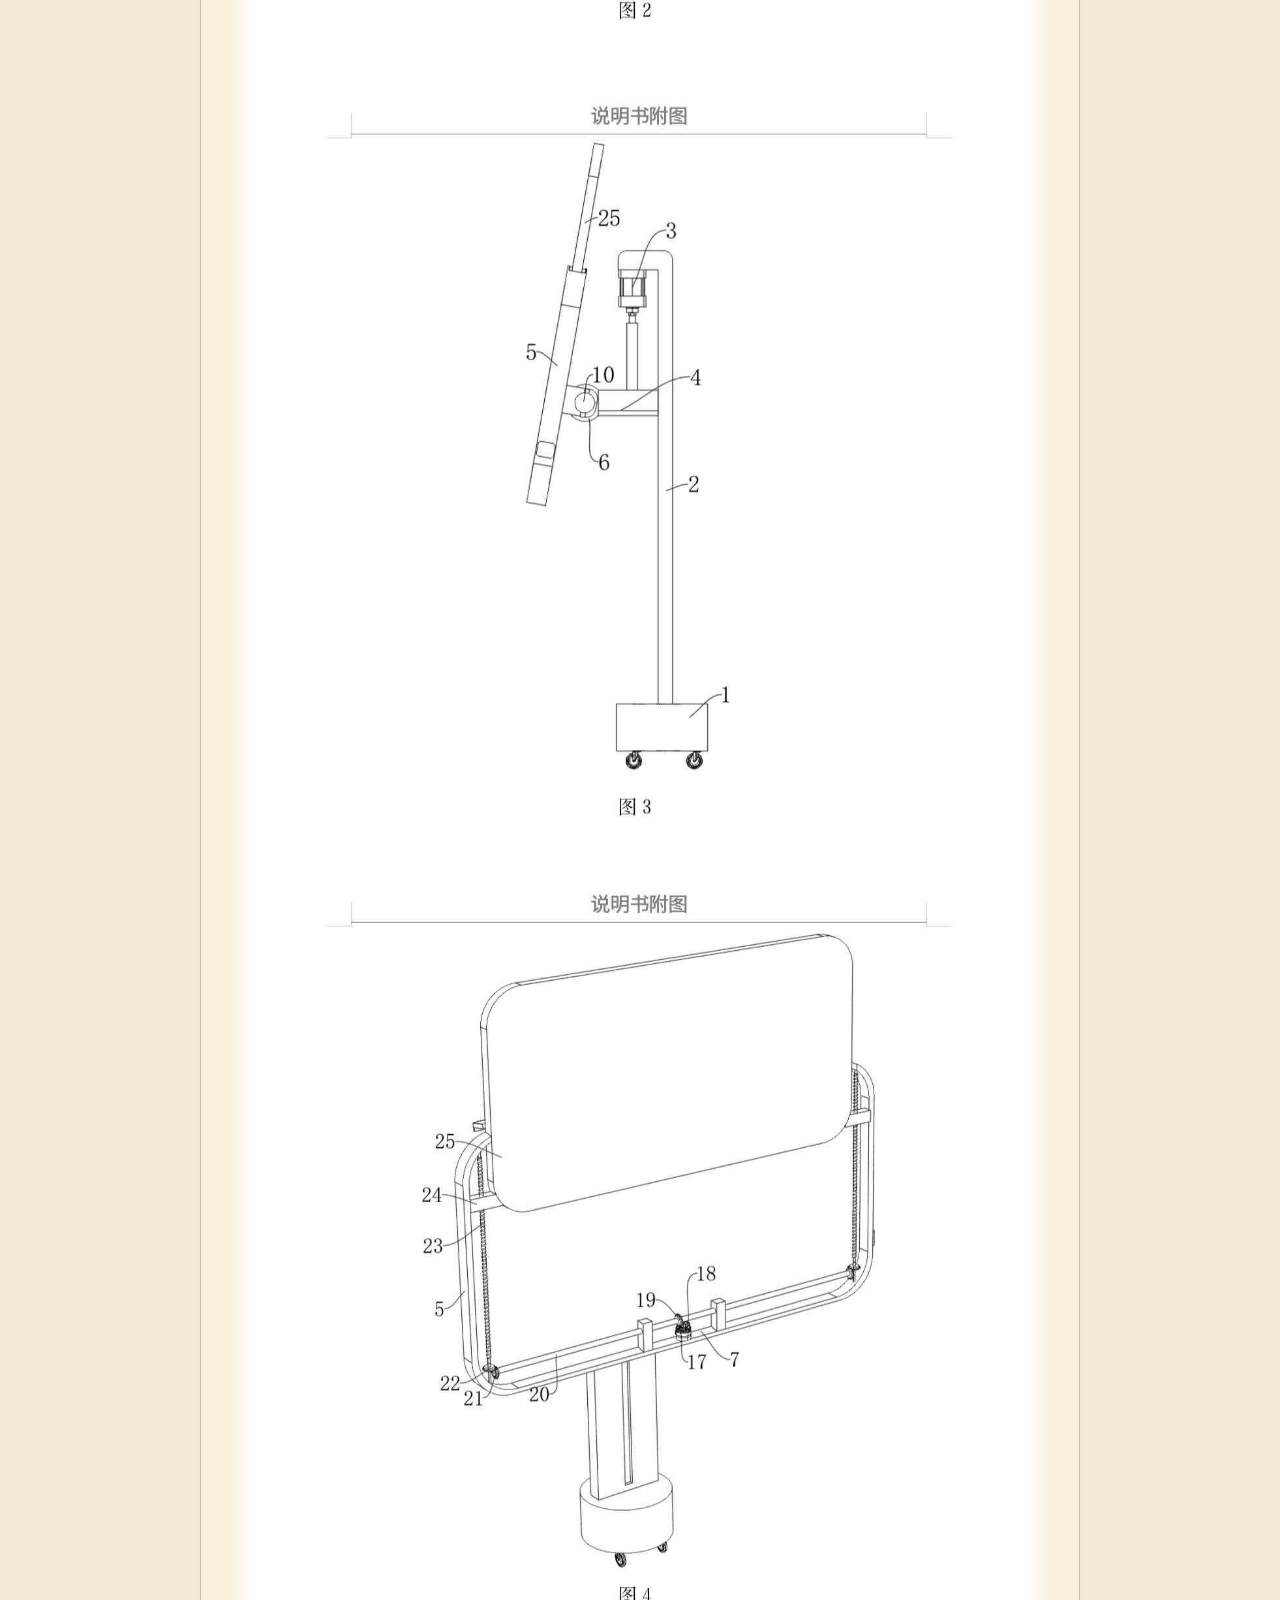
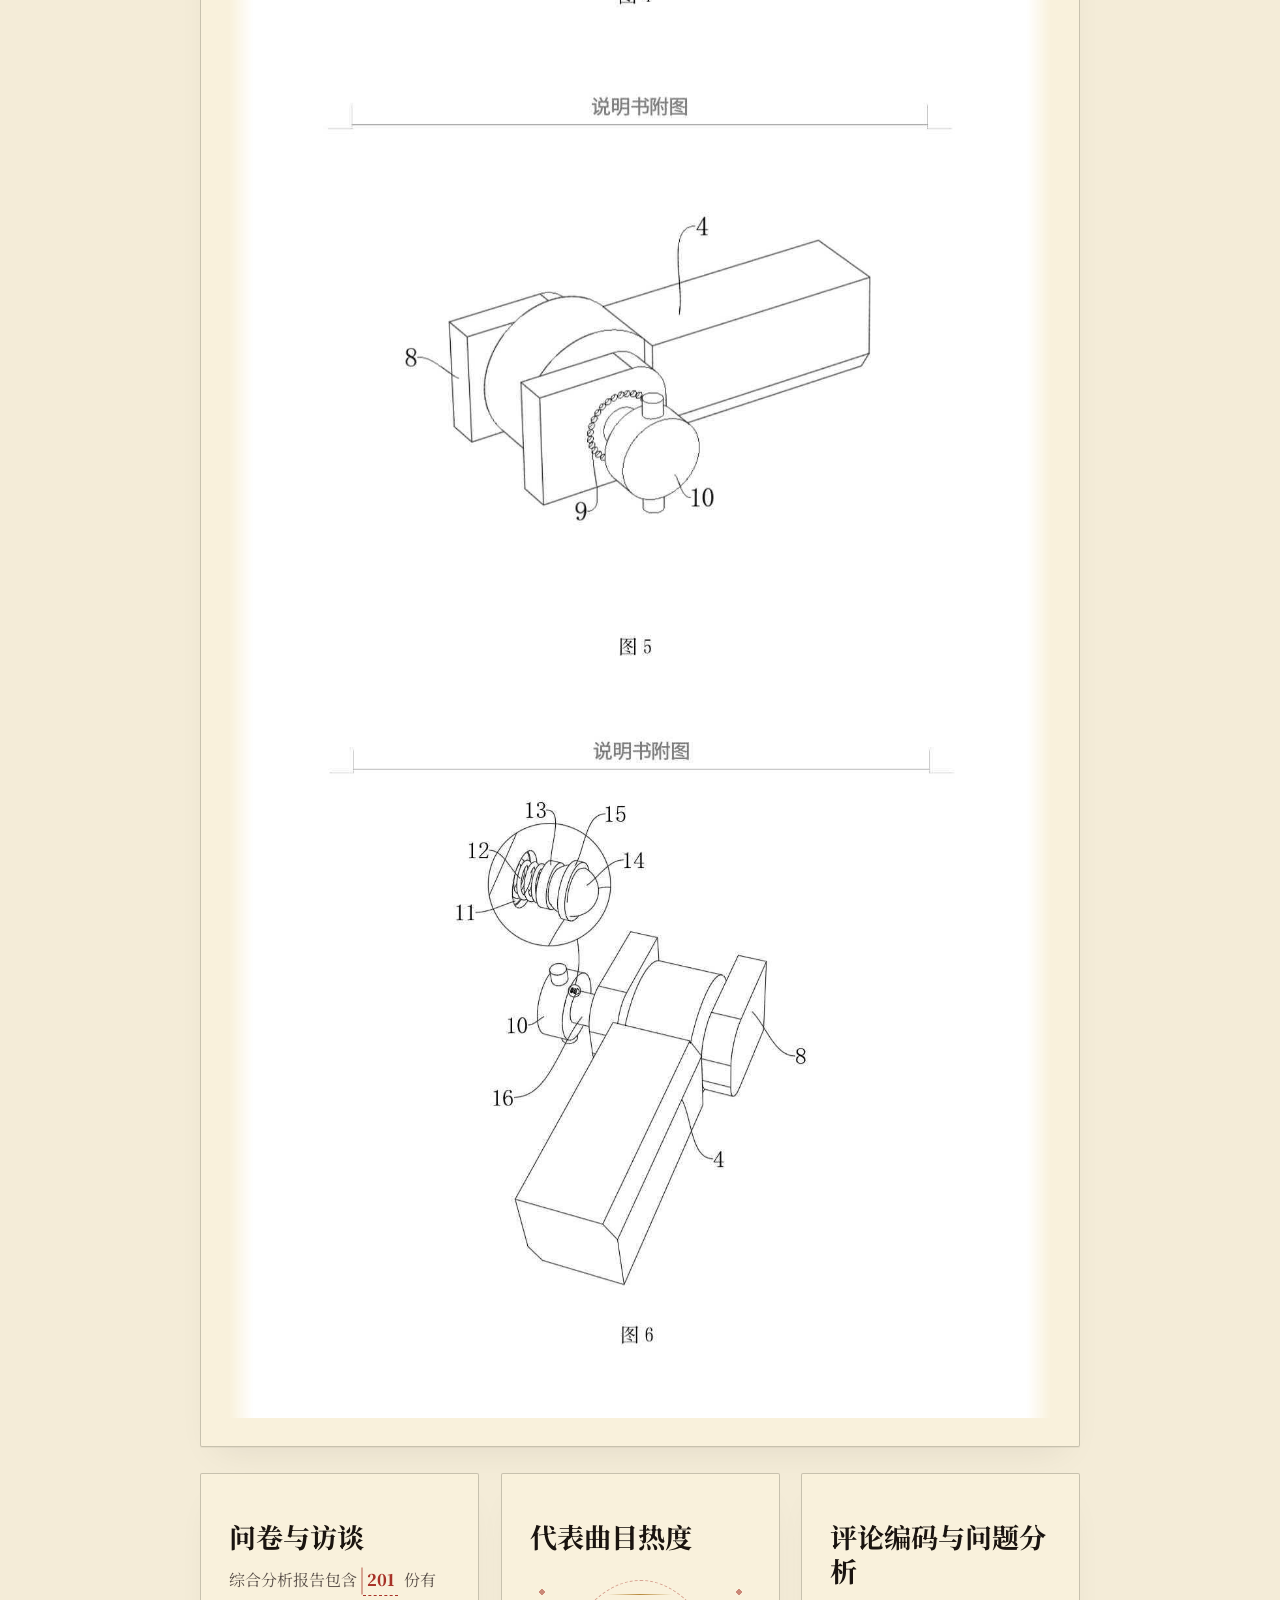
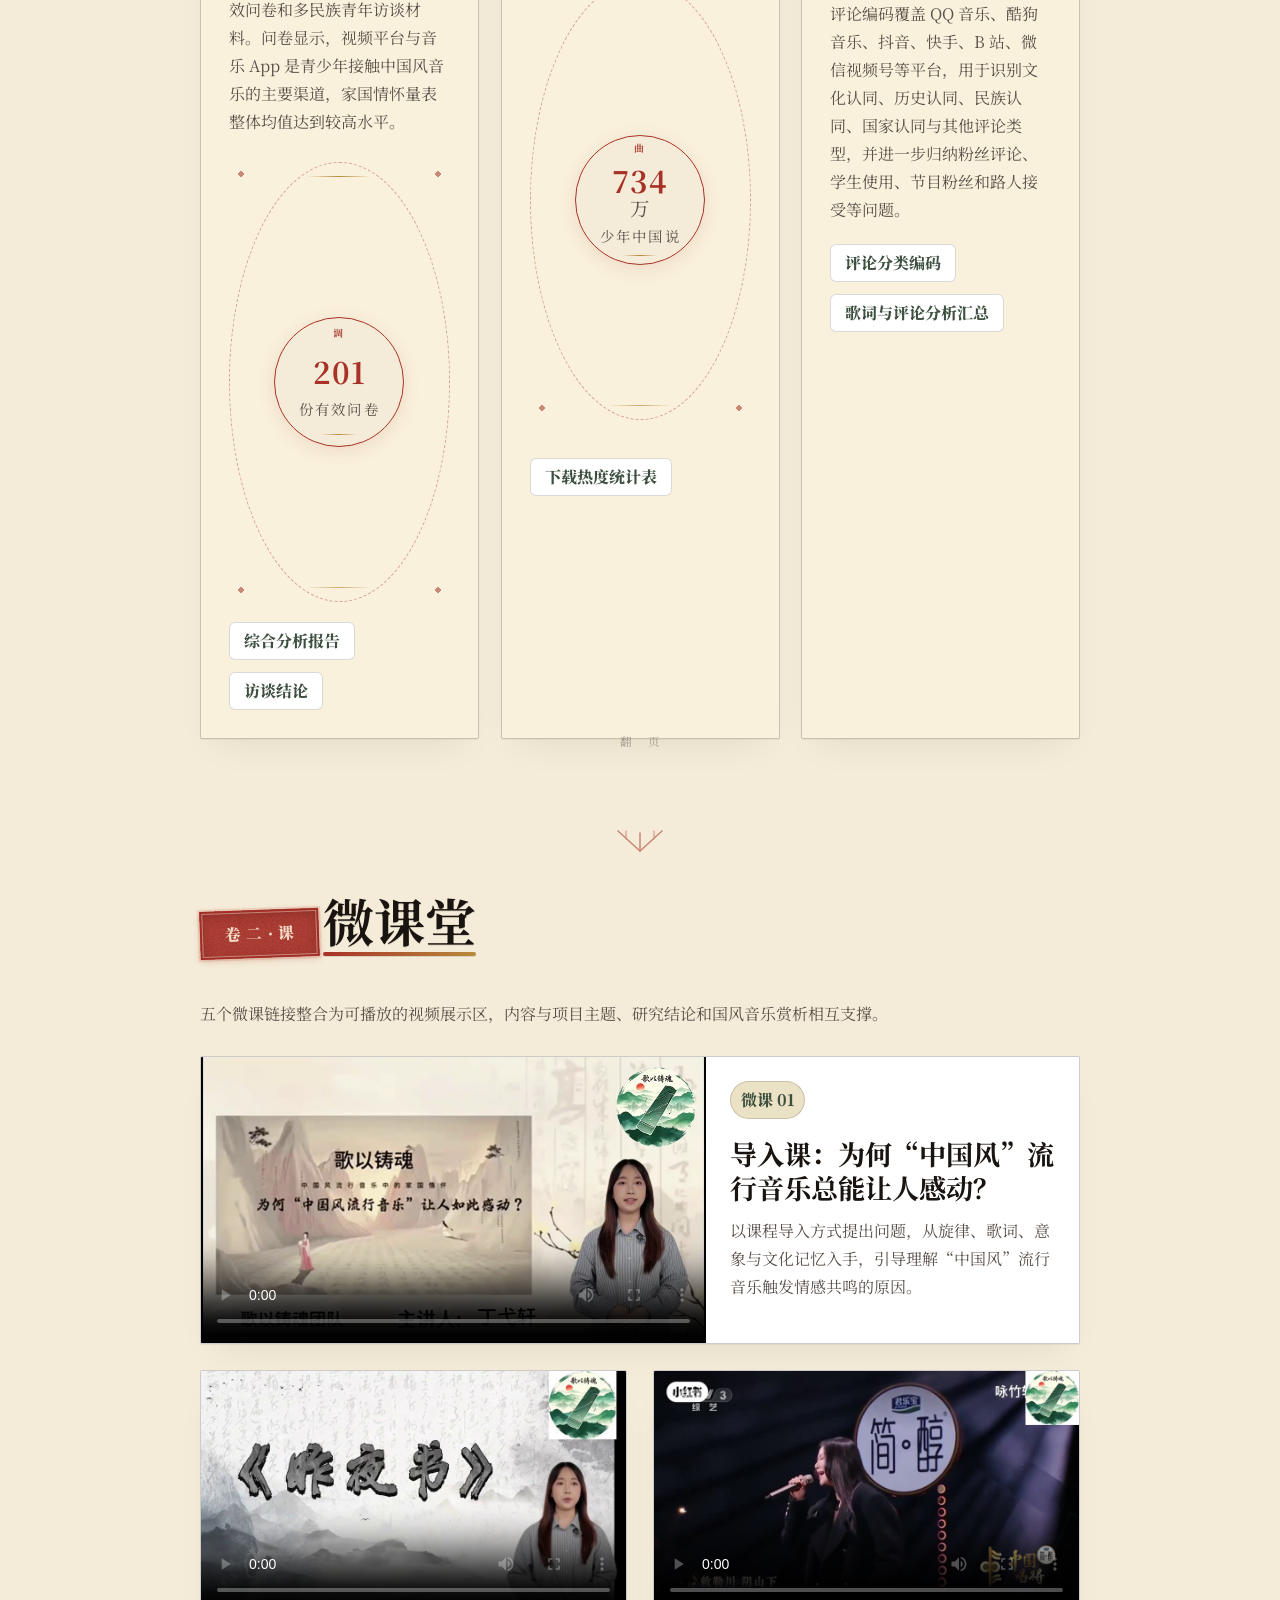
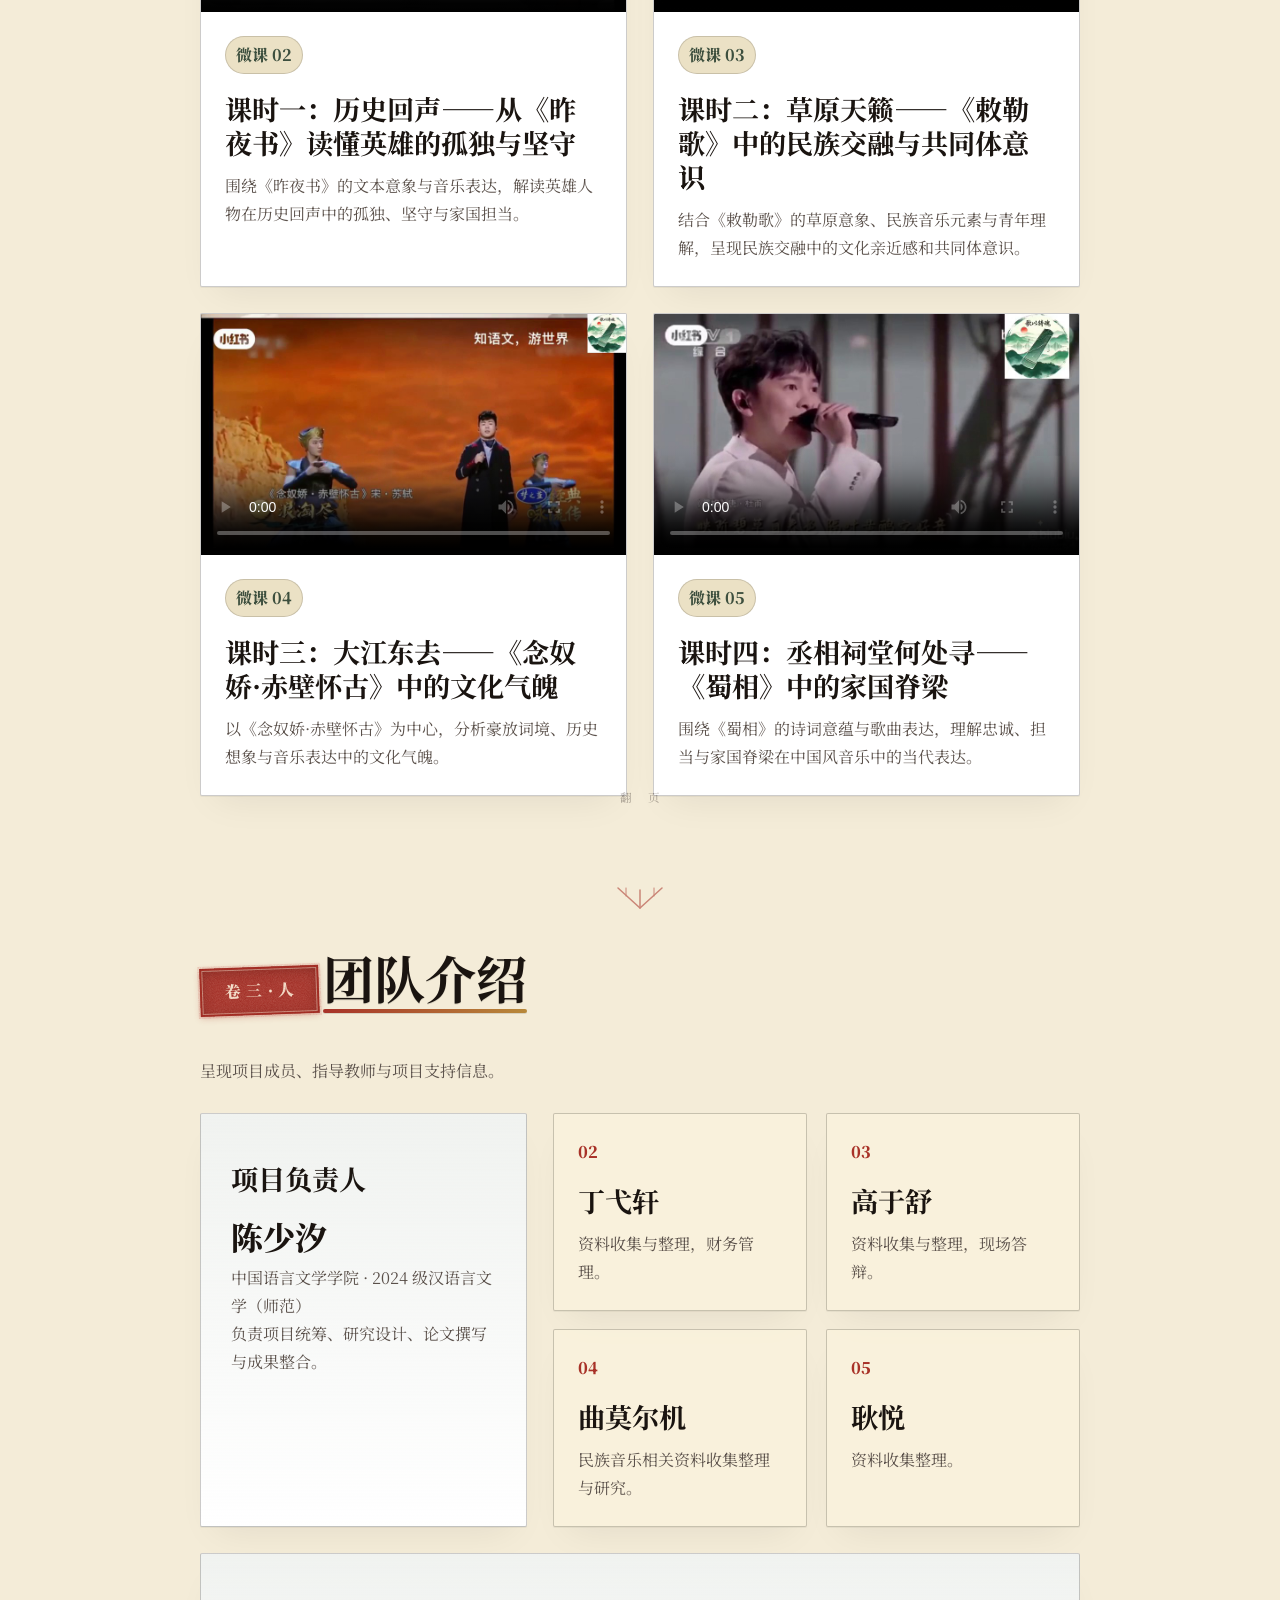
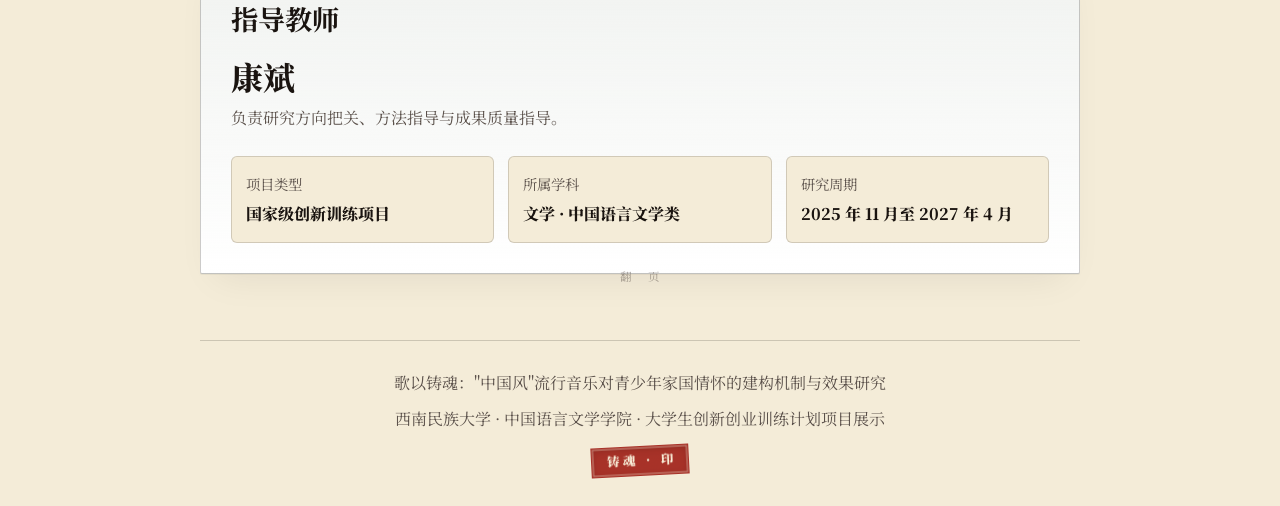
==== commit e4469418: "feat: 气泡图 v4 — 4 角小圆沿大圆内壁缓慢环绕（文字始终朝上）" ====
--- a/index.html
+++ b/index.html
@@ -8,7 +8,7 @@
   <link rel="preconnect" href="https://fonts.googleapis.com">
   <link rel="preconnect" href="https://fonts.gstatic.com" crossorigin>
   <link rel="stylesheet" href="https://fonts.googleapis.com/css2?family=LXGW+WenKai:wght@400;700&family=Ma+Shan+Zheng&family=Noto+Serif+SC:wght@400;700;900&display=swap" rel="stylesheet">
-  <link rel="stylesheet" href="css/style.css?v=10">
+  <link rel="stylesheet" href="css/style.css?v=17">
   <link rel="icon" href="data:image/svg+xml,%3Csvg xmlns='http://www.w3.org/2000/svg' viewBox='0 0 32 32'%3E%3Crect width='32' height='32' fill='%23b23a2c'/%3E%3Ctext x='16' y='22' text-anchor='middle' font-family='serif' font-size='18' font-weight='900' fill='%23fbfaf5'%3E歌%3C/text%3E%3C/svg%3E">
 </head>
 <body class="is-loading">
@@ -106,12 +106,21 @@
         <article class="sketch-card reveal">
           <span class="card-index">02</span>
           <h2>核心数据展示</h2>
-          <p class="data-prose">
-            本研究回收有效问卷 <span class="num-mark" data-count="201">201</span> 份，
-            系统梳理 <span class="num-mark" data-count="90" data-suffix="+">90+</span> 篇文献，
-            统计 <span class="num-mark" data-count="100" data-suffix="+">100+</span> 首代表曲目，
-            配套开发 <span class="num-mark" data-count="5">5</span> 节项目微课。
-          </p>
+          <div class="data-orbit" style="--orbit-dur:80s;--n:3">
+            <div class="data-core" data-eyebrow="核" style="--x:50%;--y:50%"><b>5</b><span>节项目微课</span></div>
+            <div class="data-orbit-track" aria-hidden="true">
+              <div class="data-static-pos" style="--i:0">
+                <div class="data-static-content"><b>201</b><span>份有效问卷</span></div>
+              </div>
+              <div class="data-static-pos" style="--i:1">
+                <div class="data-static-content"><b>90+</b><span>篇文献</span></div>
+              </div>
+              <div class="data-static-pos" style="--i:2">
+                <div class="data-static-content"><b>100+</b><span>首曲目</span></div>
+              </div>
+            </div>
+            <div class="data-orbit-frame" aria-hidden="true"></div>
+          </div>
         </article>
         <article class="sketch-card reveal">
           <span class="card-index">03</span>
@@ -196,11 +205,21 @@
           <p>
             综合分析报告包含 <span class="num-mark" data-count="201">201</span> 份有效问卷和多民族青年访谈材料。问卷显示，视频平台与音乐 App 是青少年接触中国风音乐的主要渠道，家国情怀量表整体均值达到较高水平。
           </p>
-          <p class="data-prose">
-            其中通过视频平台接触者占 <span class="num-mark" data-count="80.1" data-decimals="1" data-suffix="%">80.1%</span>，
-            通过音乐 App 接触者占 <span class="num-mark" data-count="77.61" data-decimals="2" data-suffix="%">77.61%</span>，
-            家国情怀量表整体均值达 <span class="num-mark" data-count="4.74" data-decimals="2">4.74</span>。
-          </p>
+          <div class="data-orbit" style="--orbit-dur:90s;--n:3">
+            <div class="data-core" data-eyebrow="调" style="--x:50%;--y:50%"><b>201</b><span>份有效问卷</span></div>
+            <div class="data-orbit-track" aria-hidden="true">
+              <div class="data-static-pos" style="--i:0">
+                <div class="data-static-content"><b>80.1<span class="unit">%</span></b><span>视频平台</span></div>
+              </div>
+              <div class="data-static-pos" style="--i:1">
+                <div class="data-static-content"><b>77.61<span class="unit">%</span></b><span>音乐 App</span></div>
+              </div>
+              <div class="data-static-pos" style="--i:2">
+                <div class="data-static-content"><b>4.74</b><span>家国情怀均值</span></div>
+              </div>
+            </div>
+            <div class="data-orbit-frame" aria-hidden="true"></div>
+          </div>
           <div class="link-row">
             <a href="assets/docs/survey-interview-report.docx" target="_blank" rel="noopener">综合分析报告</a>
             <a href="assets/docs/interview-conclusion.docx" target="_blank" rel="noopener">访谈结论</a>
@@ -209,12 +228,23 @@
 
         <article class="result-card reveal">
           <h3>代表曲目热度</h3>
-          <div class="bar-list" aria-label="代表曲目收藏量对比">
-            <div class="bar-row" style="--value:100"><span>少年中国说</span><b class="num-mark">734 万</b><i></i></div>
-            <div class="bar-row" style="--value:54"><span>竹石</span><b class="num-mark">400 万</b><i></i></div>
-            <div class="bar-row" style="--value:46"><span>真英雄</span><b class="num-mark">334 万</b><i></i></div>
-            <div class="bar-row" style="--value:30"><span>明日歌</span><b class="num-mark">220 万</b><i></i></div>
-            <div class="bar-row" style="--value:20"><span>将进酒</span><b class="num-mark">150 万</b><i></i></div>
+          <div class="data-orbit" style="--orbit-dur:100s;--n:4">
+            <div class="data-core" data-eyebrow="曲" style="--x:50%;--y:50%"><b>734<span class="unit">万</span></b><span>少年中国说</span></div>
+            <div class="data-orbit-track" aria-hidden="true">
+              <div class="data-static-pos" style="--i:0">
+                <div class="data-static-content"><b>400<span class="unit">万</span></b><span>竹石</span></div>
+              </div>
+              <div class="data-static-pos" style="--i:1">
+                <div class="data-static-content"><b>334<span class="unit">万</span></b><span>真英雄</span></div>
+              </div>
+              <div class="data-static-pos" style="--i:2">
+                <div class="data-static-content"><b>220<span class="unit">万</span></b><span>明日歌</span></div>
+              </div>
+              <div class="data-static-pos" style="--i:3">
+                <div class="data-static-content"><b>150<span class="unit">万</span></b><span>将进酒</span></div>
+              </div>
+            </div>
+            <div class="data-orbit-frame" aria-hidden="true"></div>
           </div>
           <a class="single-link" href="assets/data/song-popularity.xlsx" target="_blank" rel="noopener">下载热度统计表</a>
         </article>
@@ -378,6 +408,6 @@
     </div>
   </footer>
 
-  <script src="js/main.js?v=6"></script>
+  <script src="js/main.js?v=8"></script>
 </body>
 </html>
--- a/css/style.css
+++ b/css/style.css
@@ -712,31 +712,106 @@
 }
 
 .patent-gallery {
-  display: grid;
-  grid-template-columns: repeat(3, minmax(0, 1fr));
+  position: relative;
+  overflow: hidden;
+  margin-top: 22px;
+  /* 两端渐隐，强化无限循环的视觉 */
+  -webkit-mask-image: linear-gradient(to right, transparent 0, #000 3%, #000 97%, transparent 100%);
+          mask-image: linear-gradient(to right, transparent 0, #000 3%, #000 97%, transparent 100%);
+}
+
+.patent-track {
+  display: flex;
   gap: 14px;
-  margin-top: 22px;
-}
-
-.patent-gallery a {
+  width: max-content;
+  --scroll-dur: 42s;
+  animation: patentScroll var(--scroll-dur) linear infinite;
+}
+.patent-gallery:hover .patent-track {
+  --scroll-dur: 88s;
+}
+.patent-track.is-paused {
+  animation-play-state: paused;
+}
+
+.patent-track a {
+  flex: 0 0 220px;
   display: block;
   padding: 8px;
   border: 1px solid rgba(26, 20, 16, 0.16);
   border-radius: 6px;
   background: #fff;
-  transition: transform 160ms ease, box-shadow 160ms ease;
-}
-
-.patent-gallery a:hover {
-  transform: translateY(-2px);
-  box-shadow: 0 8px 20px rgba(26, 20, 16, 0.12);
-}
-
-.patent-gallery img {
+  transition: transform 220ms ease, box-shadow 220ms ease, border-color 220ms ease;
+}
+.patent-track a:hover {
+  transform: translateY(-3px);
+  box-shadow: 0 8px 22px rgba(26, 20, 16, 0.14);
+  border-color: var(--cinnabar);
+}
+
+.patent-track img {
   width: 100%;
   aspect-ratio: 1 / 1;
   object-fit: contain;
   background: #fff;
+}
+
+@keyframes patentScroll {
+  from { transform: translateX(0); }
+  to   { transform: translateX(-50%); }
+}
+
+/* ===== 专利图灯箱 ===== */
+.patent-lightbox {
+  position: fixed;
+  inset: 0;
+  z-index: 9999;
+  display: grid;
+  place-items: center;
+  padding: 28px;
+  background: rgba(26, 20, 16, 0.88);
+  cursor: zoom-out;
+  opacity: 0;
+  transition: opacity 260ms ease;
+}
+.patent-lightbox.is-open {
+  opacity: 1;
+}
+.patent-lightbox img {
+  max-width: 92vw;
+  max-height: 86vh;
+  object-fit: contain;
+  border: 1px solid rgba(184, 137, 58, 0.45);
+  background: var(--paper);
+  box-shadow: 0 16px 56px rgba(0, 0, 0, 0.55);
+  transform: scale(0.94);
+  transition: transform 380ms cubic-bezier(0.22, 1, 0.36, 1);
+  cursor: default;
+}
+.patent-lightbox.is-open img {
+  transform: scale(1);
+}
+.patent-lightbox-close {
+  position: absolute;
+  top: 18px;
+  right: 22px;
+  width: 42px;
+  height: 42px;
+  display: grid;
+  place-items: center;
+  background: transparent;
+  border: 1px solid rgba(250, 242, 221, 0.4);
+  border-radius: 50%;
+  color: var(--paper-rice);
+  font-family: "LXGW WenKai", "Noto Serif SC", serif;
+  font-size: 1.3rem;
+  line-height: 1;
+  cursor: pointer;
+  transition: background 180ms ease, border-color 180ms ease;
+}
+.patent-lightbox-close:hover {
+  background: rgba(250, 242, 221, 0.12);
+  border-color: rgba(250, 242, 221, 0.7);
 }
 
 .link-row {
@@ -1878,3 +1953,271 @@
     animation-duration: 1ms !important;
   }
 }
+
+/* ===== 数据气泡图 v2（参考气泡图：1 卫星圆周 + 多静态小圆散落大圆内）=====
+   朝向修复：track 不再自旋，satellite 自身 R(θ)·T + inner R(-θ) 抵消
+            → inner 相对世界恒为 R(0)，文字始终朝上
+   字号+艺术字：static b 1.45rem / core b 2rem (Ma Shan Zheng 毛笔) / satellite 0.95rem
+   减留白：4 角朱点 + 顶底金线 + padding 6→2
+================================================ */
+.data-orbit {
+  position: relative;
+  width: 440px;
+  max-width: 100%;
+  height: 440px;
+  margin: 26px auto 18px;
+  --orbit-dur: 44s;
+  --orbit-radius: 170px;
+  --sat-size: 80px;
+}
+/* 大圆 dashed 朱砂边 */
+.data-orbit::before {
+  content: "";
+  position: absolute;
+  inset: 0;
+  border: 1.5px dashed var(--cinnabar);
+  border-radius: 50%;
+  opacity: 0.42;
+  pointer-events: none;
+  z-index: 1;
+}
+/* 4 角朱砂小点 — 与 .eyebrow / .card-index 朱印同色 */
+.data-orbit::after {
+  content: "";
+  position: absolute;
+  inset: 0;
+  pointer-events: none;
+  background:
+    radial-gradient(circle 3.5px at 12px 12px, var(--cinnabar) 0 78%, transparent 80%),
+    radial-gradient(circle 3.5px at calc(100% - 12px) 12px, var(--cinnabar) 0 78%, transparent 80%),
+    radial-gradient(circle 3.5px at 12px calc(100% - 12px), var(--cinnabar) 0 78%, transparent 80%),
+    radial-gradient(circle 3.5px at calc(100% - 12px) calc(100% - 12px), var(--cinnabar) 0 78%, transparent 80%);
+  opacity: 0.55;
+  z-index: 4;
+  mix-blend-mode: multiply;
+}
+/* 顶/底古金细线题款 */
+.data-orbit .data-orbit-frame {
+  position: absolute;
+  inset: 14px 0;
+  pointer-events: none;
+  z-index: 4;
+}
+.data-orbit .data-orbit-frame::before,
+.data-orbit .data-orbit-frame::after {
+  content: "";
+  position: absolute;
+  left: 50%;
+  width: 64px;
+  height: 1px;
+  background: linear-gradient(90deg, transparent, var(--gold) 50%, transparent);
+  transform: translateX(-50%);
+}
+.data-orbit .data-orbit-frame::before { top: 0; }
+.data-orbit .data-orbit-frame::after  { bottom: 0; opacity: 0.7; }
+
+/* 静态小圆与核心圆基础 */
+.data-orbit .data-static,
+.data-orbit .data-core {
+  position: absolute;
+  display: grid;
+  place-items: center;
+  border-radius: 50%;
+  text-align: center;
+  transform: translate(-50%, -50%);
+  transition: transform 280ms cubic-bezier(0.22, 1, 0.36, 1),
+              box-shadow 280ms ease,
+              border-color 280ms ease;
+  z-index: 2;
+}
+.data-orbit .data-static {
+  width: 102px; height: 102px;
+  padding: 2px;
+  border: 1px dashed rgba(26, 20, 16, 0.34);
+  background: rgba(244, 236, 216, 0.5);  /* 0.78→0.5：减少遮挡 core 文字 */
+  z-index: 1;  /* 2→1：在 core 之下，避免 AABB 重叠区遮挡 core 文字 */
+}
+.data-orbit .data-static:hover {
+  transform: translate(-50%, -50%) scale(1.05);
+  box-shadow: 0 4px 14px rgba(26, 20, 16, 0.1);
+  border-color: var(--cinnabar);
+}
+.data-orbit .data-core {
+  width: 130px; height: 130px;
+  padding: 2px;
+  border: 1.5px solid var(--cinnabar);
+  background: var(--paper);
+  box-shadow: 0 4px 18px rgba(168, 50, 40, 0.12);
+}
+/* --x/--y 定位（translate 已补偿） */
+.data-orbit [style*="--x"] {
+  left: var(--x, 50%);
+  top: var(--y, 50%);
+}
+/* 数字与标签：Noto Serif SC 思源宋体（碑刻/古籍统计感）*/
+.data-orbit .data-static b,
+.data-orbit .data-core b {
+  display: block;
+  font-family: "Noto Serif SC", "LXGW WenKai", "FZ清刻本悦宋", "Source Han Serif SC", "STZhongsong", "STSong", SimSun, serif;
+  font-size: 1.6rem;            /* ↑ from 1.45rem（D-② 紧凑） */
+  font-weight: 700;             /* 宋体 700 而非 900 */
+  color: var(--ink);
+  line-height: 1;
+  font-variant-numeric: tabular-nums;
+  letter-spacing: 0.02em;
+}
+.data-orbit .data-static b .unit,
+.data-orbit .data-core b .unit {
+  font-size: 0.66em;
+  margin-left: 2px;
+  color: var(--ink-soft);
+  font-weight: 400;             /* 单位用宋体 400，与数字 700 形成次级节奏 */
+  font-family: "Noto Serif SC", "LXGW WenKai", serif;
+}
+.data-orbit .data-core b {
+  font-size: 1.85rem;           /* ↓ from 2rem（毛笔已去，宋体小一点更协调）*/
+  color: var(--cinnabar);
+  letter-spacing: 0.04em;
+}
+.data-orbit .data-static span,
+.data-orbit .data-core span {
+  display: block;
+  margin-top: 2px;              /* D-② 紧凑 ↓ from 4px */
+  font-size: 0.88rem;           /* ↑ from 0.82rem */
+  color: var(--ink-soft);
+  letter-spacing: 0.08em;       /* ↓ from 0.14em，更紧凑 */
+  line-height: 1.2;
+  font-family: "Noto Serif SC", "LXGW WenKai", "FZ清刻本悦宋", "Source Han Serif SC", "STZhongsong", "STSong", SimSun, serif;
+}
+.data-orbit .data-core span { font-size: 0.9rem; letter-spacing: 0.16em; }
+
+/* ===== 内部装饰 D-① ===== */
+/* .data-core 顶部 mini .eyebrow 卷首题（无 SVG 噪点，简版）*/
+.data-orbit .data-core::before {
+  content: attr(data-eyebrow);
+  font-family: "LXGW WenKai", "Noto Serif SC", serif;
+  font-size: 0.62rem;
+  color: var(--cinnabar);
+  letter-spacing: 0.32em;
+  font-weight: 700;
+  margin-bottom: 4px;
+  opacity: 0.85;
+}
+/* .data-core 数字下方古金细线（仿 .num-mark 批注）*/
+.data-orbit .data-core::after {
+  content: "";
+  display: block;
+  width: 36px;
+  height: 1px;
+  margin: 6px auto 4px;
+  background: linear-gradient(90deg, transparent, var(--gold) 50%, transparent);
+}
+/* .data-static 数字上方 4×4 朱砂方块 */
+.data-orbit .data-static::before {
+  content: "";
+  display: block;
+  width: 4px;
+  height: 4px;
+  margin: 0 auto 4px;
+  background: var(--cinnabar);
+  opacity: 0.75;
+}
+
+/* ===== v4：4 角非红边小圆沿大圆内壁缓慢环绕运动（文字始终朝上）=====
+   双层嵌套：outer .data-static-pos 沿圆周 R(θ)·T(0,-r)
+             inner .data-static-content 反向 R(-θ) 抵消 → 文字朝上
+   动画：单一 keyframe data-orbit-pos，N 个小圆用 --i + --n 错开起始
+============================================================= */
+.data-orbit-track {
+  position: absolute;
+  inset: 0;
+  border-radius: 50%;
+  pointer-events: none;
+  z-index: 1;  /* 在 core (z:2) 之下 */
+}
+.data-orbit .data-static-pos {
+  position: absolute;
+  top: 50%;
+  left: 50%;
+  width: 102px;
+  height: 102px;
+  margin: -51px 0 0 -51px;
+  animation: data-orbit-pos var(--orbit-dur, 80s) linear infinite;
+  animation-delay: calc(var(--i, 0) * (var(--orbit-dur, 80s) / var(--n, 4)) * -1);
+  z-index: 1;
+}
+.data-orbit .data-static-content {
+  display: grid;
+  place-items: center;
+  width: 100%;
+  height: 100%;
+  border-radius: 50%;
+  border: 1px dashed rgba(26, 20, 16, 0.34);
+  background: rgba(244, 236, 216, 0.5);
+  text-align: center;
+  padding: 2px;
+  animation: data-counter-spin var(--orbit-dur, 80s) linear infinite;
+  animation-delay: calc(var(--i, 0) * (var(--orbit-dur, 80s) / var(--n, 4)) * -1);
+  transform-origin: 50% 50%;
+}
+.data-orbit .data-static-content::before {
+  content: "";
+  display: block;
+  width: 4px;
+  height: 4px;
+  margin: 0 auto 4px;
+  background: var(--cinnabar);
+  opacity: 0.75;
+}
+.data-orbit .data-static-content b,
+.data-orbit .data-static-content span {
+  display: block;
+  font-family: "Noto Serif SC", "LXGW WenKai", "FZ清刻本悦宋", "Source Han Serif SC", "STZhongsong", "STSong", SimSun, serif;
+}
+.data-orbit .data-static-content b {
+  font-size: 1.6rem;
+  font-weight: 700;
+  color: var(--ink);
+  line-height: 1;
+  font-variant-numeric: tabular-nums;
+  letter-spacing: 0.02em;
+}
+.data-orbit .data-static-content b .unit {
+  font-size: 0.66em;
+  margin-left: 2px;
+  color: var(--ink-soft);
+  font-weight: 400;
+}
+.data-orbit .data-static-content span {
+  margin-top: 2px;
+  font-size: 0.88rem;
+  color: var(--ink-soft);
+  letter-spacing: 0.08em;
+  line-height: 1.2;
+}
+@keyframes data-orbit-pos {
+  from { transform: rotate(0deg) translateY(calc(-1 * var(--orbit-radius, 150px))); }
+  to   { transform: rotate(360deg) translateY(calc(-1 * var(--orbit-radius, 150px))); }
+}
+@keyframes data-counter-spin {
+  from { transform: rotate(0deg); }
+  to   { transform: rotate(-360deg); }
+}
+
+@media (max-width: 520px) {
+  .data-orbit { width: 340px; height: 340px; }
+  .data-orbit .data-static { width: 76px; height: 76px; }
+  .data-orbit .data-core   { width: 100px; height: 100px; }
+  .data-orbit .data-static b { font-size: 1.15rem; }
+  .data-orbit .data-core b   { font-size: 1.45rem; }
+  .data-orbit .data-static span,
+  .data-orbit .data-core span { font-size: 0.72rem; }
+  .data-orbit .data-core span { font-size: 0.74rem; }
+  .data-orbit .data-static[style*="--x:22%"] { --x: 24%; }
+  .data-orbit .data-static[style*="--x:78%"] { --x: 76%; }
+  .data-orbit .data-static[style*="--x:24%"] { --x: 26%; }
+  /* 移动端 mini .eyebrow 字号缩小 */
+  .data-orbit .data-core::before { font-size: 0.54rem; letter-spacing: 0.28em; }
+  .data-orbit .data-core::after { width: 28px; margin: 4px auto 2px; }
+  .data-orbit .data-static::before { margin: 0 auto 2px; }
+}
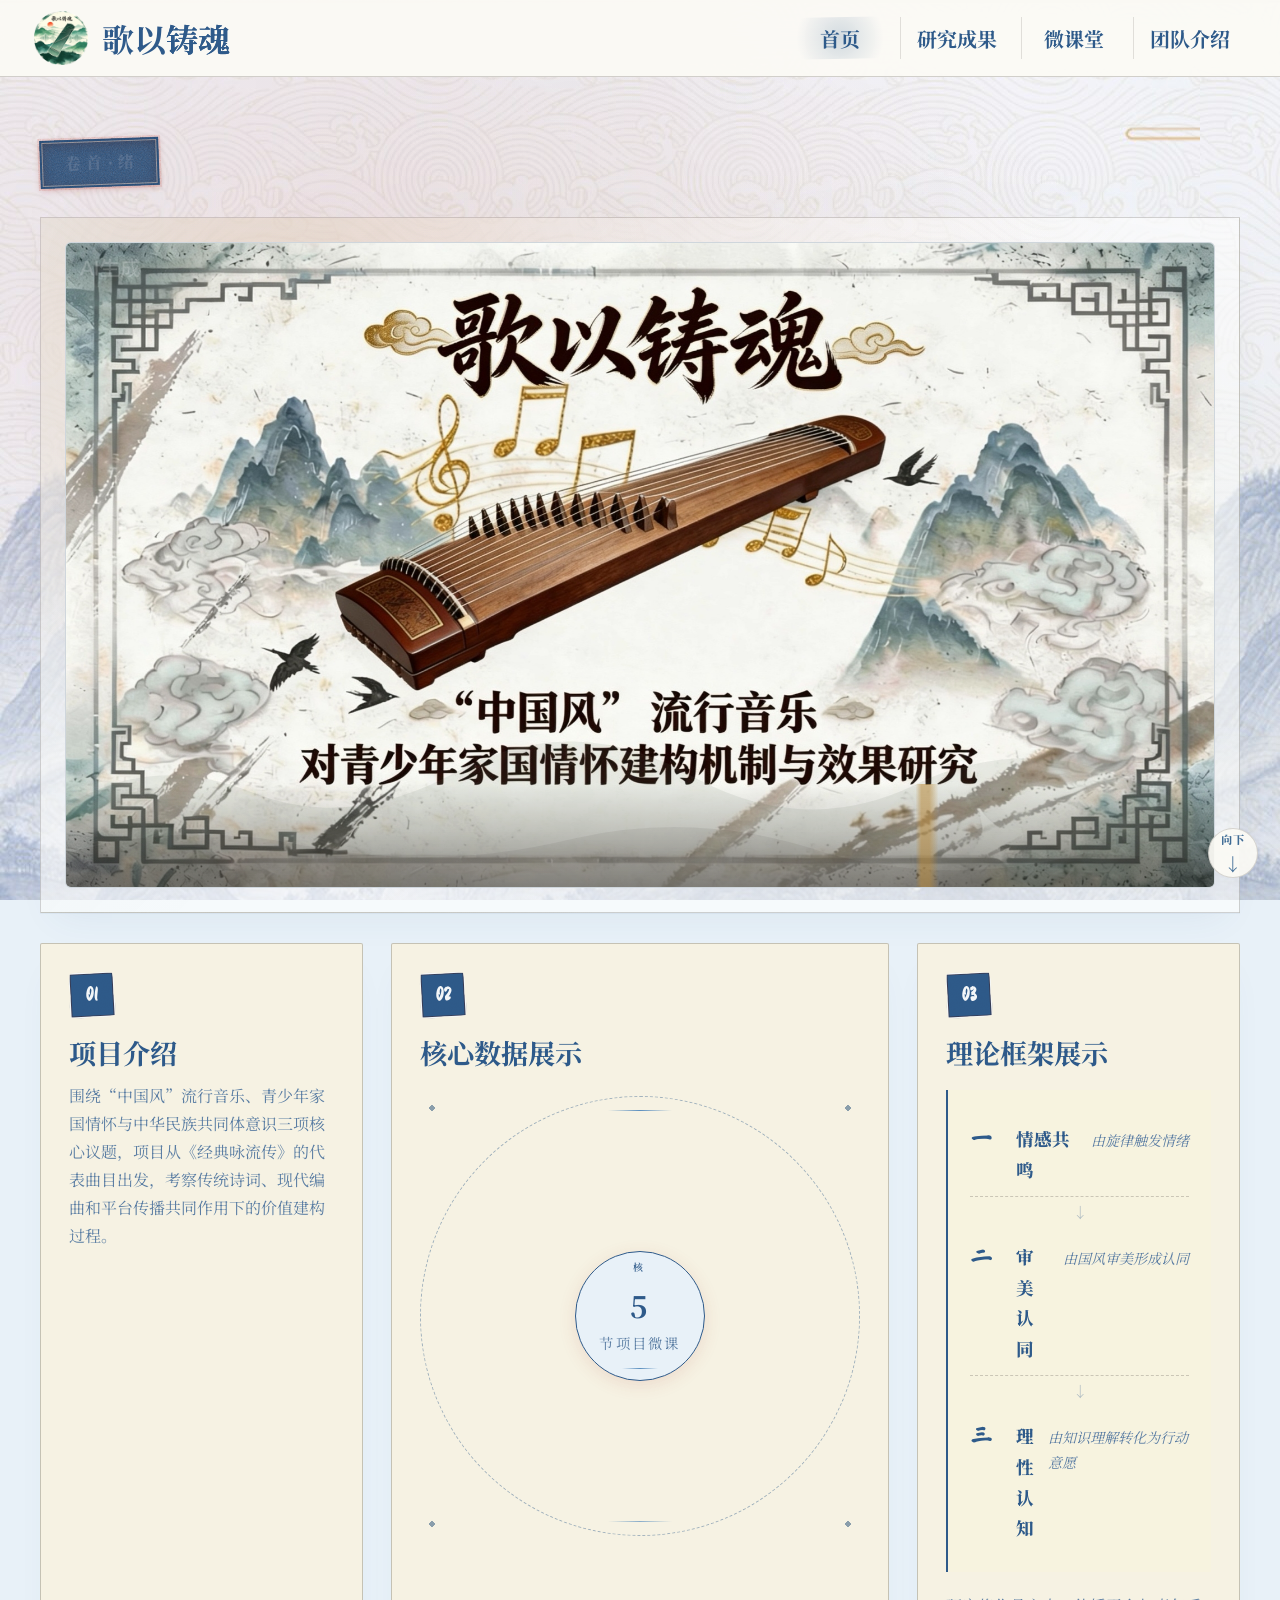
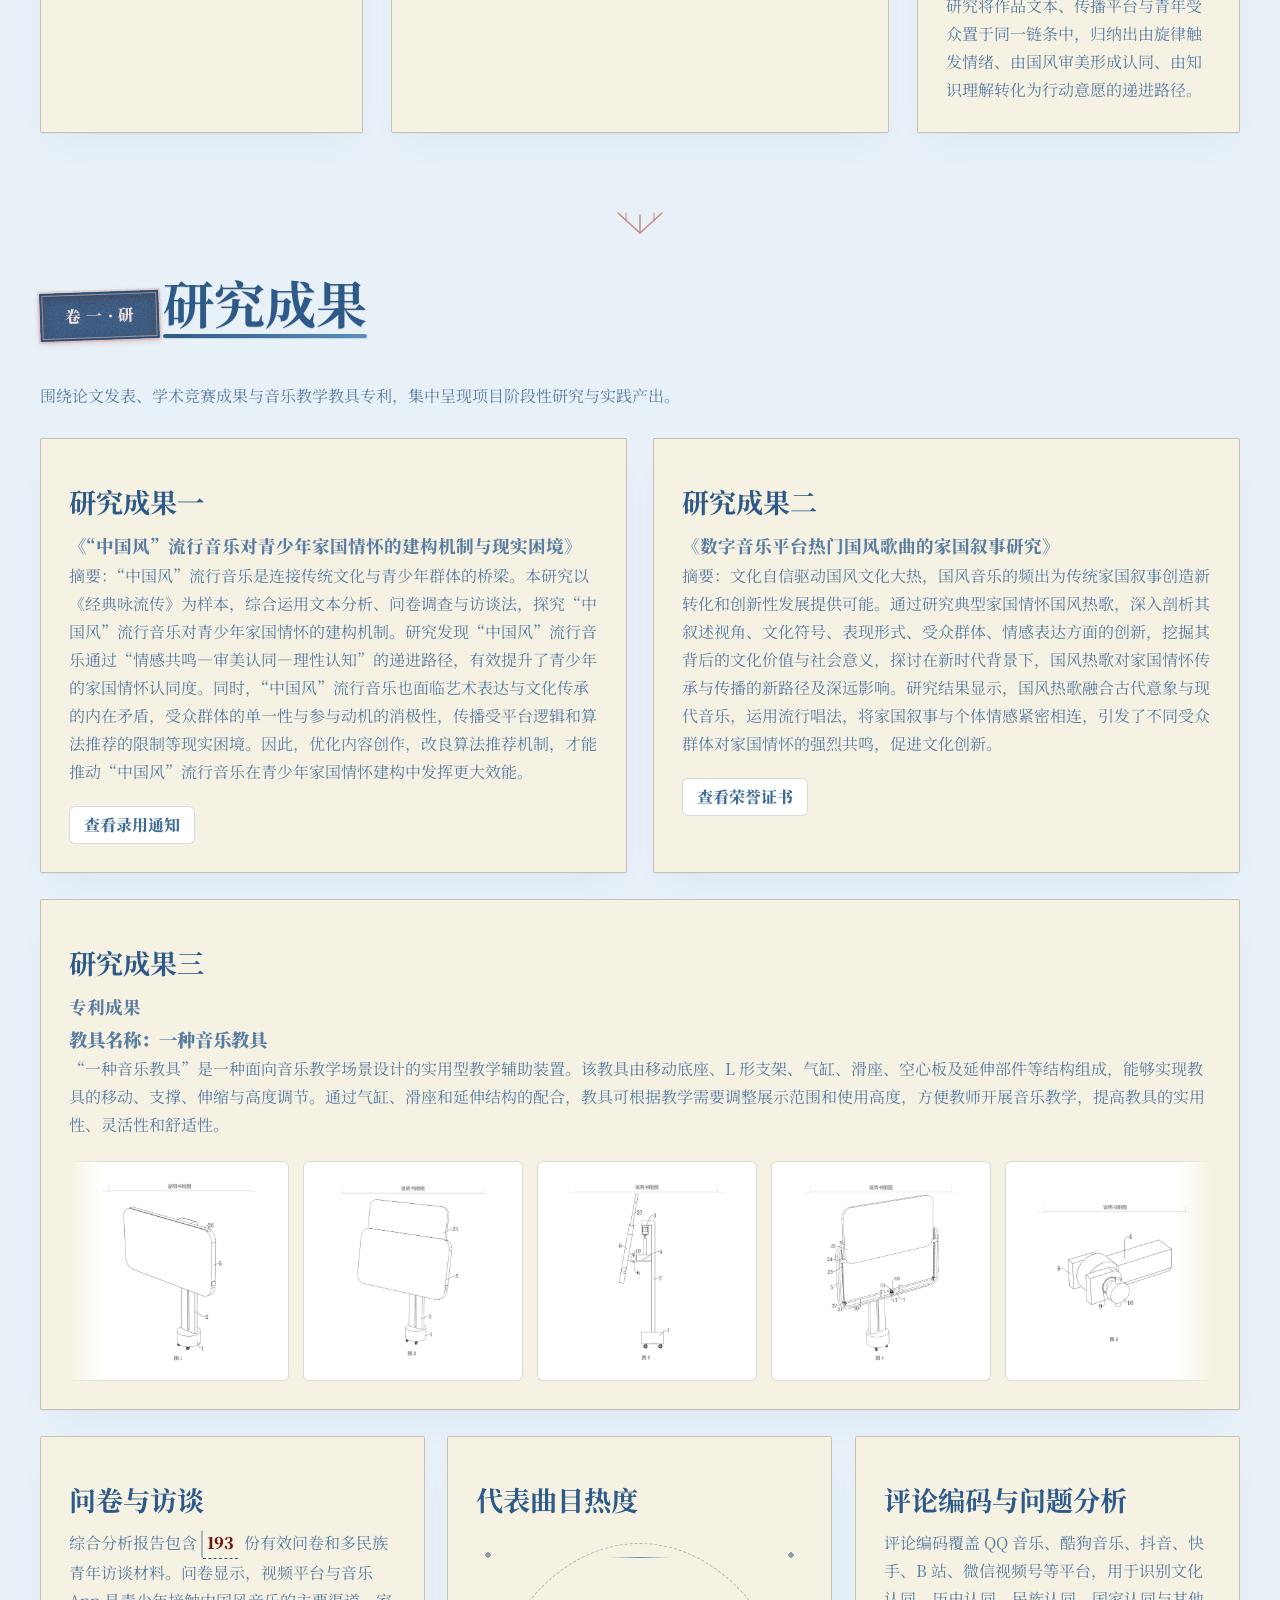
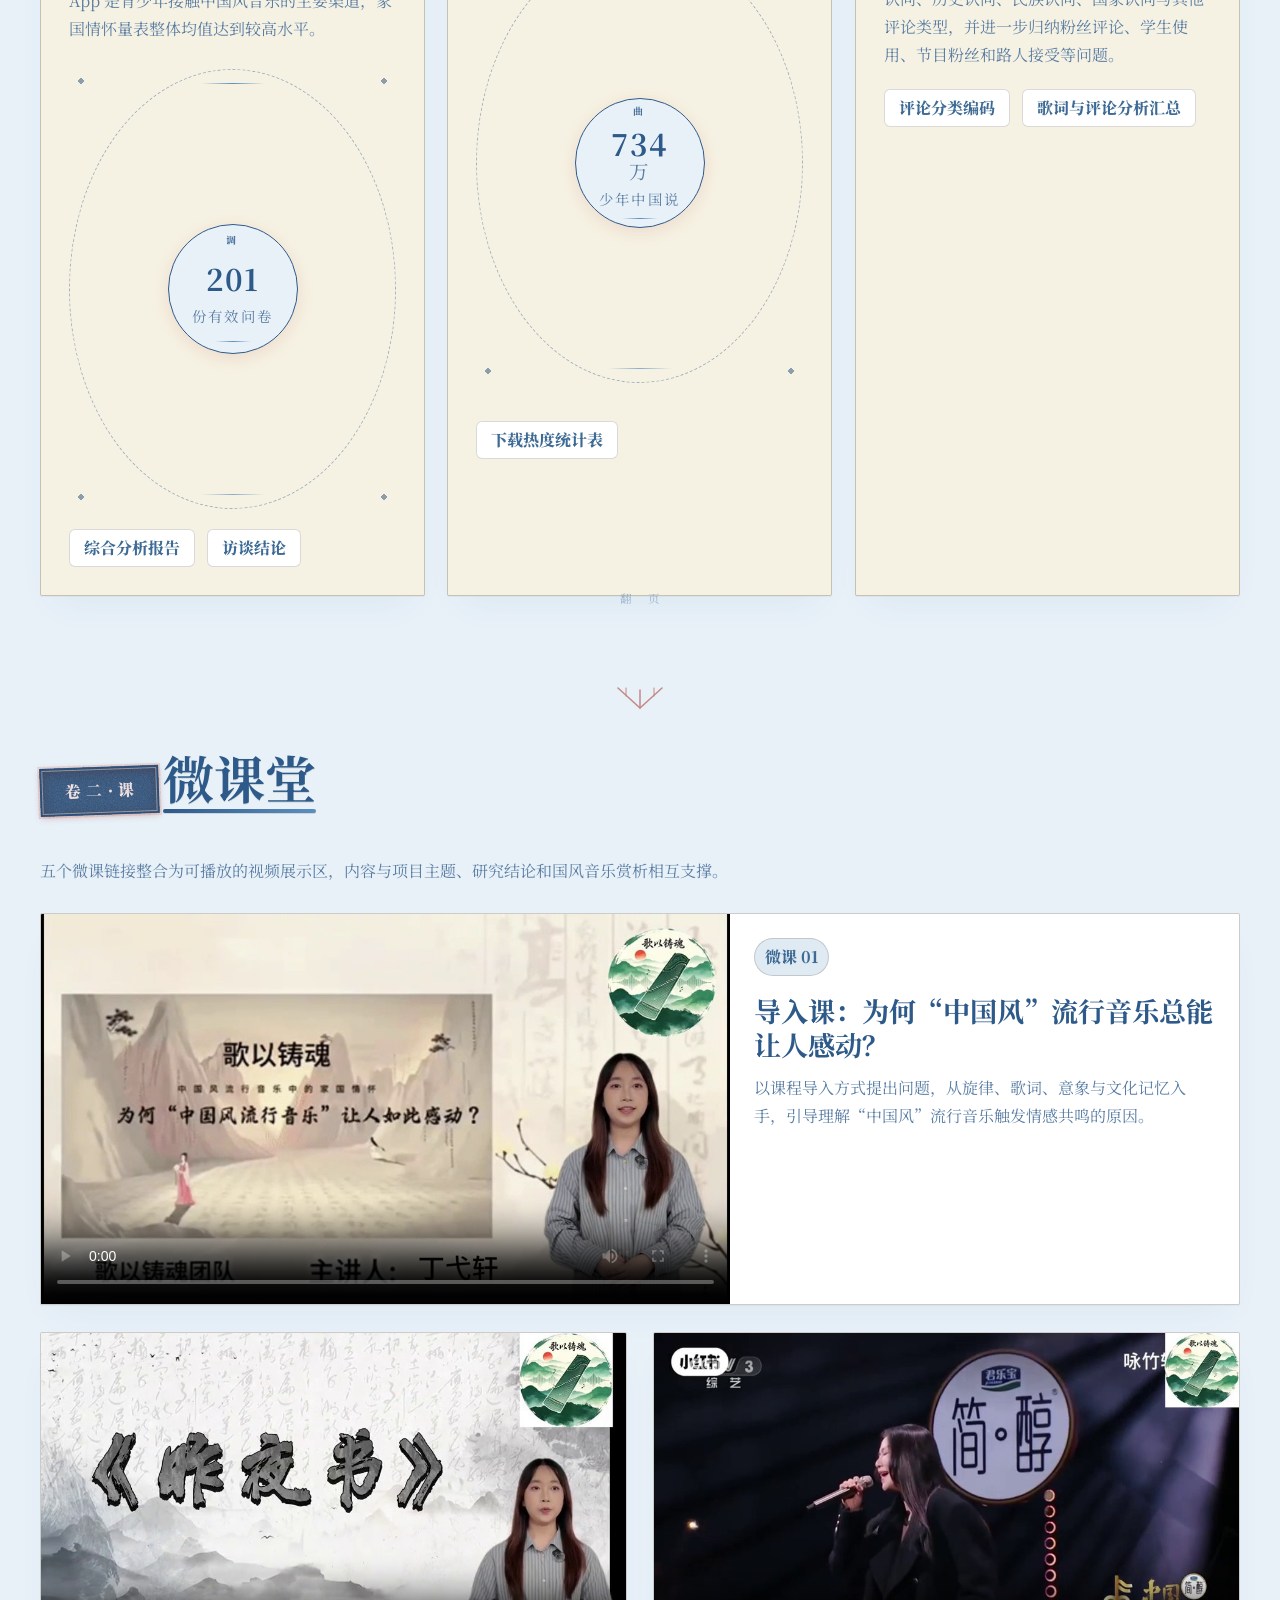
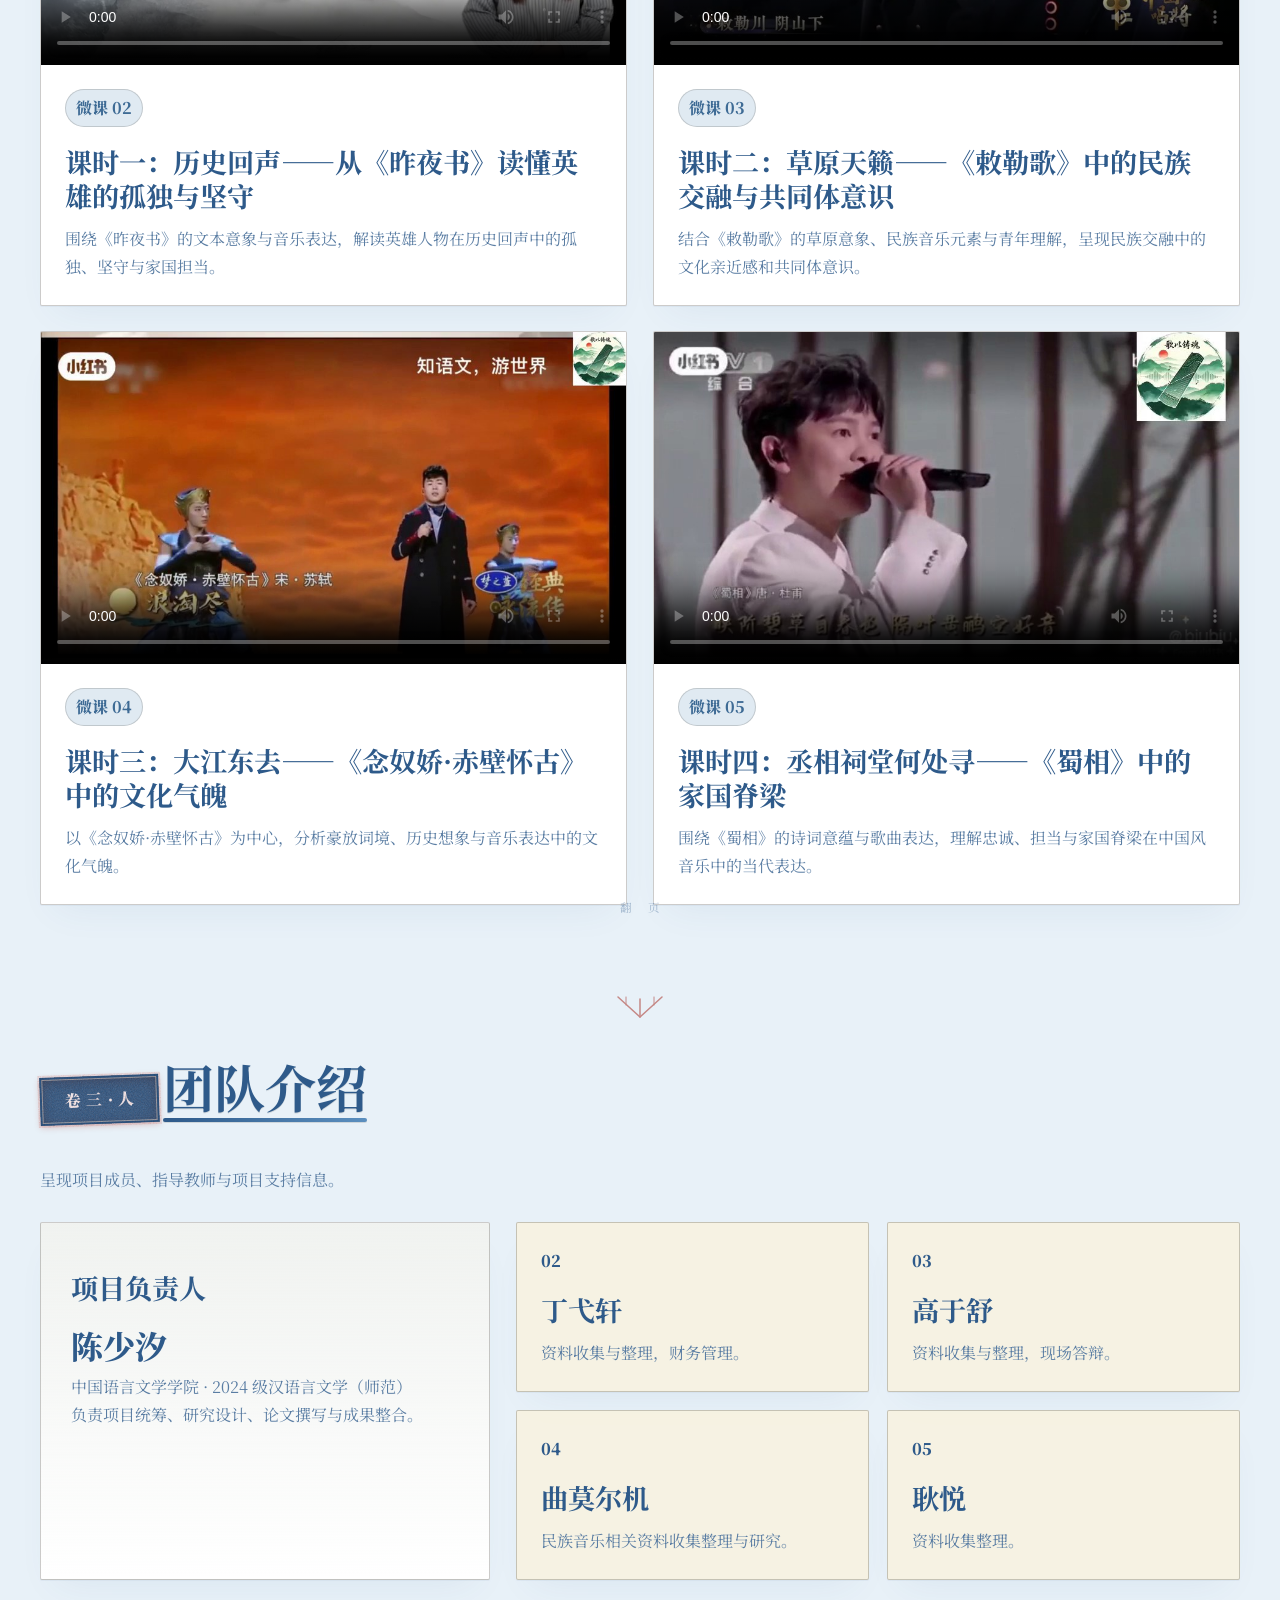
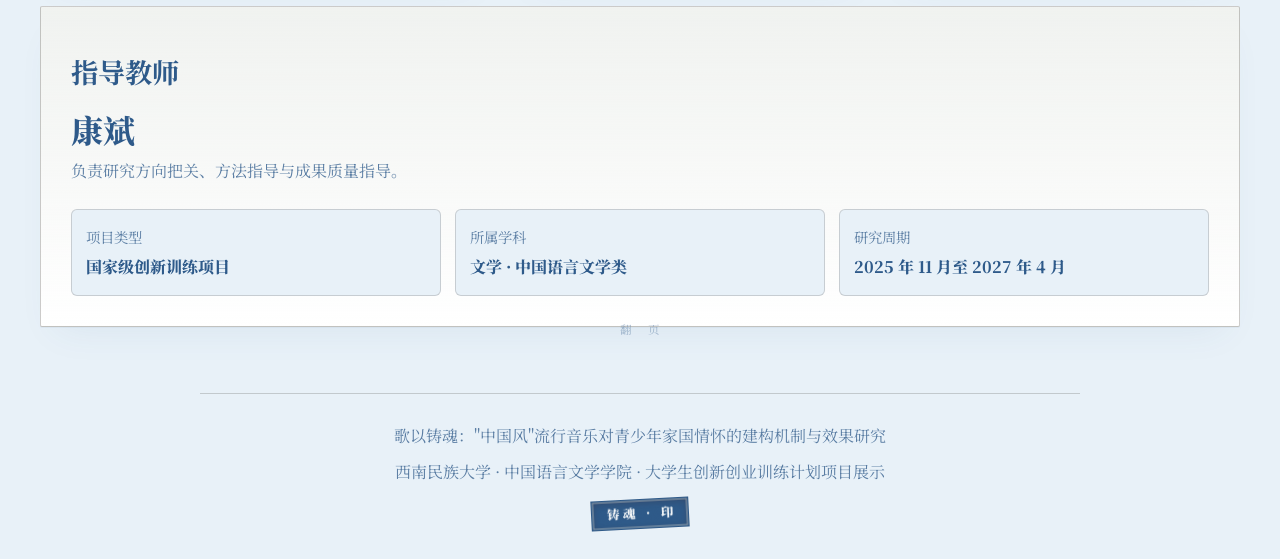
==== commit 2c49d641: "refactor: 蓝白远山 — :root 变量 + body 背景图 + loader 改蓝白" ====
--- a/index.html
+++ b/index.html
@@ -8,7 +8,7 @@
   <link rel="preconnect" href="https://fonts.googleapis.com">
   <link rel="preconnect" href="https://fonts.gstatic.com" crossorigin>
   <link rel="stylesheet" href="https://fonts.googleapis.com/css2?family=LXGW+WenKai:wght@400;700&family=Ma+Shan+Zheng&family=Noto+Serif+SC:wght@400;700;900&display=swap" rel="stylesheet">
-  <link rel="stylesheet" href="css/style.css?v=17">
+  <link rel="stylesheet" href="css/style.css?v=18">
   <link rel="icon" href="data:image/svg+xml,%3Csvg xmlns='http://www.w3.org/2000/svg' viewBox='0 0 32 32'%3E%3Crect width='32' height='32' fill='%23b23a2c'/%3E%3Ctext x='16' y='22' text-anchor='middle' font-family='serif' font-size='18' font-weight='900' fill='%23fbfaf5'%3E歌%3C/text%3E%3C/svg%3E">
 </head>
 <body class="is-loading">
--- a/css/style.css
+++ b/css/style.css
@@ -1,19 +1,19 @@
 :root {
-  --paper: #f4ecd8;
-  --paper-rice: #faf2dd;
-  --paper-deep: #e8dfc5;
-  --paper-tag: #ebe1c5;
-  --ink: #1a1410;
-  --ink-soft: #5a504a;
-  --line: #15120f;
-  --bronze: #5a7256;
-  --bronze-deep: #3d4f3e;
-  --cinnabar: #a83228;
-  --gold: #b8893a;
-  --shadow-soft: 0 1px 0 rgba(26, 20, 16, 0.05), 0 18px 36px -16px rgba(26, 20, 16, 0.08);
+  --paper: #E8F1F8;
+  --paper-rice: #F4F8FB;
+  --paper-deep: #D5E2EE;
+  --paper-tag: #E0EAF2;
+  --ink: #2E5A8A;
+  --ink-soft: #5A7DA3;
+  --line: #1F4060;
+  --bronze: #7BA0C2;
+  --bronze-deep: #3E6B95;
+  --cinnabar: #2E5A8A;
+  --gold: #5B8FBF;
+  --shadow-soft: 0 1px 0 rgba(46, 90, 138, 0.05), 0 18px 36px -16px rgba(46, 90, 138, 0.08);
   --shadow: var(--shadow-soft);
   --radius: 2px;
-  --max: 880px;
+  --max: 1200px;
 }
 
 * {
@@ -29,7 +29,7 @@
   margin: 0;
   color: var(--ink);
   background-color: var(--paper);
-  background-image: url("../assets/images/paper-texture.jpg");
+  background-image: url("../assets/images/paper-texture-blue.jpg");
   background-repeat: repeat;
   background-size: 1200px 1200px;
   background-attachment: fixed;
@@ -1349,12 +1349,12 @@
 
 /* ===== 模块 1：水墨晕染开屏（载入动画） ===== */
 :root {
-  --paper-aged: #ede2c4;
-  --paper-vellum: #e0d3a8;
-  --ink-deep: #0a0805;
-  --ink-shadow: rgba(10, 8, 5, 0.12);
-  --seal-red: #a83228;
-  --gold-thread: #a17a30;
+  --paper-aged: #E0EAF2;
+  --paper-vellum: #C5D9E8;
+  --ink-deep: #1F4060;
+  --ink-shadow: rgba(46, 90, 138, 0.12);
+  --seal-red: #2E5A8A;
+  --gold-thread: #5B8FBF;
 }
 
 .ink-loader {
@@ -1386,7 +1386,7 @@
   position: absolute;
   inset: 0;
   background-image:
-    radial-gradient(circle at 25% 30%, rgba(10, 8, 5, 0.04) 0%, transparent 30%),
+    radial-gradient(circle at 25% 30%, rgba(46, 90, 138, 0.04) 0%, transparent 30%),
     radial-gradient(circle at 75% 70%, rgba(168, 50, 40, 0.03) 0%, transparent 30%);
   pointer-events: none;
 }
@@ -1406,10 +1406,10 @@
   border-radius: 50%;
   background: radial-gradient(
     circle,
-    rgba(10, 8, 5, 0.95) 0%,
-    rgba(10, 8, 5, 0.6) 35%,
-    rgba(10, 8, 5, 0.2) 65%,
-    rgba(10, 8, 5, 0) 100%
+    rgba(46, 90, 138, 0.95) 0%,
+    rgba(46, 90, 138, 0.6) 35%,
+    rgba(46, 90, 138, 0.2) 65%,
+    rgba(46, 90, 138, 0) 100%
   );
   filter: blur(40px);
   opacity: 0;
@@ -1431,7 +1431,7 @@
   text-shadow:
     0 0 60px rgba(245, 239, 225, 1),
     0 4px 0 rgba(245, 239, 225, 0.9),
-    0 8px 24px rgba(10, 8, 5, 0.4);
+    0 8px 24px rgba(46, 90, 138, 0.4);
   opacity: 0;
   transform: scale(0.7);
   z-index: 2;
@@ -1521,7 +1521,7 @@
   height: 18px;
   margin: -9px 0 0 -9px;
   border-radius: 50%;
-  background: radial-gradient(circle, rgba(10, 8, 5, 0.7), rgba(10, 8, 5, 0));
+  background: radial-gradient(circle, rgba(46, 90, 138, 0.7), rgba(46, 90, 138, 0));
   filter: blur(2px);
   animation: orbitPulse 3s ease-in-out infinite;
 }
@@ -1635,7 +1635,7 @@
 .ink-progress-bar {
   width: 220px;
   height: 2px;
-  background: rgba(10, 8, 5, 0.12);
+  background: rgba(46, 90, 138, 0.12);
   overflow: hidden;
   position: relative;
   opacity: 0;
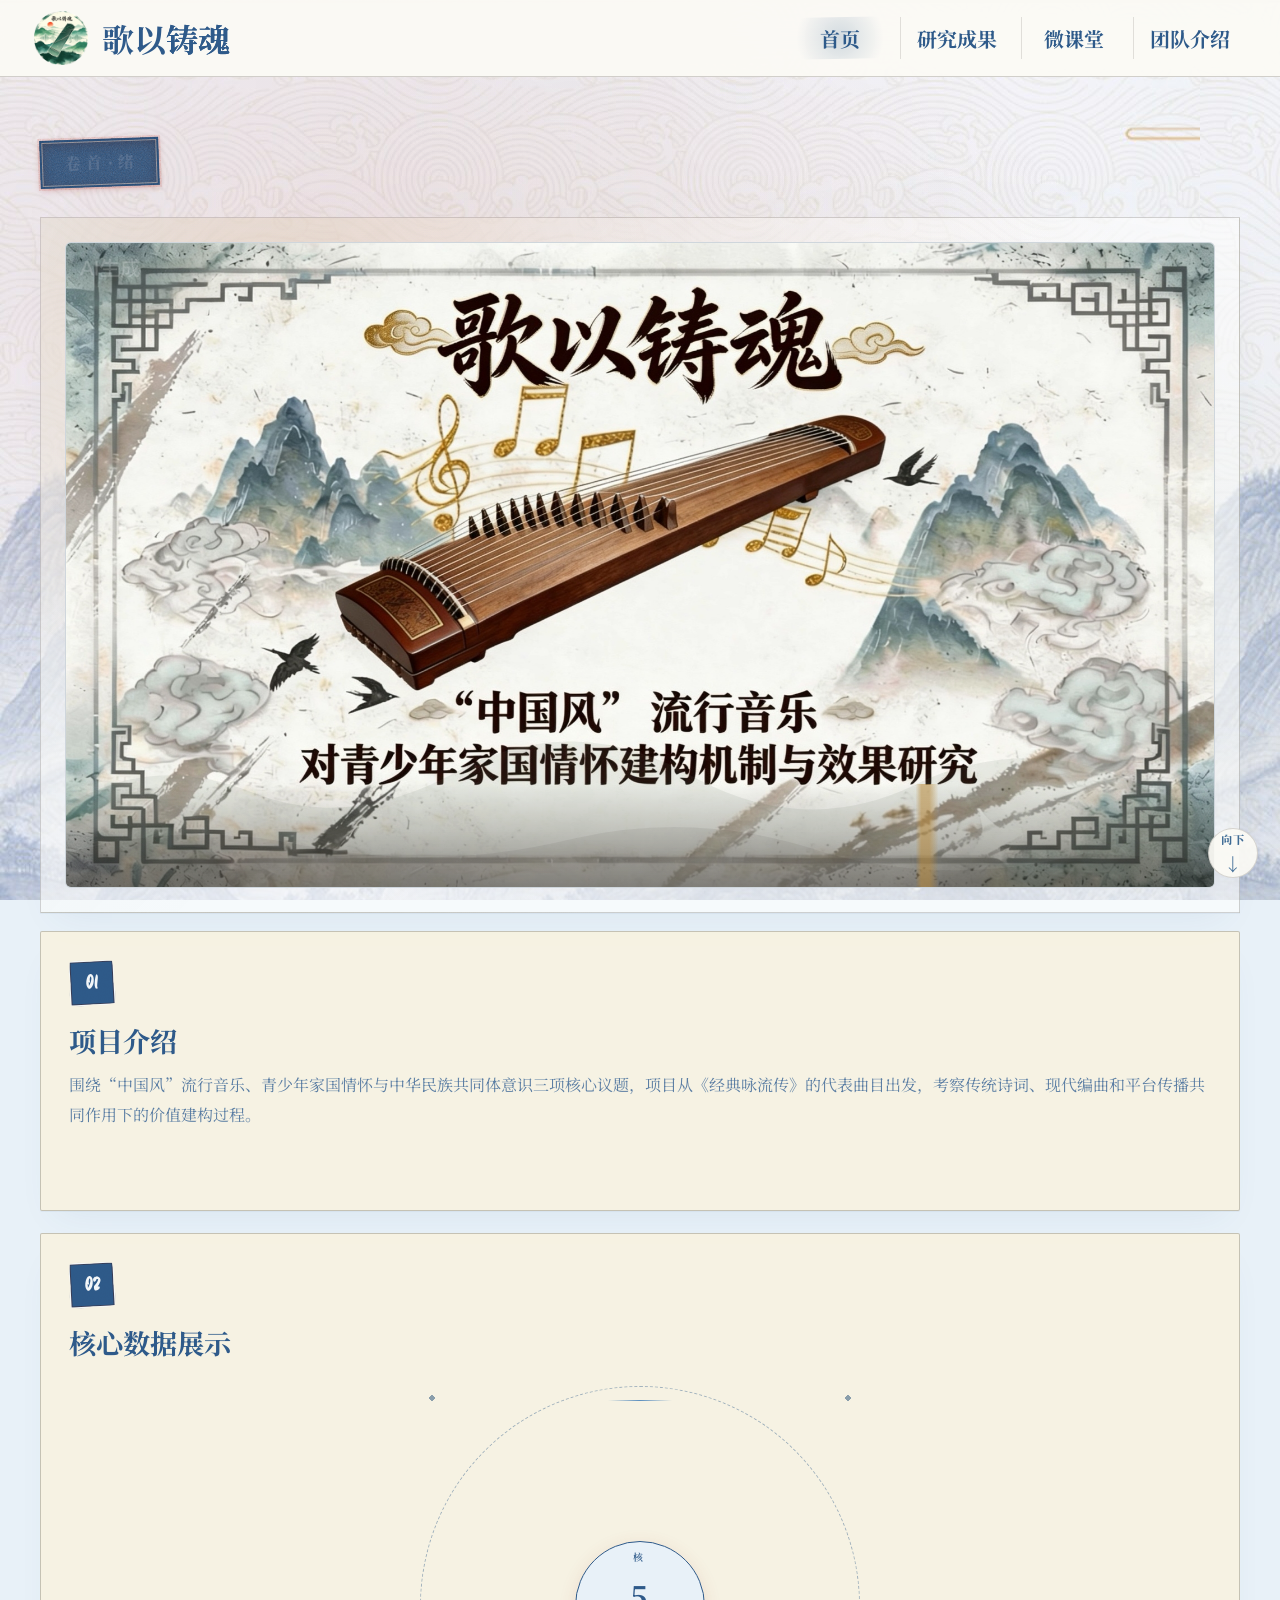
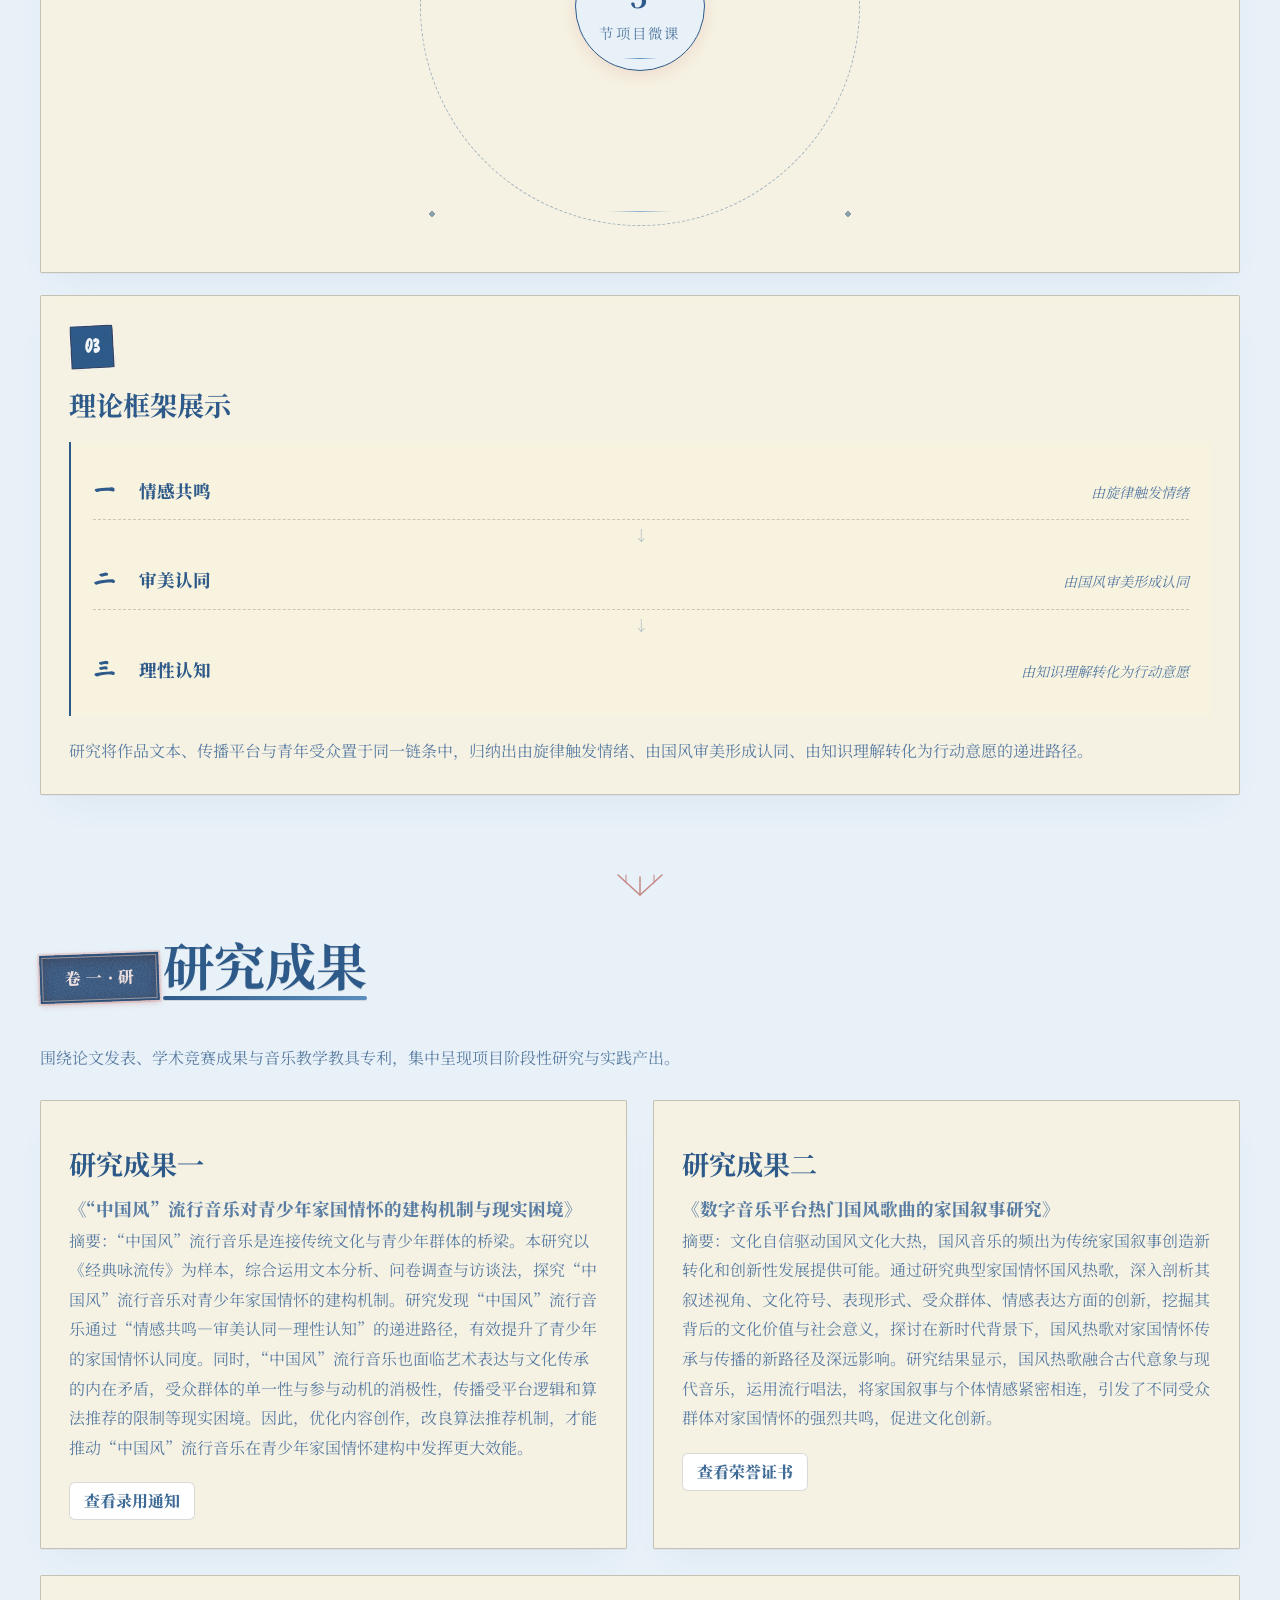
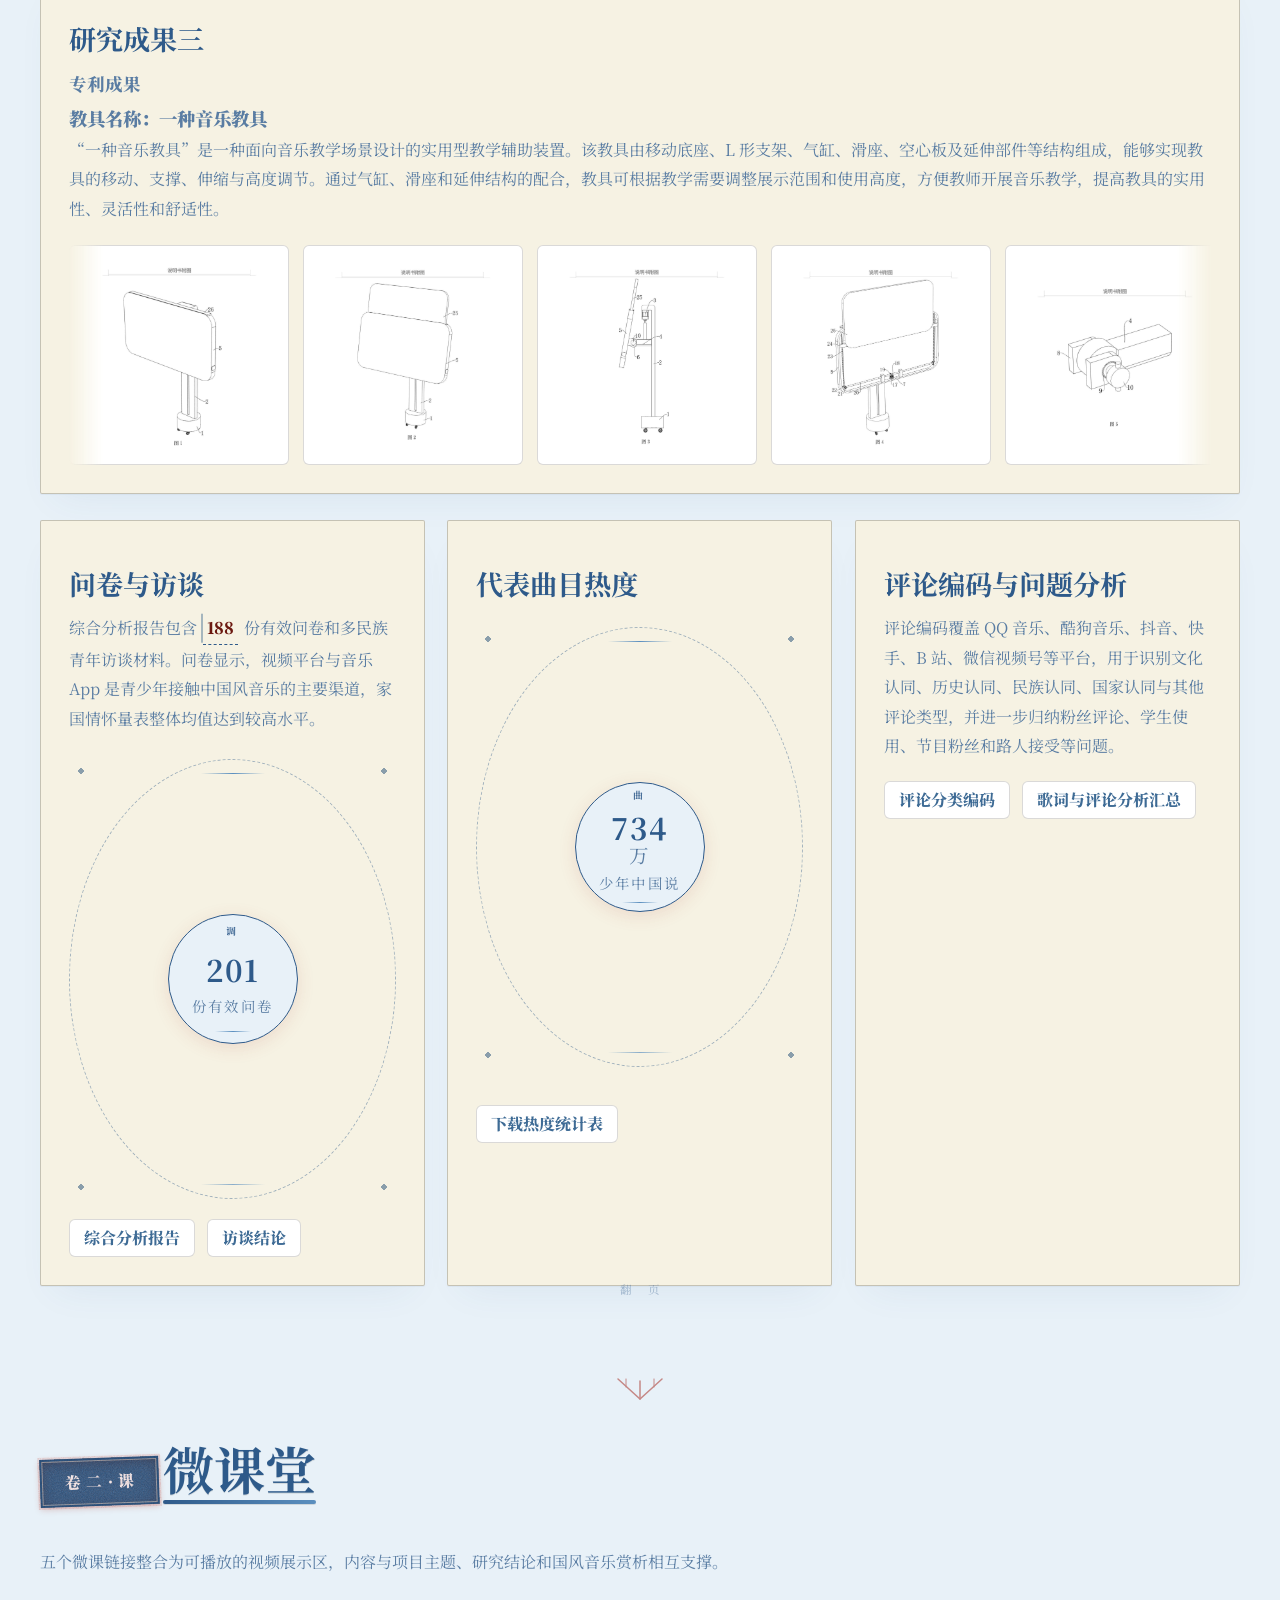
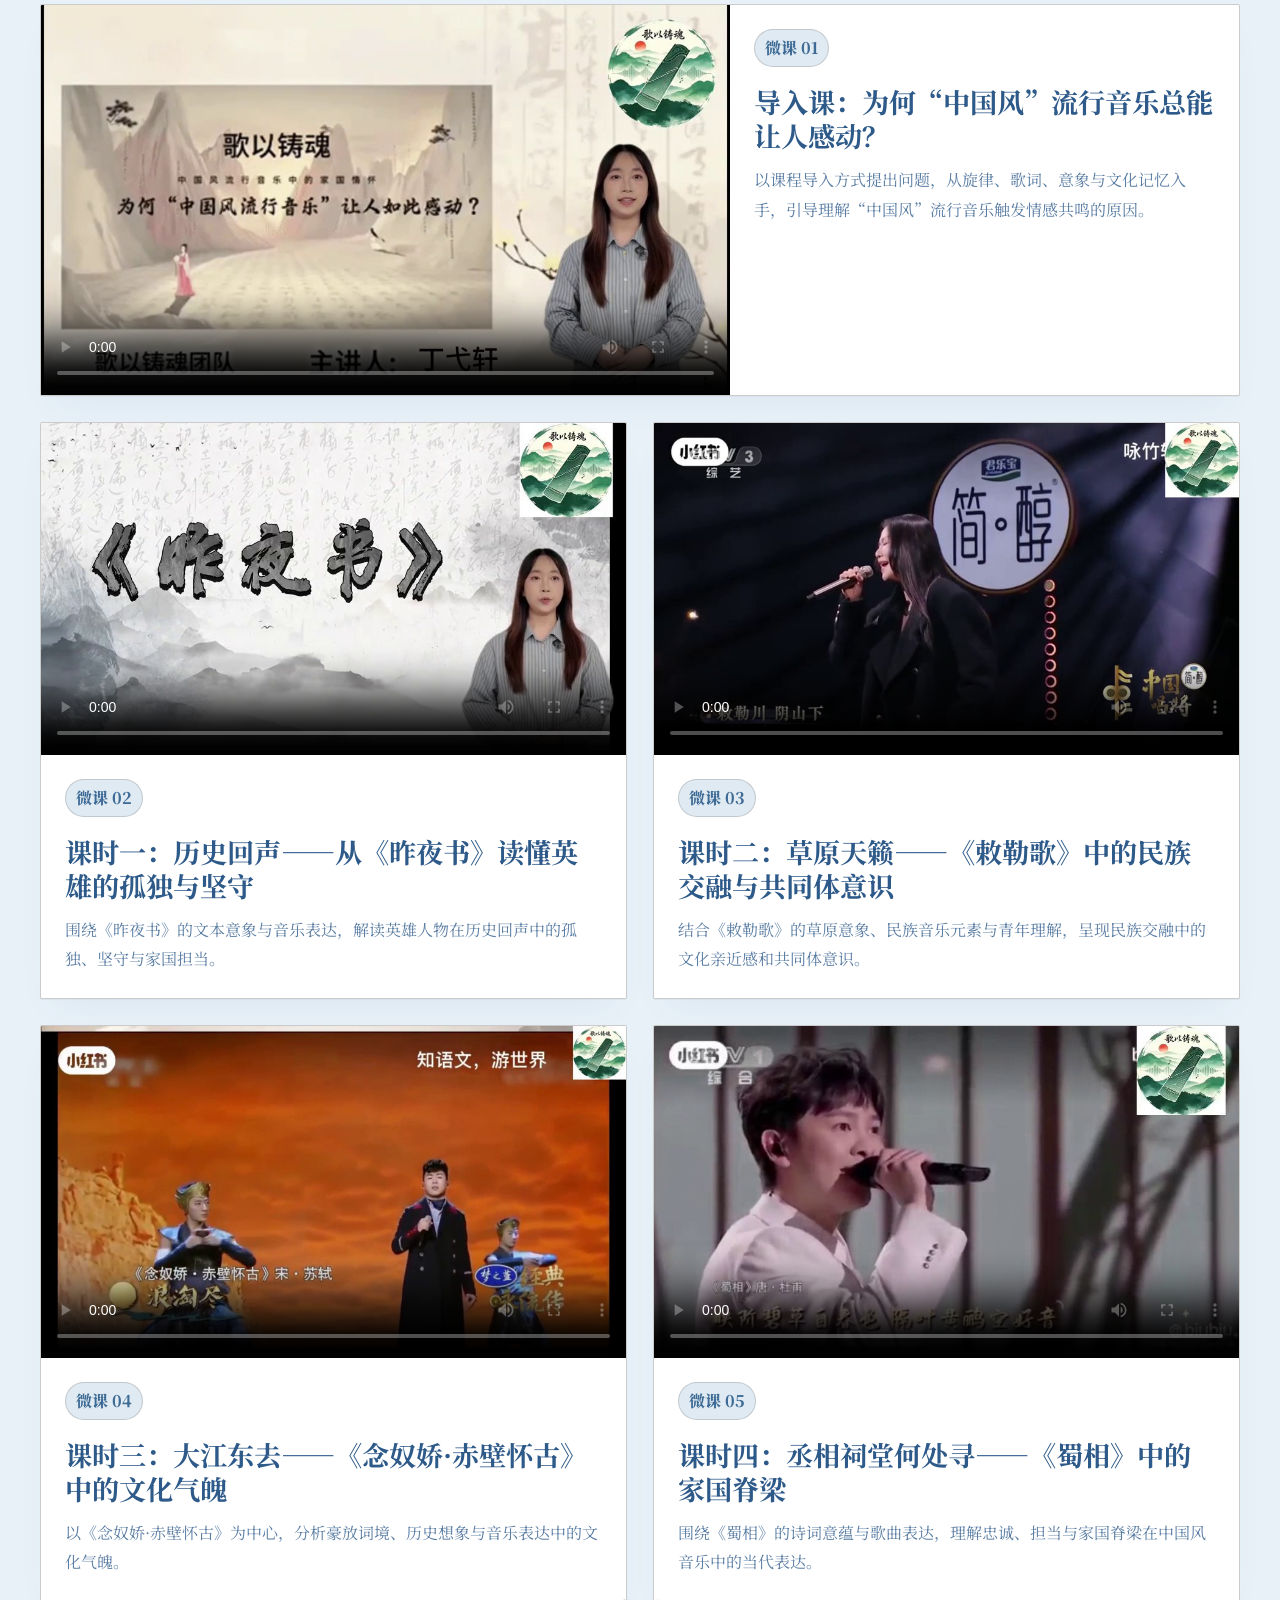
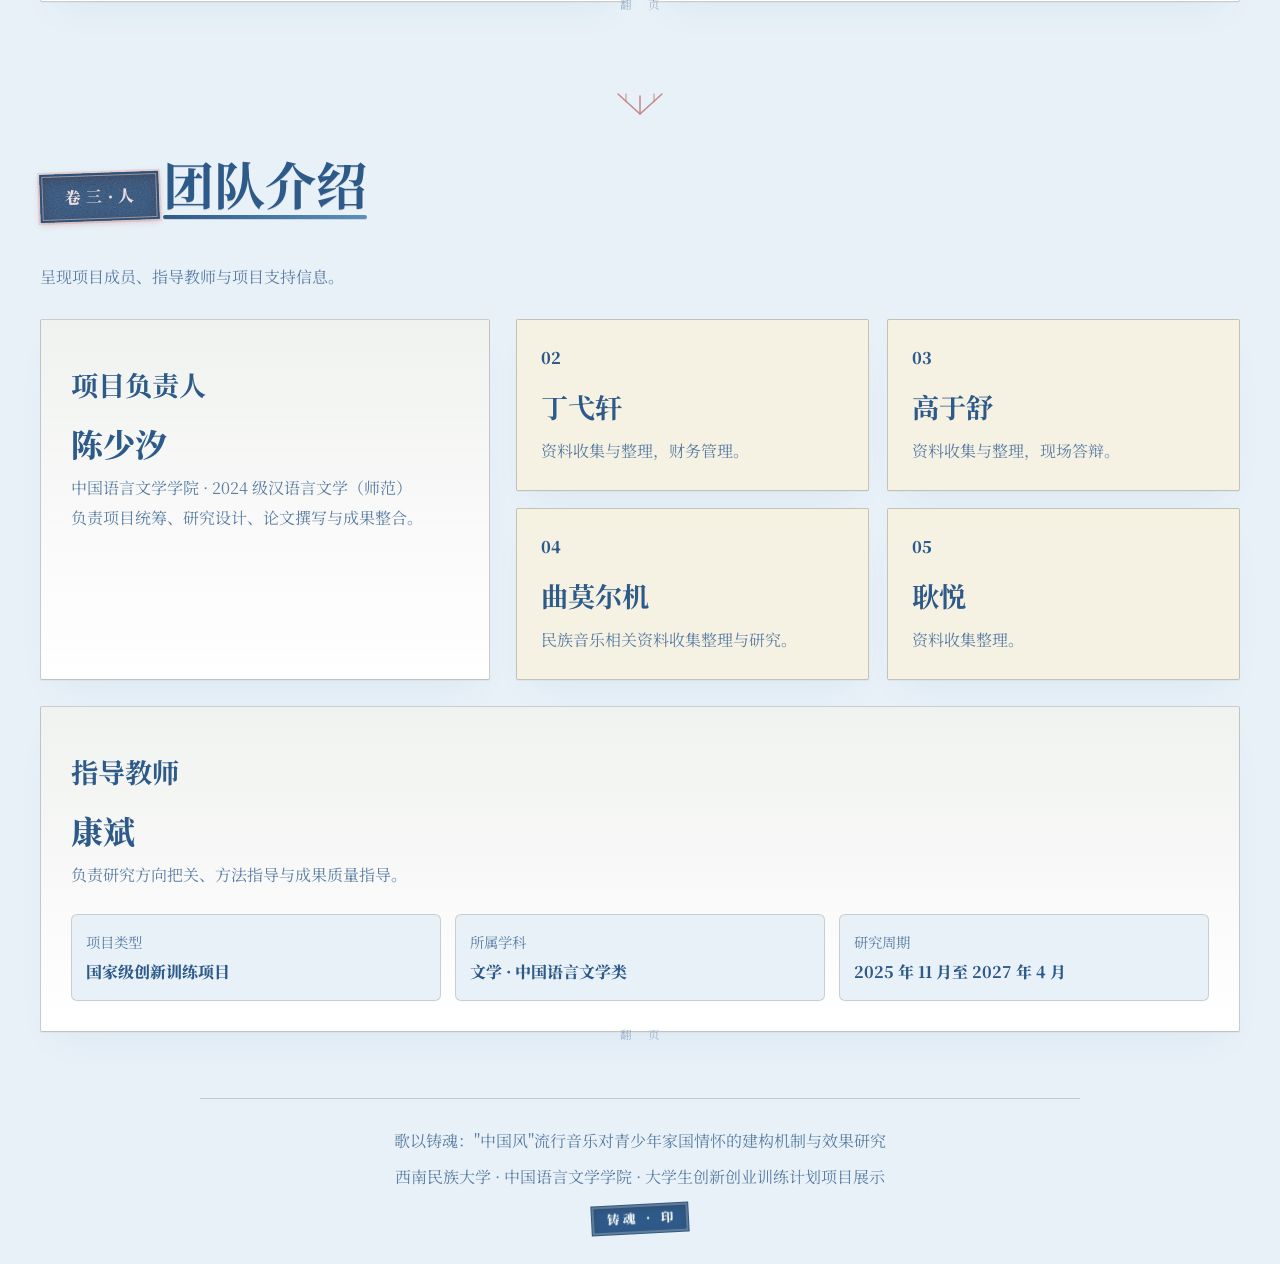
==== commit 9b9f3751: "feat: 卡片堆叠 — 首页三列网格改单列纵向排列，间距收紧" ====
--- a/index.html
+++ b/index.html
@@ -8,7 +8,7 @@
   <link rel="preconnect" href="https://fonts.googleapis.com">
   <link rel="preconnect" href="https://fonts.gstatic.com" crossorigin>
   <link rel="stylesheet" href="https://fonts.googleapis.com/css2?family=LXGW+WenKai:wght@400;700&family=Ma+Shan+Zheng&family=Noto+Serif+SC:wght@400;700;900&display=swap" rel="stylesheet">
-  <link rel="stylesheet" href="css/style.css?v=18">
+  <link rel="stylesheet" href="css/style.css?v=21">
   <link rel="icon" href="data:image/svg+xml,%3Csvg xmlns='http://www.w3.org/2000/svg' viewBox='0 0 32 32'%3E%3Crect width='32' height='32' fill='%23b23a2c'/%3E%3Ctext x='16' y='22' text-anchor='middle' font-family='serif' font-size='18' font-weight='900' fill='%23fbfaf5'%3E歌%3C/text%3E%3C/svg%3E">
 </head>
 <body class="is-loading">
--- a/css/style.css
+++ b/css/style.css
@@ -365,9 +365,9 @@
 
 .home-grid {
   display: grid;
-  grid-template-columns: 0.92fr 1.35fr 0.92fr;
-  gap: 28px;
-  margin-top: 30px;
+  grid-template-columns: 1fr;
+  gap: 22px;
+  margin-top: 18px;
 }
 
 .sketch-card,
@@ -443,6 +443,9 @@
 .advisor-card p {
   margin: 0;
   color: var(--ink-soft);
+  line-height: 1.85;
+  word-break: break-word;
+  overflow-wrap: anywhere;
 }
 
 .data-prose {
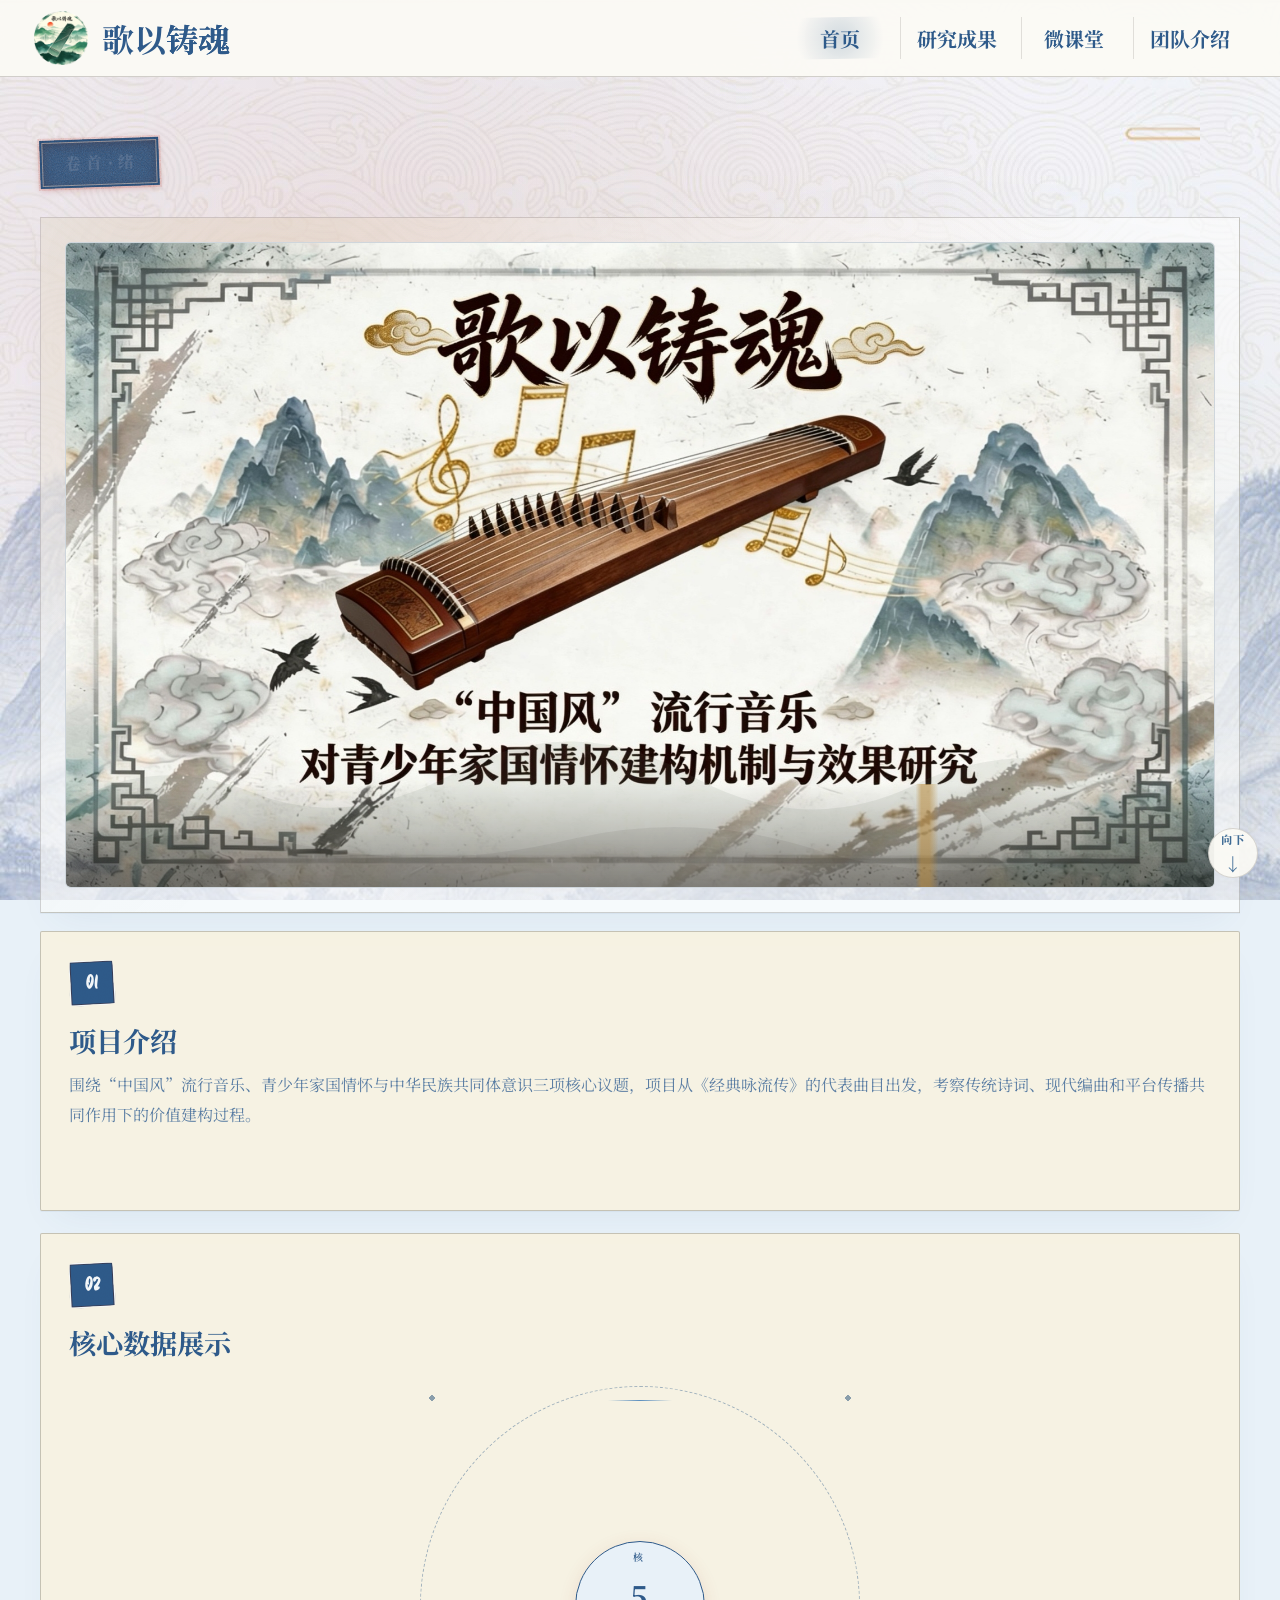
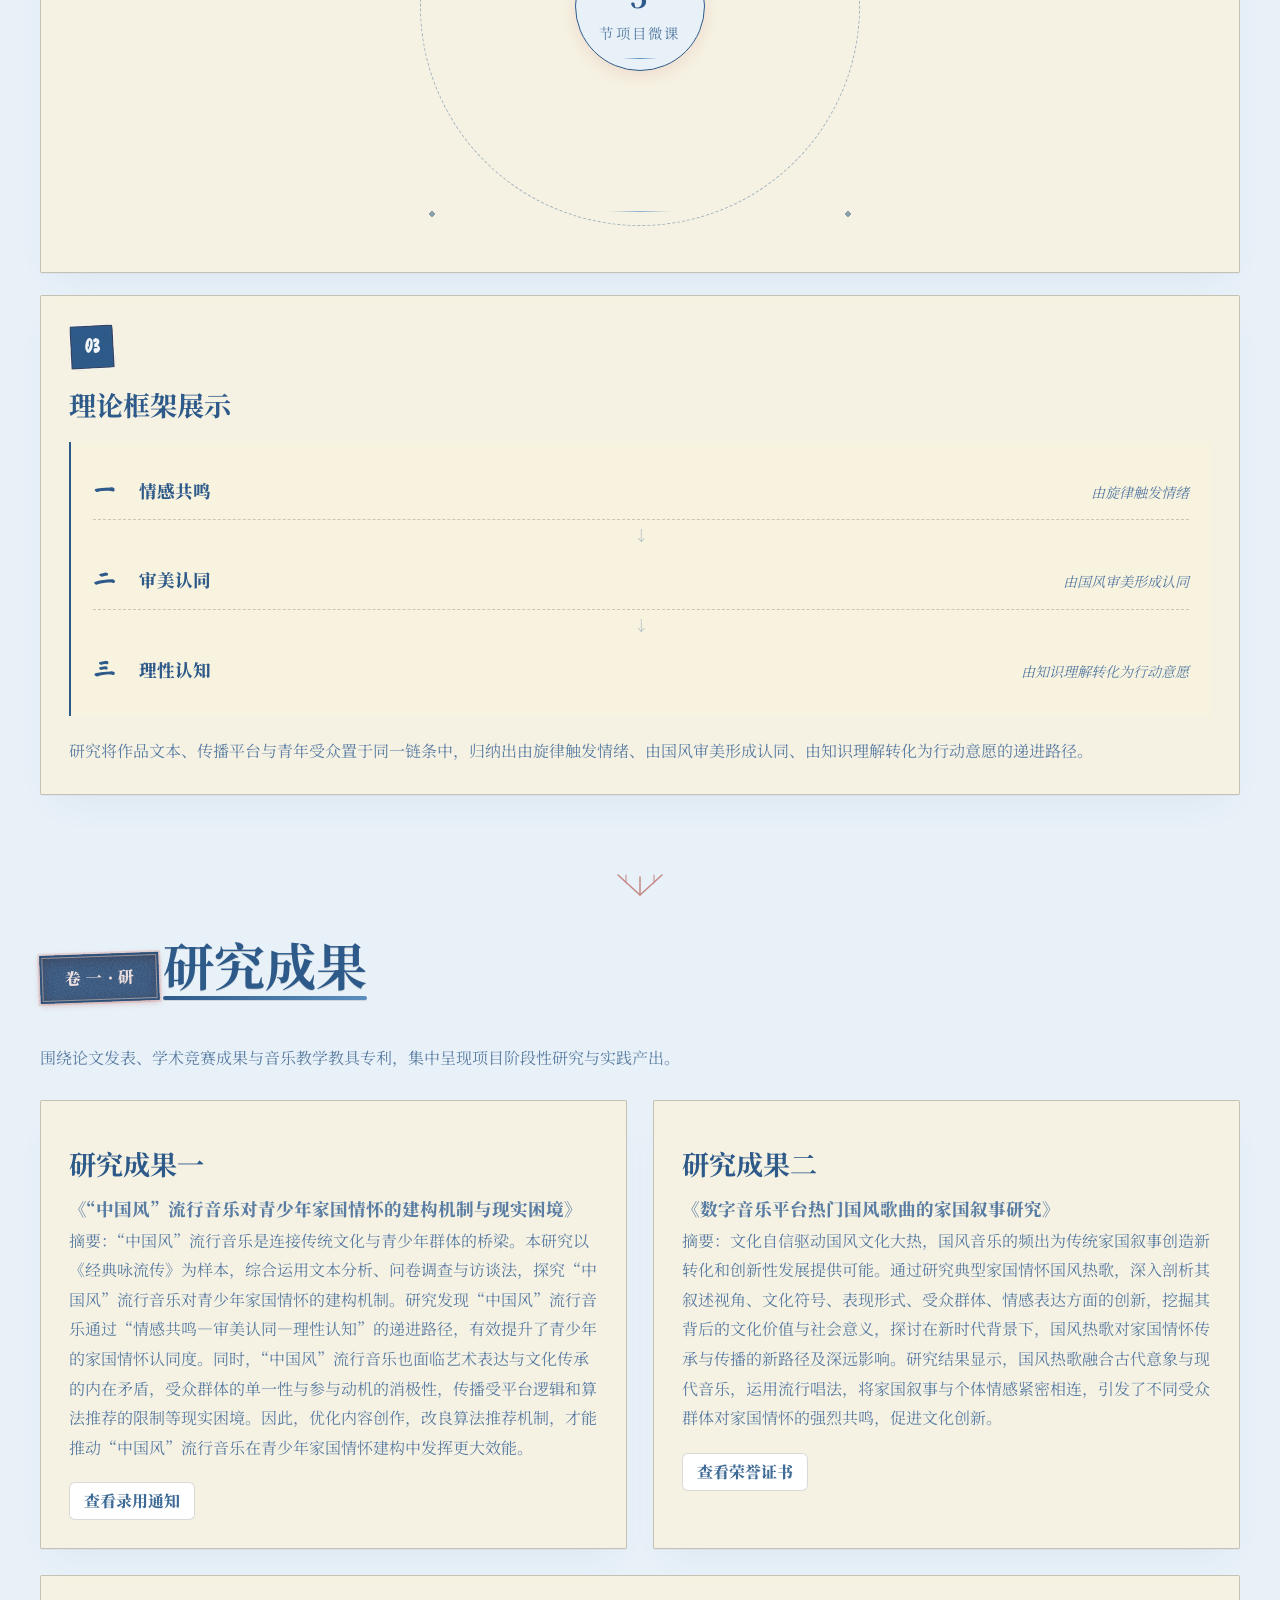
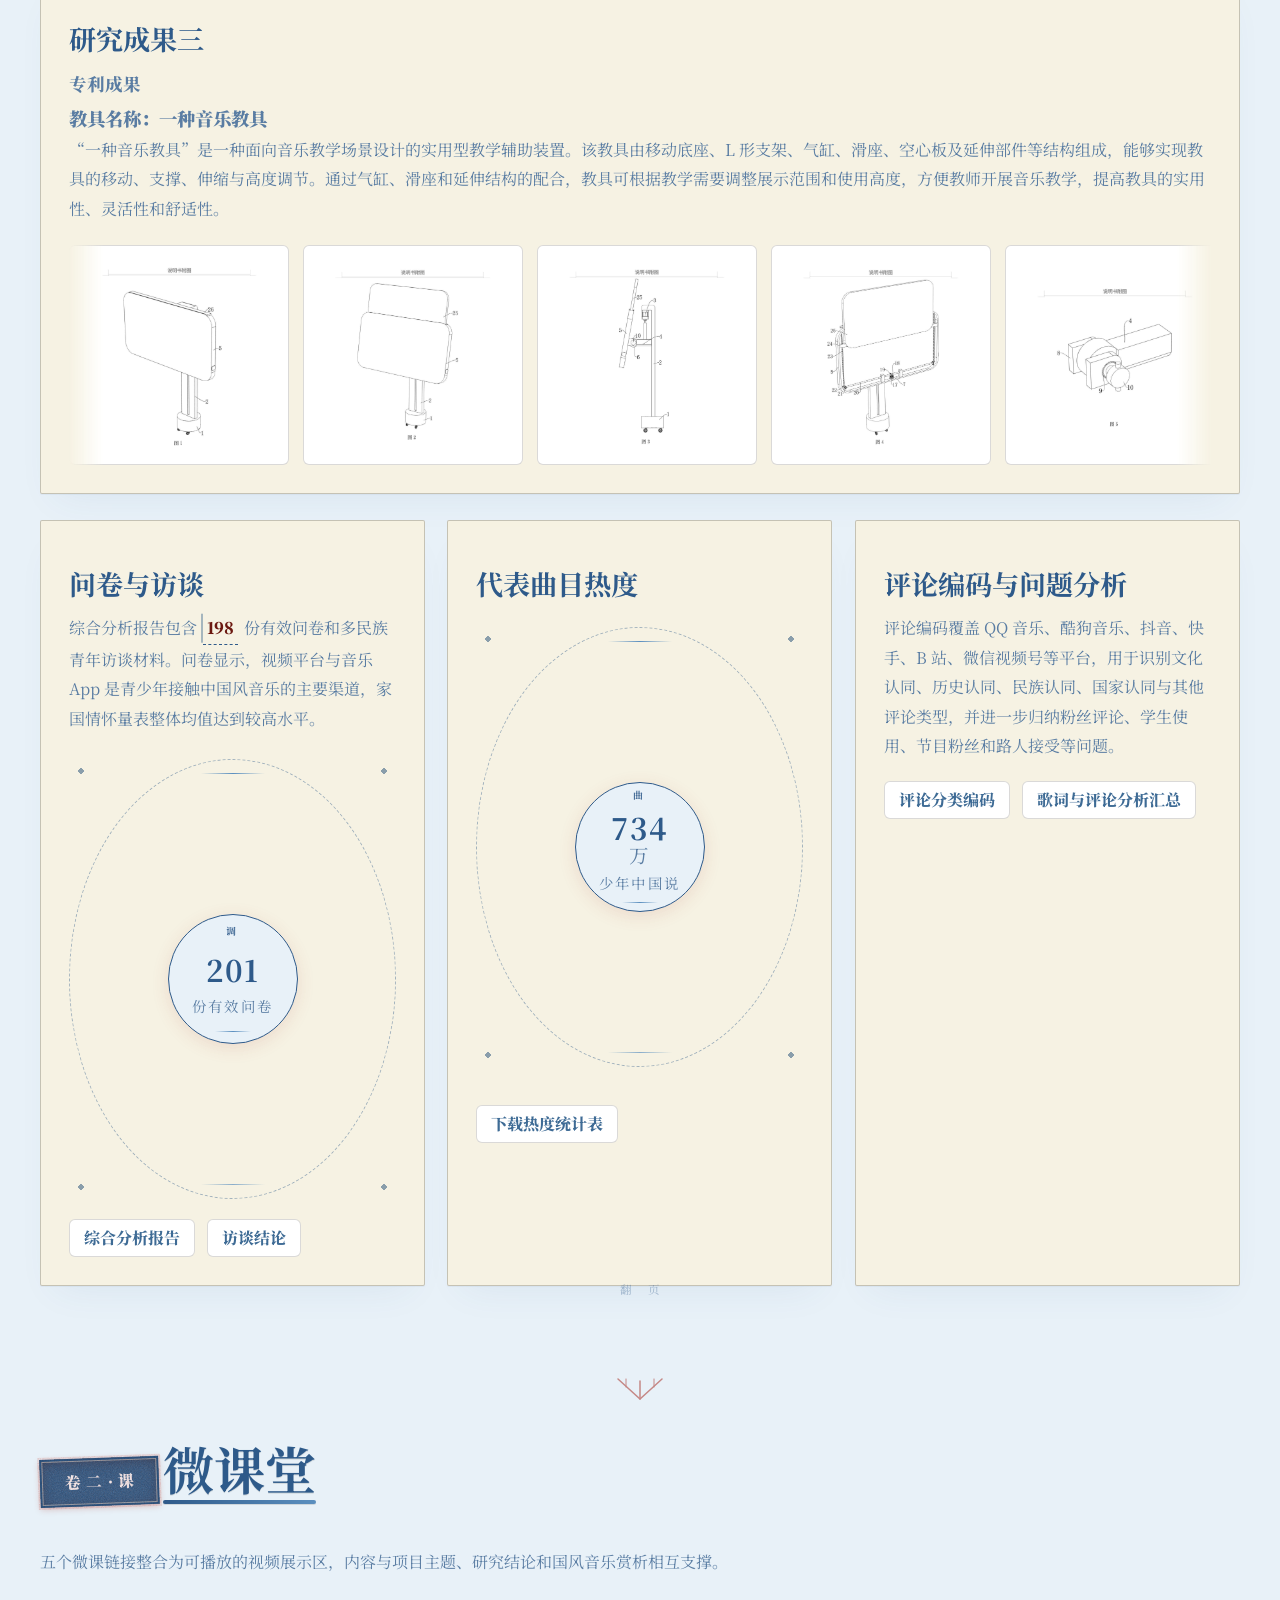
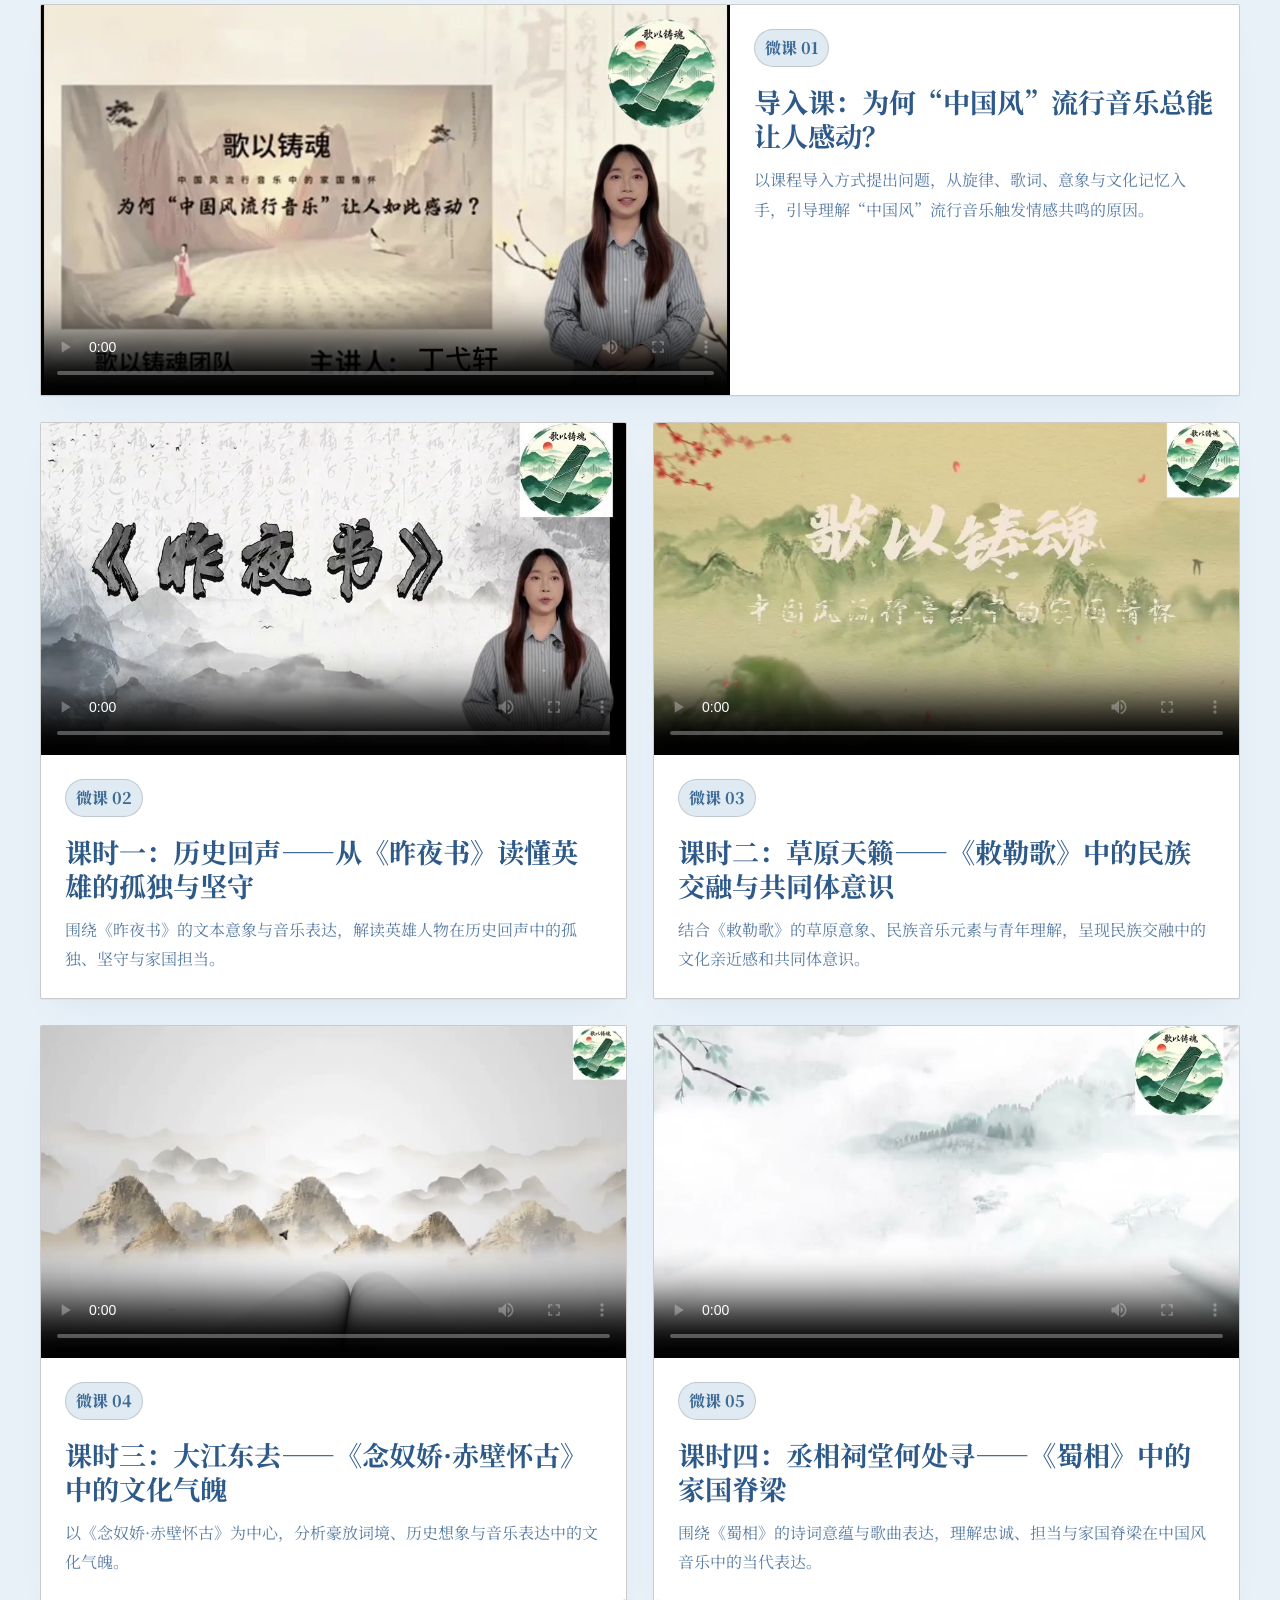
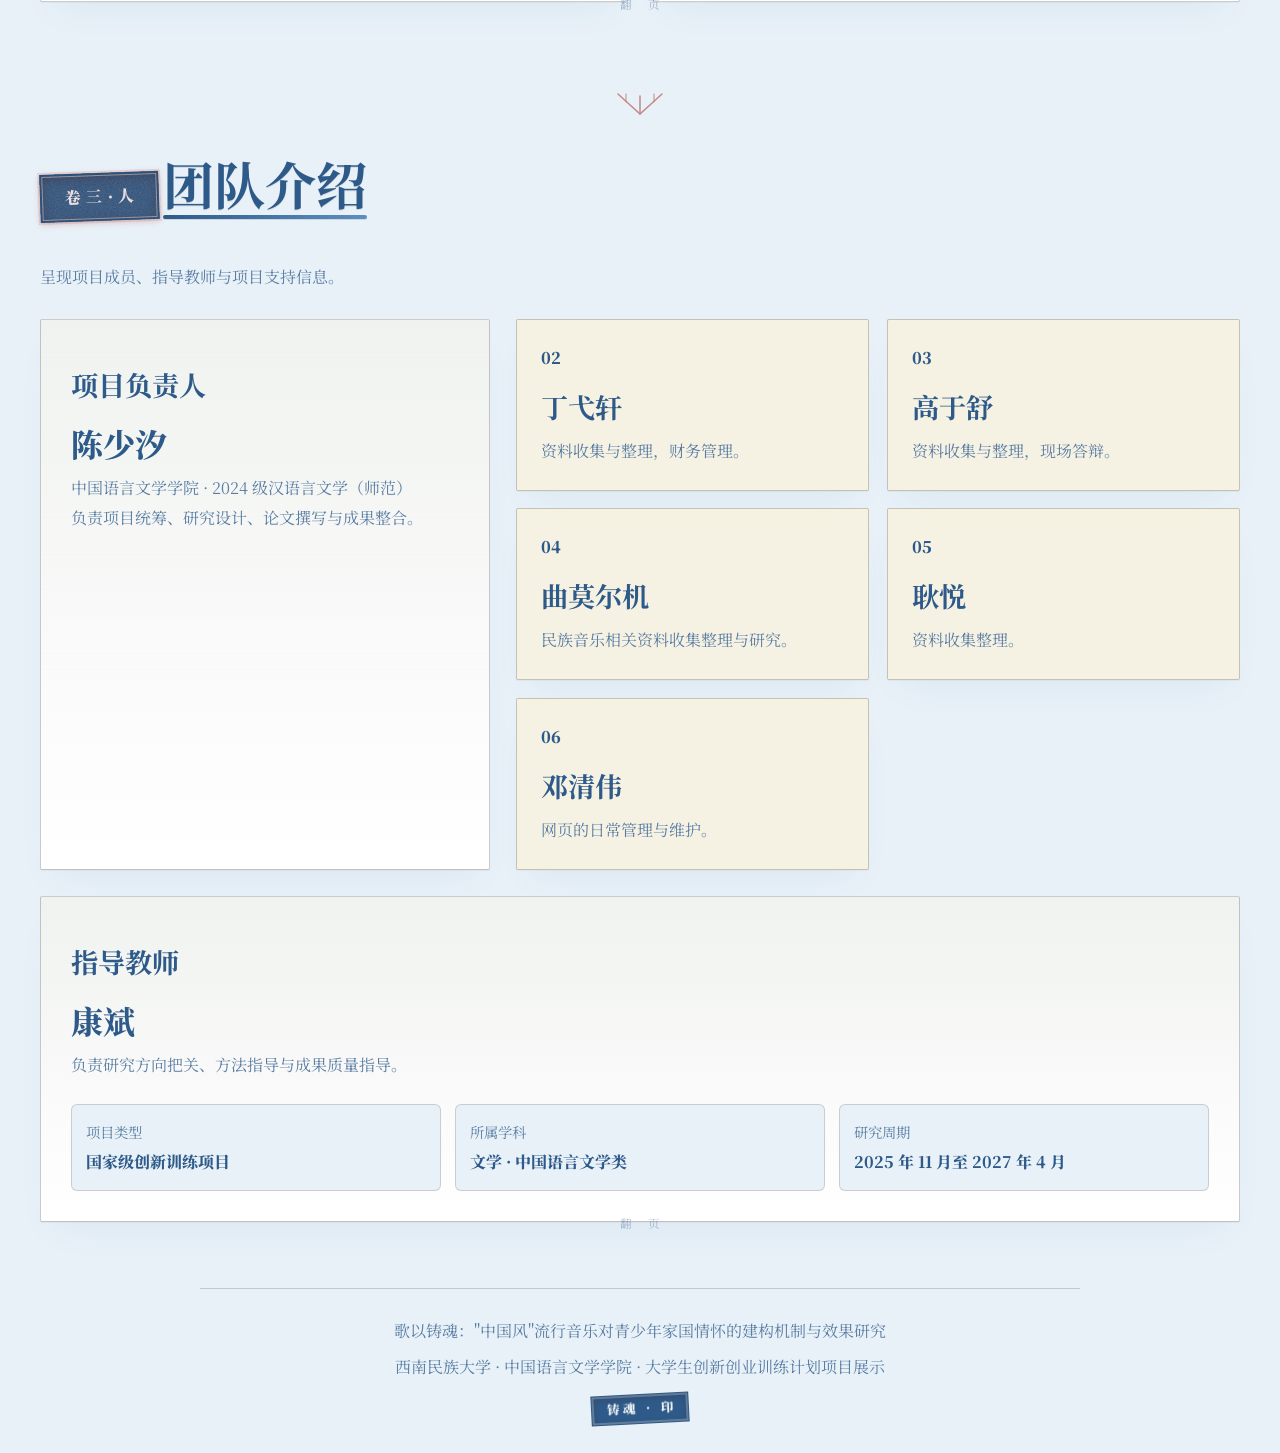
==== commit b6e3c362: "feat: 替换微课视频3个 + 新增团队成员06邓清伟 + 封面自动截取无痕" ====
--- a/index.html
+++ b/index.html
@@ -300,8 +300,8 @@
 
         <article class="lesson-card reveal">
           <div class="lesson-media">
-            <video controls preload="metadata" poster="assets/images/lesson-4-poster.jpg">
-              <source src="assets/videos/lesson-4.mp4" type="video/mp4">
+            <video controls preload="metadata" poster="assets/images/lesson-4-poster.jpg?v=2">
+              <source src="assets/videos/lesson-4.mp4?v=2" type="video/mp4">
               当前浏览器不支持视频播放。
             </video>
           </div>
@@ -314,8 +314,8 @@
 
         <article class="lesson-card reveal">
           <div class="lesson-media">
-            <video controls preload="metadata" poster="assets/images/lesson-5-poster.jpg">
-              <source src="assets/videos/lesson-5.mp4" type="video/mp4">
+            <video controls preload="metadata" poster="assets/images/lesson-5-poster.jpg?v=2">
+              <source src="assets/videos/lesson-5.mp4?v=2" type="video/mp4">
               当前浏览器不支持视频播放。
             </video>
           </div>
@@ -328,8 +328,8 @@
 
         <article class="lesson-card reveal">
           <div class="lesson-media">
-            <video controls preload="metadata" poster="assets/images/lesson-1-poster.jpg">
-              <source src="assets/videos/lesson-1.mp4" type="video/mp4">
+            <video controls preload="metadata" poster="assets/images/lesson-1-poster.jpg?v=2">
+              <source src="assets/videos/lesson-1.mp4?v=2" type="video/mp4">
               当前浏览器不支持视频播放。
             </video>
           </div>
@@ -378,6 +378,11 @@
             <h3>耿悦</h3>
             <p>资料收集整理。</p>
           </article>
+          <article class="member-card reveal">
+            <span>06</span>
+            <h3>邓清伟</h3>
+            <p>网页的日常管理与维护。</p>
+          </article>
         </div>
 
         <aside class="advisor-card reveal">
